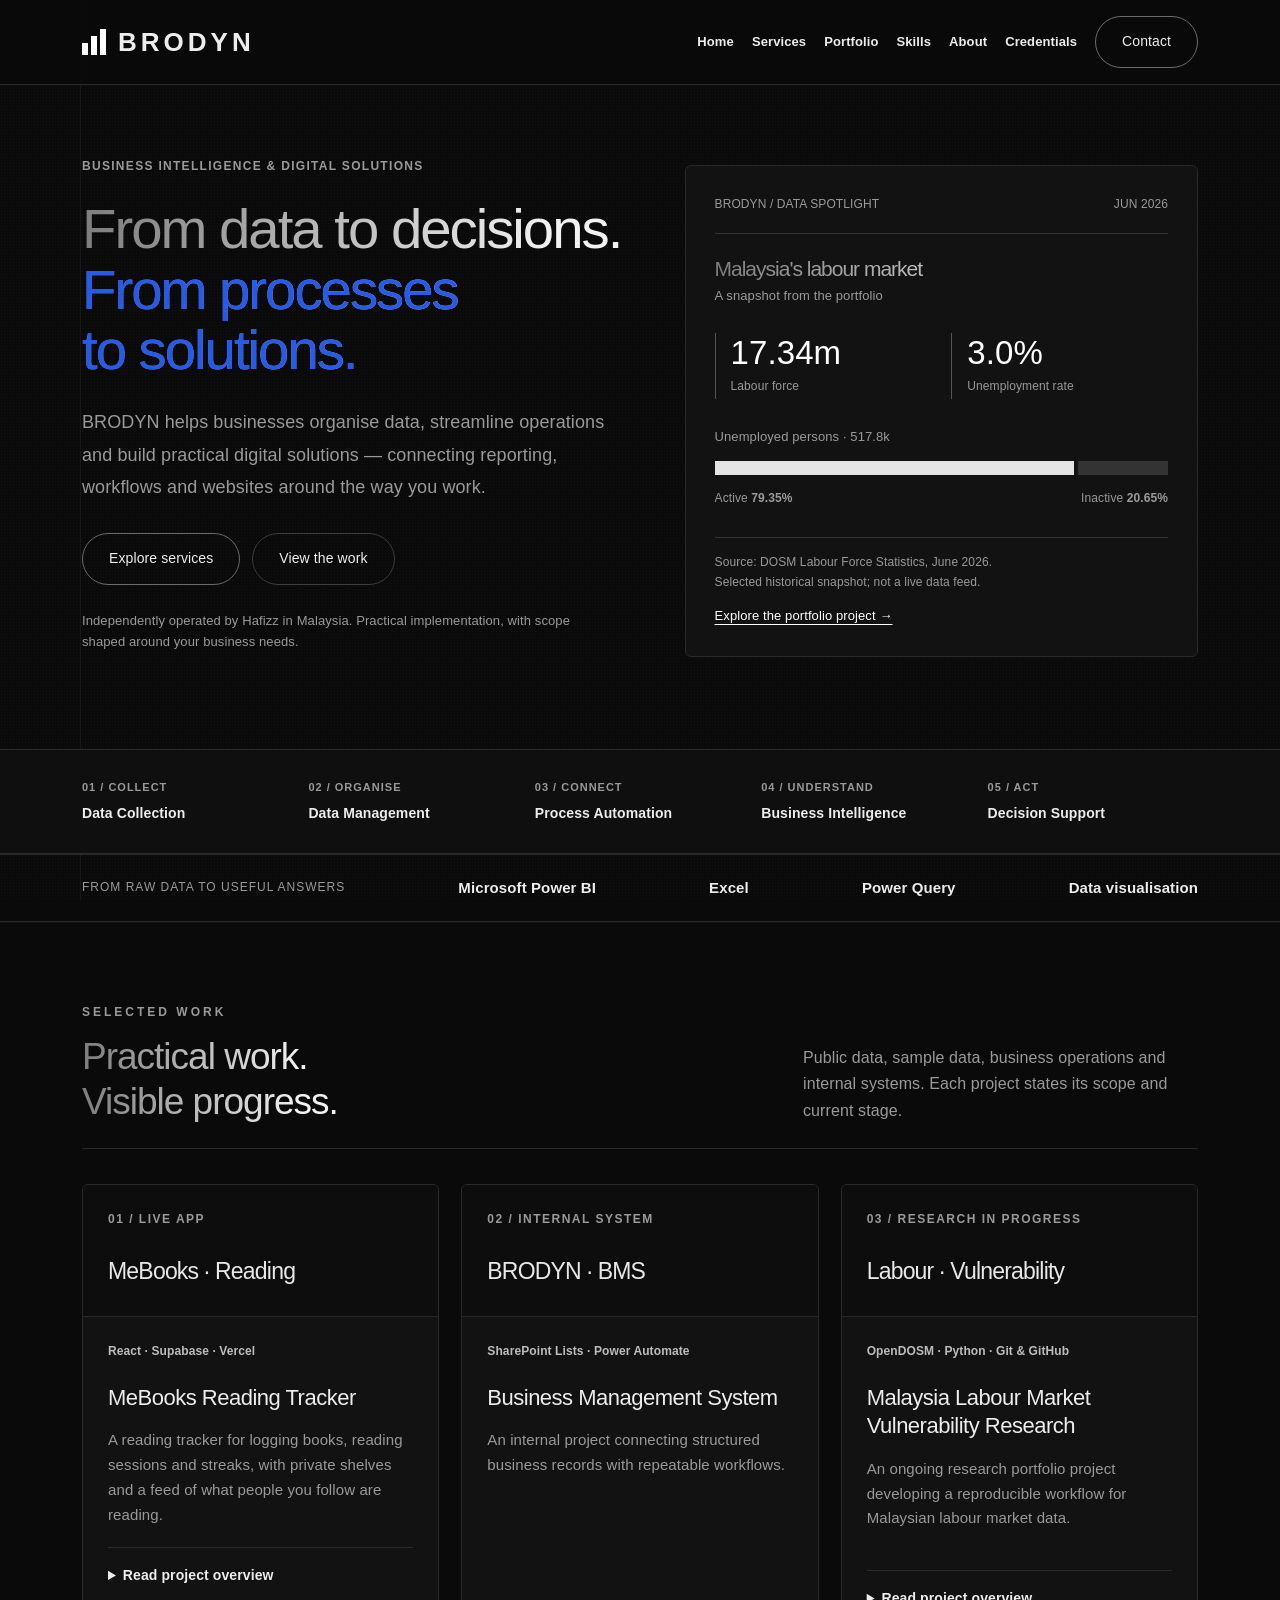
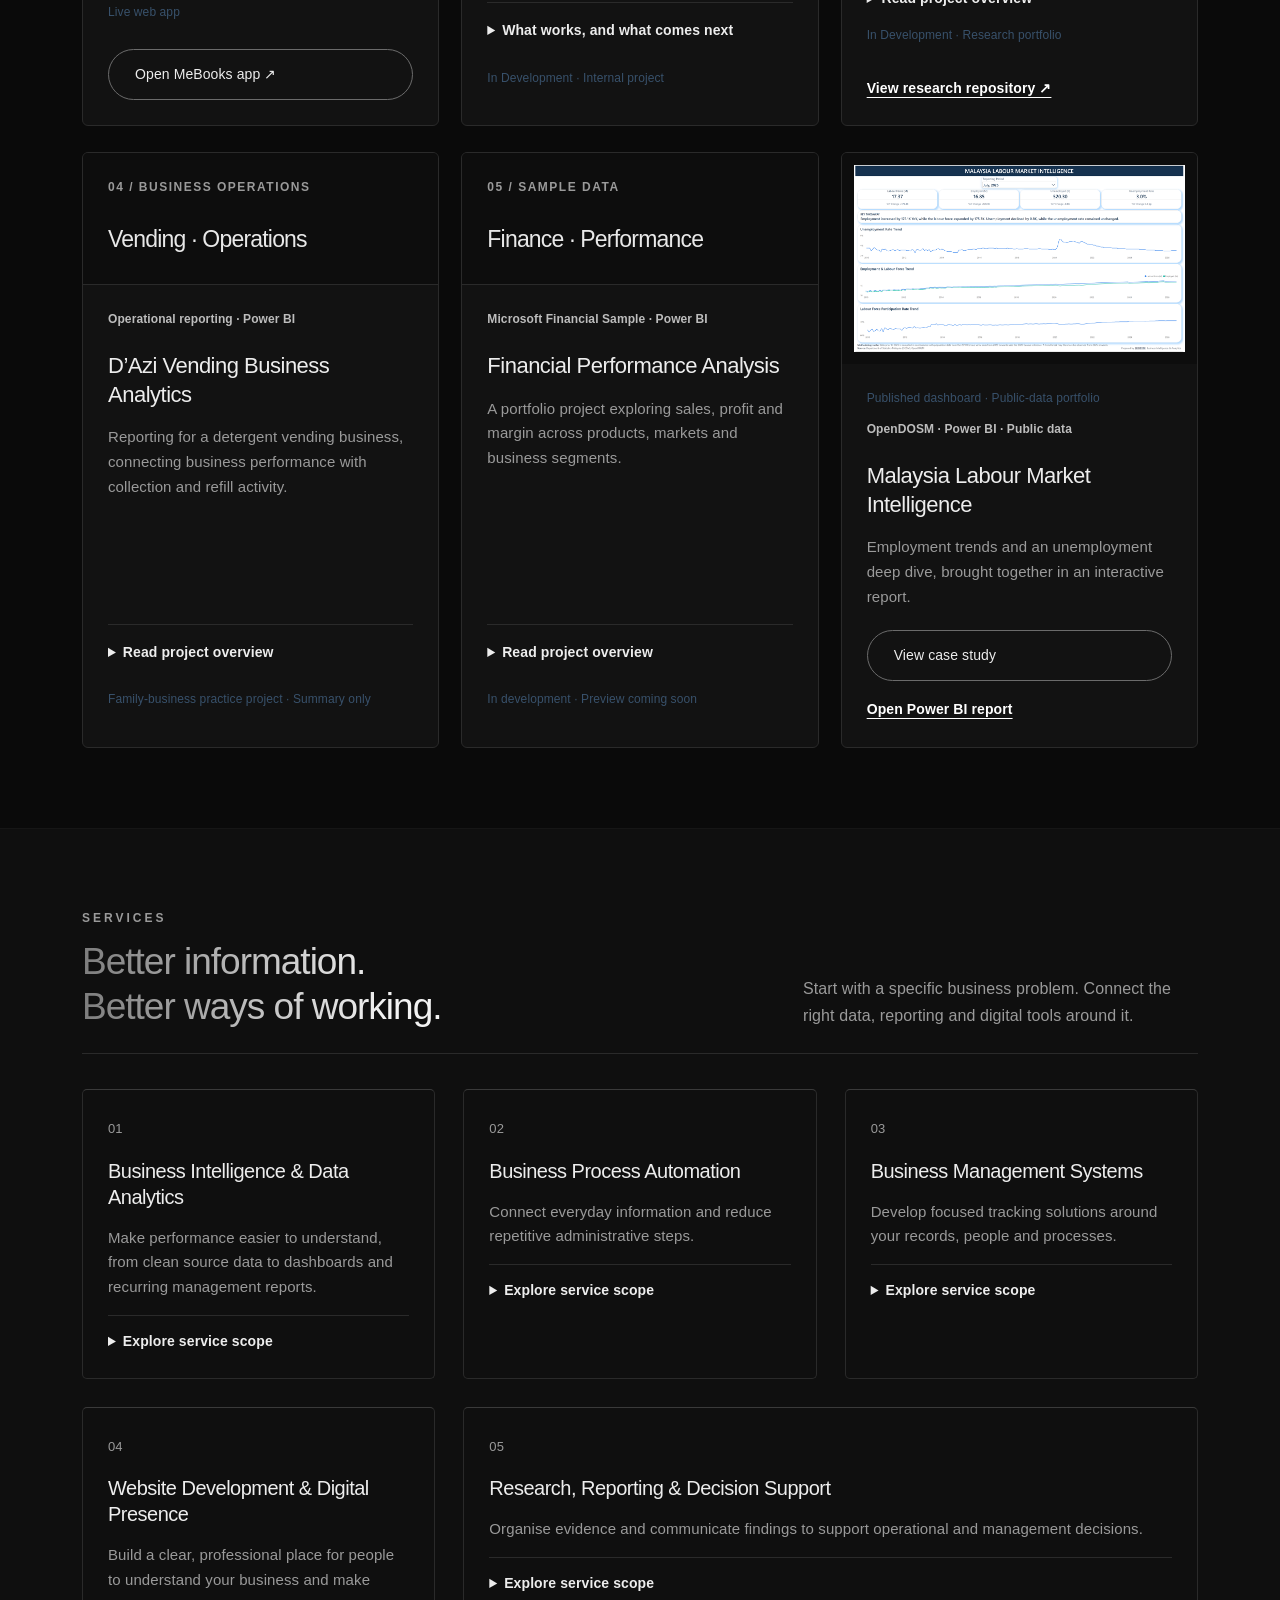
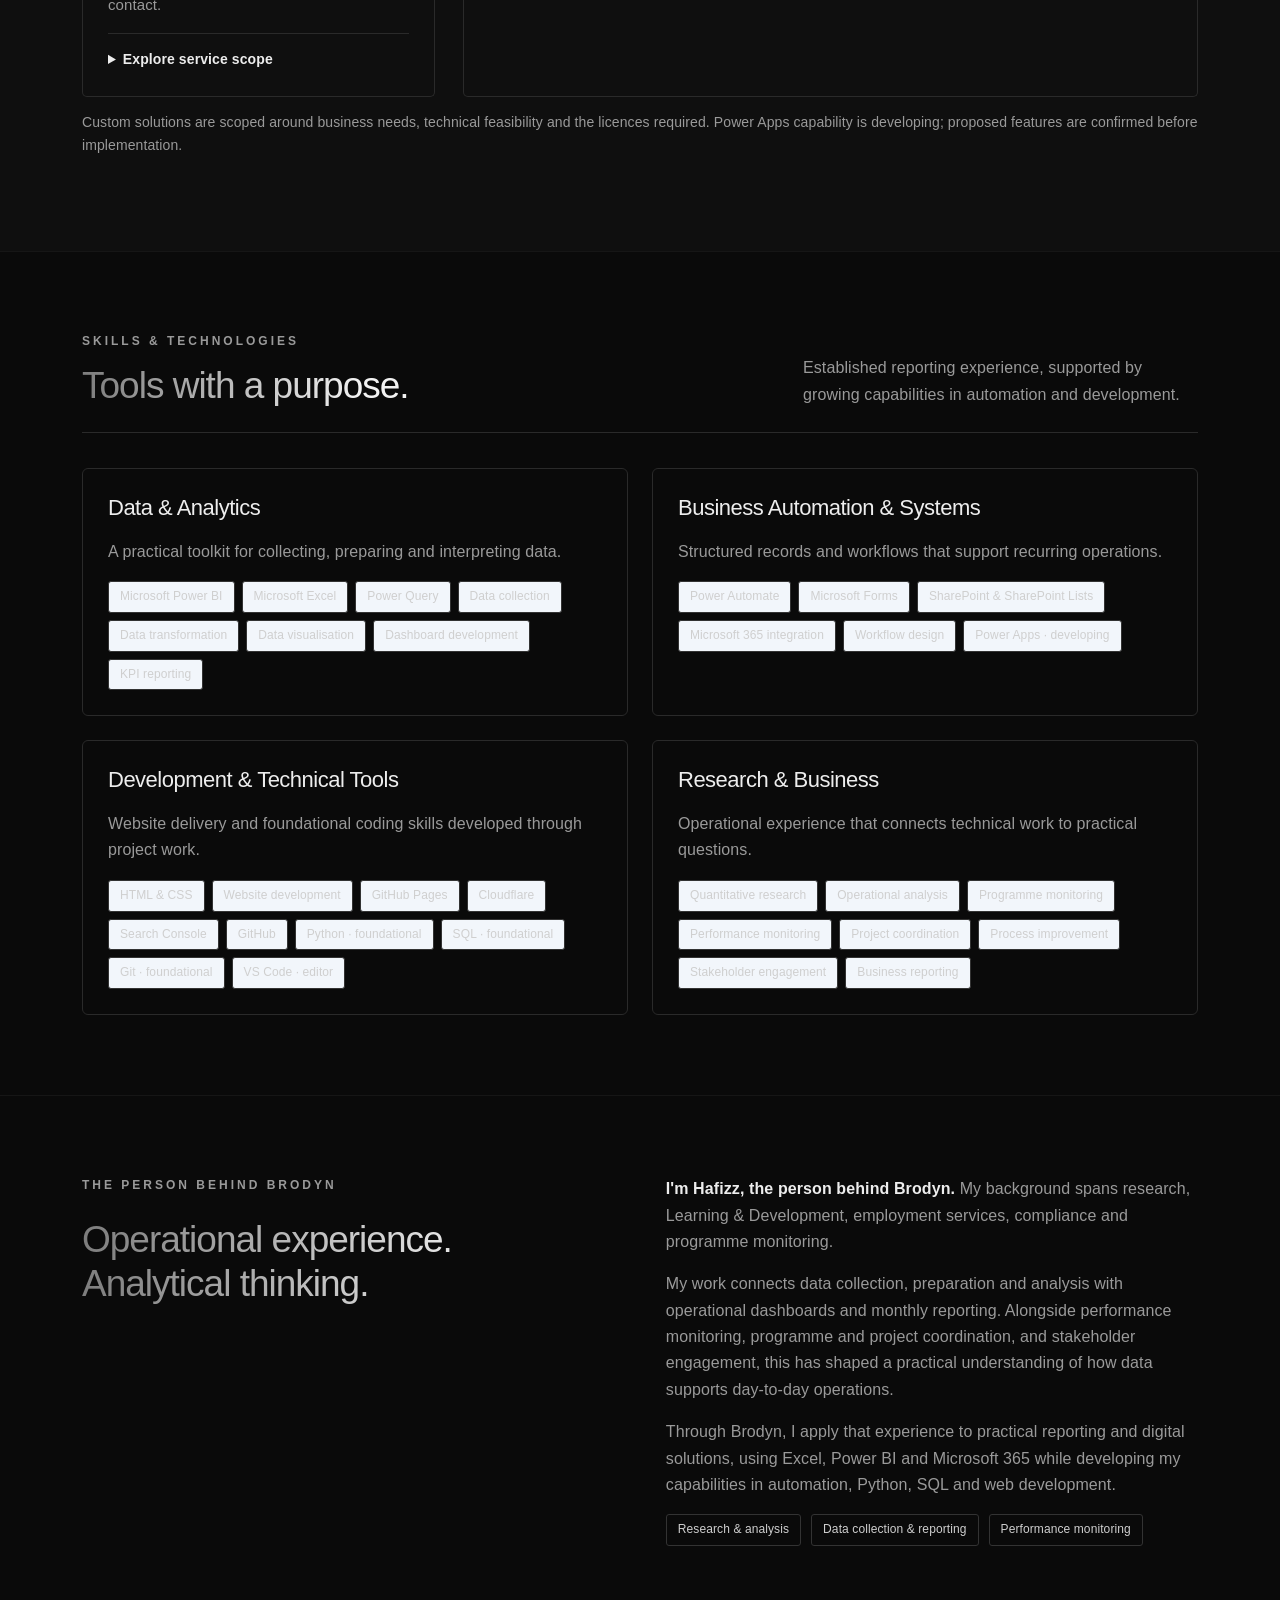
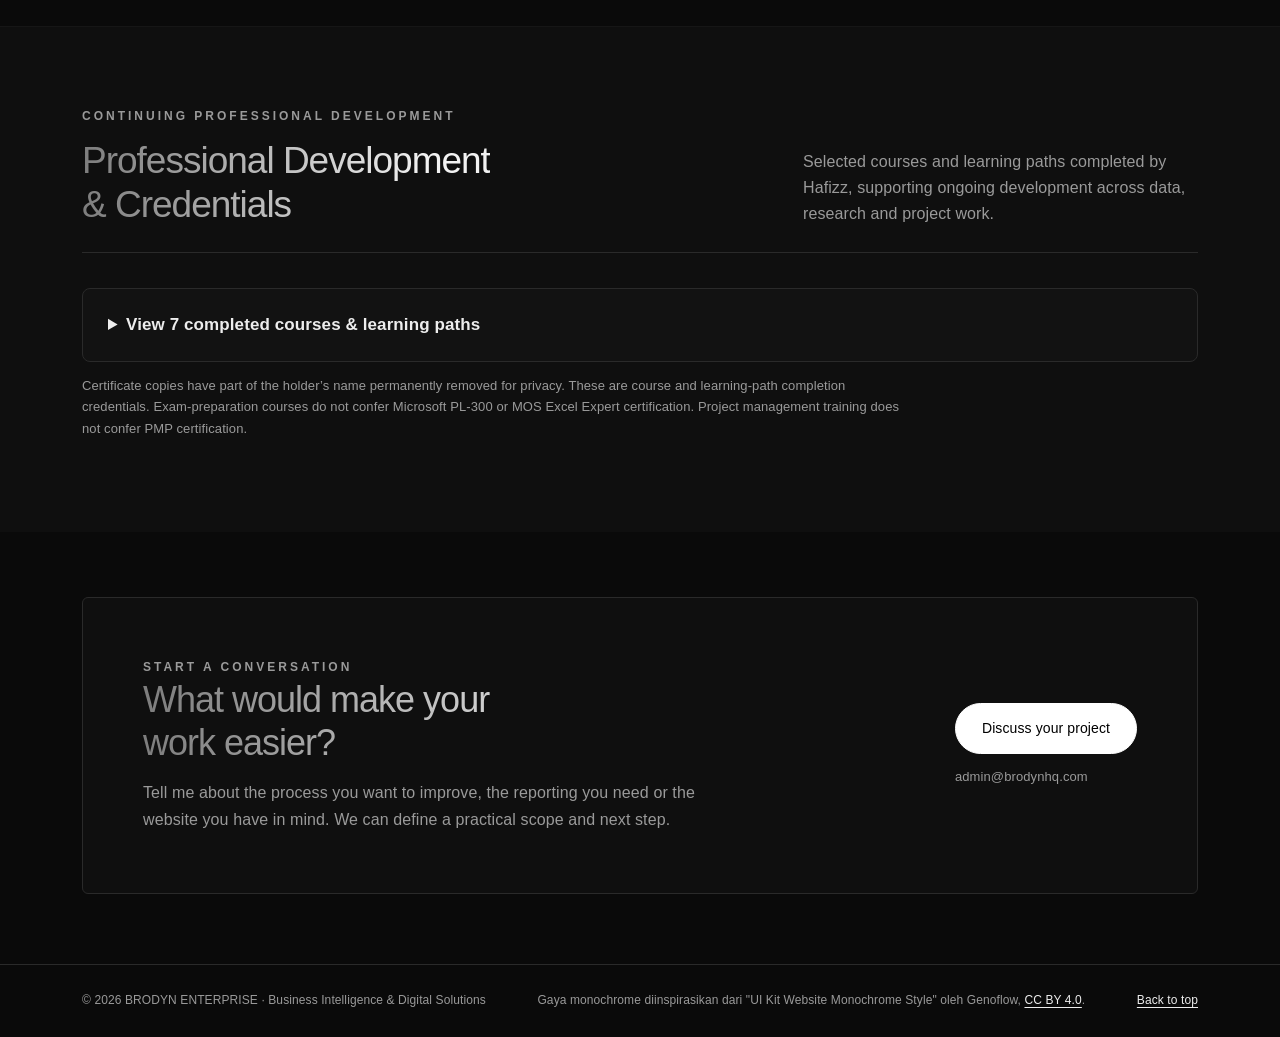
==== index.html @ 8c44156d "Tema monochrome: ikut gaya UI Kit Website Monochrome Style - Latar hitam dengan grain dan garis pand" ====
<!doctype html>
<html lang="en">
<head>
<meta charset="utf-8"><meta name="viewport" content="width=device-width,initial-scale=1">
<meta http-equiv="Content-Security-Policy" content="default-src 'self'; script-src 'none'; style-src 'self' 'unsafe-inline'; img-src 'self'; font-src 'self'; object-src 'none'; base-uri 'self'; frame-src 'none'">
<meta name="referrer" content="strict-origin-when-cross-origin">
<meta http-equiv="X-Content-Type-Options" content="nosniff">
<title>BRODYN | Business Intelligence & Digital Solutions Malaysia</title>
<meta name="description" content="BRODYN by Hafizz connects data collection, workflow automation, operational reporting and practical digital solutions for businesses in Malaysia.">
<meta name="theme-color" content="#112c49"><meta property="og:title" content="BRODYN | Business Intelligence &amp; Digital Solutions"><meta property="og:description" content="From data to decisions. From processes to solutions. Explore reporting, automation and digital services by Hafizz in Malaysia."><meta property="og:type" content="website"><meta property="og:url" content="https://brodynhq.com/">
<link rel="canonical" href="https://brodynhq.com/">
<link rel="stylesheet" href="assets/site.css"><link rel="stylesheet" href="assets/theme-monochrome.css">
</head>
<body id="top"><a class="skip" href="#main">Skip to content</a>
<header><div class="wrap nav"><a class="brand" href="#top" aria-label="Brodyn home"><span class="mark" aria-hidden="true"><i></i><i></i><i></i></span>BRODYN</a><nav aria-label="Main navigation"><a href="#top">Home</a><a href="#services">Services</a><a href="#work">Portfolio</a><a href="#skills">Skills</a><a href="#about">About</a><a href="#credentials">Credentials</a><a href="#contact" class="button">Contact</a></nav></div></header>
<main id="main">
<div class="wrap hero"><div><p class="eyebrow">Business Intelligence &amp; Digital Solutions</p><h1>From data to decisions.<br><span>From processes<br>to solutions.</span></h1><p class="intro">BRODYN helps businesses organise data, streamline operations and build practical digital solutions — connecting reporting, workflows and websites around the way you work.</p><div class="actions"><a class="button" href="#services">Explore services</a><a class="button secondary" href="#work">View the work</a></div><p class="hero-note">Independently operated by Hafizz in Malaysia. Practical implementation, with scope shaped around your business needs.</p></div>
<aside class="report" aria-label="Selected findings from the June 2026 Malaysia labour force project"><div class="report-top"><span>BRODYN / DATA SPOTLIGHT</span><span>JUN 2026</span></div><h2>Malaysia's labour market</h2><p>A snapshot from the portfolio</p><div class="metrics"><div class="metric"><strong>17.34m</strong><span>Labour force</span></div><div class="metric"><strong>3.0%</strong><span>Unemployment rate</span></div></div><div class="composition"><p>Unemployed persons · 517.8k</p><div class="bar" role="img" aria-label="Active unemployed 79.35 percent; inactive unemployed 20.65 percent"><b></b><b></b></div><div class="legend"><span>Active <strong>79.35%</strong></span><span>Inactive <strong>20.65%</strong></span></div></div><div class="report-foot">Source: DOSM Labour Force Statistics, June 2026.<br>Selected historical snapshot; not a live data feed.<br><a class="spotlight-link" href="malaysia-labour-market.html">Explore the portfolio project →</a></div></aside></div>
<div class="workflow"><div class="wrap"><ol aria-label="The connected business workflow"><li><span>01 / COLLECT</span>Data Collection</li><li><span>02 / ORGANISE</span>Data Management</li><li><span>03 / CONNECT</span>Process Automation</li><li><span>04 / UNDERSTAND</span>Business Intelligence</li><li><span>05 / ACT</span>Decision Support</li></ol></div></div>
<div class="tools"><div class="wrap"><span>FROM RAW DATA TO USEFUL ANSWERS</span><b>Microsoft Power BI</b><b>Excel</b><b>Power Query</b><b>Data visualisation</b></div></div>
<section id="work"><div class="wrap"><div class="section-heading"><div><p class="eyebrow">Selected work</p><h2>Practical work.<br>Visible progress.</h2></div><p>Public data, sample data, business operations and internal systems. Each project states its scope and current stage.</p></div><div class="projects">
<article class="project"><div class="project-top"><span>01 / LIVE APP</span><strong>MeBooks · Reading</strong></div><div class="project-body"><span class="tag">React · Supabase · Vercel</span><h3>MeBooks Reading Tracker</h3><p>A reading tracker for logging books, reading sessions and streaks, with private shelves and a feed of what people you follow are reading.</p><details><summary>Read project overview</summary><p><strong>Problem.</strong> Reading lists end up in notes apps or in your head, and most reading apps are public by default.</p><p><strong>What it does.</strong> Add books by ISBN or manually, log pages read each session, see streaks and pages per year, and export your data to CSV.</p><p><strong>Privacy.</strong> Private accounts and notes. Shelves can be shared with people you trust. The app's About &amp; privacy page explains what data is kept.</p><p><strong>Status.</strong> Live web app. No personal or test account data is shown on this page.</p></details><span class="status">Live web app</span><a class="button" href="https://mebooksv2.vercel.app" target="_blank" rel="noopener noreferrer" style="margin-top:14px">Open MeBooks app ↗</a></div></article>
<article class="project"><div class="project-top"><span>02 / INTERNAL SYSTEM</span><strong>BRODYN · BMS</strong></div><div class="project-body"><span class="tag">SharePoint Lists · Power Automate</span><h3>Business Management System</h3><p>An internal project connecting structured business records with repeatable workflows.</p><details><summary>What works, and what comes next</summary><p><strong>Built so far.</strong> A client database using SharePoint Lists, with automated client reference ID generation through Power Automate.</p><p><strong>Planned expansion.</strong> Project tracking and connected business workflows. These modules are not yet operational.</p><p><strong>Privacy.</strong> Internal records and client information are not published.</p></details><span class="status">In Development · Internal project</span></div></article>
<article class="project"><div class="project-top"><span>03 / RESEARCH IN PROGRESS</span><strong>Labour · Vulnerability</strong></div><div class="project-body"><span class="tag">OpenDOSM · Python · Git &amp; GitHub</span><h3>Malaysia Labour Market Vulnerability Research</h3><p>An ongoing research portfolio project developing a reproducible workflow for Malaysian labour market data.</p><details><summary>Read project overview</summary><p><strong>Current work.</strong> Downloading and processing monthly labour force data with Python, checking data consistency and preparing year-on-year indicators.</p><p><strong>Approach.</strong> Separate raw and processed data, maintain scripts with Git, and document work in GitHub.</p><p><strong>Next steps.</strong> Extend the analysis and research scope. Findings and a completed vulnerability framework are not yet published.</p></details><span class="status">In Development · Research portfolio</span><a class="project-link" href="https://github.com/brodyn-dev/malaysia-labour-market-vulnerability" target="_blank" rel="noopener noreferrer">View research repository ↗</a></div></article>
<article class="project"><div class="project-top"><span>04 / BUSINESS OPERATIONS</span><strong>Vending · Operations</strong></div><div class="project-body"><span class="tag">Operational reporting · Power BI</span><h3>D’Azi Vending Business Analytics</h3><p>Reporting for a detergent vending business, connecting business performance with collection and refill activity.</p><details><summary>Read project overview</summary><p><strong>Question.</strong> How can an owner monitor business performance and recurring vending operations in one place?</p><p><strong>Scope.</strong> Executive reporting, sales by segment or region, and operational views of visits, refills and revenue by location and time.</p><p><strong>Purpose.</strong> Support regular performance reviews and make operational records easier to interpret.</p><p><strong>Privacy.</strong> Private business financial data and dashboards are not published on this website. No revenue improvement or cost saving is claimed.</p></details><span class="status">Family-business practice project · Summary only</span></div></article>
<article class="project"><div class="project-top"><span>05 / SAMPLE DATA</span><strong>Finance · Performance</strong></div><div class="project-body"><span class="tag">Microsoft Financial Sample · Power BI</span><h3>Financial Performance Analysis</h3><p>A portfolio project exploring sales, profit and margin across products, markets and business segments.</p><details><summary>Read project overview</summary><p><strong>Question.</strong> Which segments contribute to sales and profit, and where do margins weaken?</p><p><strong>Planned analysis.</strong> Monthly sales and profit trends, segment performance, product comparisons and discount analysis.</p><p><strong>Data.</strong> Microsoft's Financial Sample dataset. This is a learning and demonstration project, not a real company's financial results.</p><p><strong>Status.</strong> In development. The final dashboard and findings will be added when complete.</p></details><span class="status">In development · Preview coming soon</span></div></article>
<article class="project"><a href="malaysia-labour-market.html" class="project-image"><img src="labour-overview.png" width="1280" height="720" alt="Malaysia labour market dashboard, July 2026" loading="lazy"></a><div class="project-body"><span class="status">Published dashboard · Public-data portfolio</span><span class="tag">OpenDOSM · Power BI · Public data</span><h3>Malaysia Labour Market Intelligence</h3><p>Employment trends and an unemployment deep dive, brought together in an interactive report.</p><a class="button" href="malaysia-labour-market.html">View case study</a><p style="margin-top:16px;margin-bottom:0"><a class="project-link" href="https://app.powerbi.com/view?r=eyJrIjoiMTdkZWMxNzEtMDdmMC00MTY0LWEzZDEtYjRiYjQwNDViMjVlIiwidCI6ImM4NjhmMmQ4LTllNmYtNDYxYy05MTQwLWY2NTFiYmU3MTFkNiJ9" target="_blank" rel="noopener noreferrer">Open Power BI report</a></p></div></article>
</div></div></section>
<section id="services" class="services"><div class="wrap"><div class="section-heading"><div><p class="eyebrow">Services</p><h2>Better information.<br>Better ways of working.</h2></div><p>Start with a specific business problem. Connect the right data, reporting and digital tools around it.</p></div><div class="service-grid"><article><span class="service-num">01</span><h3>Business Intelligence &amp; Data Analytics</h3><p>Make performance easier to understand, from clean source data to dashboards and recurring management reports.</p><details><summary>Explore service scope</summary><ul><li>Interactive Power BI dashboards and KPI development</li><li>Data preparation, cleaning, transformation and analysis</li><li>Excel and Power Query reporting</li><li>Financial and operational performance monitoring</li><li>Data integration and reporting automation</li><li>Monthly Performance Reporting</li></ul></details></article><article><span class="service-num">02</span><h3>Business Process Automation</h3><p>Connect everyday information and reduce repetitive administrative steps.</p><details><summary>Explore service scope</summary><ul><li>Microsoft Power Automate workflows</li><li>Automated notifications and email workflows</li><li>Microsoft Forms and SharePoint integration</li><li>Digital data collection and reporting setup</li><li>Workflow design and standardisation</li></ul></details></article><article><span class="service-num">03</span><h3>Business Management Systems</h3><p>Develop focused tracking solutions around your records, people and processes.</p><details><summary>Explore service scope</summary><ul><li>SharePoint Lists for structured business records</li><li>Custom client and project tracking</li><li>Power Apps-based data entry interfaces, subject to feasibility</li><li>Connected workflows and operational reporting</li><li>Business process digitalisation</li></ul></details></article><article><span class="service-num">04</span><h3>Website Development &amp; Digital Presence</h3><p>Build a clear, professional place for people to understand your business and make contact.</p><details><summary>Explore service scope</summary><ul><li>Business landing pages and portfolio websites</li><li>Responsive website design and setup</li><li>GitHub Pages deployment and custom domains</li><li>Website maintenance and content updates</li><li>Essential search visibility configuration</li></ul></details></article><article><span class="service-num">05</span><h3>Research, Reporting &amp; Decision Support</h3><p>Organise evidence and communicate findings to support operational and management decisions.</p><details><summary>Explore service scope</summary><ul><li>Quantitative research support</li><li>Data analysis and visualisation</li><li>Operational and programme monitoring</li><li>Evidence-based business and management reporting</li><li>Management information dashboards</li><li>Research-oriented data projects</li></ul></details></article></div><p class="skills-note">Custom solutions are scoped around business needs, technical feasibility and the licences required. Power Apps capability is developing; proposed features are confirmed before implementation.</p></div></section>
<section id="skills"><div class="wrap"><div class="section-heading"><div><p class="eyebrow">Skills &amp; technologies</p><h2>Tools with a purpose.</h2></div><p>Established reporting experience, supported by growing capabilities in automation and development.</p></div><div class="skill-grid"><article><h3>Data &amp; Analytics</h3><p>A practical toolkit for collecting, preparing and interpreting data.</p><div class="credentials"><span>Microsoft Power BI</span><span>Microsoft Excel</span><span>Power Query</span><span>Data collection</span><span>Data transformation</span><span>Data visualisation</span><span>Dashboard development</span><span>KPI reporting</span></div></article><article><h3>Business Automation &amp; Systems</h3><p>Structured records and workflows that support recurring operations.</p><div class="credentials"><span>Power Automate</span><span>Microsoft Forms</span><span>SharePoint &amp; SharePoint Lists</span><span>Microsoft 365 integration</span><span>Workflow design</span><span>Power Apps · developing</span></div></article><article><h3>Development &amp; Technical Tools</h3><p>Website delivery and foundational coding skills developed through project work.</p><div class="credentials"><span>HTML &amp; CSS</span><span>Website development</span><span>GitHub Pages</span><span>Cloudflare</span><span>Search Console</span><span>GitHub</span><span>Python · foundational</span><span>SQL · foundational</span><span>Git · foundational</span><span>VS Code · editor</span></div></article><article><h3>Research &amp; Business</h3><p>Operational experience that connects technical work to practical questions.</p><div class="credentials"><span>Quantitative research</span><span>Operational analysis</span><span>Programme monitoring</span><span>Performance monitoring</span><span>Project coordination</span><span>Process improvement</span><span>Stakeholder engagement</span><span>Business reporting</span></div></article></div></div></section><section id="about"><div class="wrap about"><div><p class="eyebrow">The person behind Brodyn</p><h2>Operational experience.<br>Analytical thinking.</h2></div><div><p><strong>I'm Hafizz, the person behind Brodyn.</strong> My background spans research, Learning &amp; Development, employment services, compliance and programme monitoring.</p><p>My work connects data collection, preparation and analysis with operational dashboards and monthly reporting. Alongside performance monitoring, programme and project coordination, and stakeholder engagement, this has shaped a practical understanding of how data supports day-to-day operations.</p><p>Through Brodyn, I apply that experience to practical reporting and digital solutions, using Excel, Power BI and Microsoft 365 while developing my capabilities in automation, Python, SQL and web development.</p><div class="credentials"><span>Research &amp; analysis</span><span>Data collection &amp; reporting</span><span>Performance monitoring</span></div></div></div></section>
<section id="credentials" class="learning"><div class="wrap"><div class="section-heading"><div><p class="eyebrow">Continuing professional development</p><h2>Professional Development<br>&amp; Credentials</h2></div><p>Selected courses and learning paths completed by Hafizz, supporting ongoing development across data, research and project work.</p></div><details class="credential-list"><summary>View 7 completed courses &amp; learning paths</summary><ul class="credential-grid"><li><span class="credential-kind">Learning path</span><h3>Become a Data Analyst</h3><p>LinkedIn Learning · March 2025</p><a href="assets/credentials/data-analyst.pdf" target="_blank" rel="noopener noreferrer">View certificate · privacy-edited PDF ↗</a></li><li><span class="credential-kind">Course · exam preparation</span><h3>Microsoft Power BI Data Analyst Associate (PL-300) Cert Prep by Microsoft Press (2024)</h3><p>LinkedIn Learning · December 2025</p><a href="assets/credentials/power-bi-pl300-cert-prep.pdf" target="_blank" rel="noopener noreferrer">View certificate · privacy-edited PDF ↗</a></li><li><span class="credential-kind">Course · exam preparation</span><h3>Microsoft Office Specialist: Excel Expert (Microsoft 365 Apps) Cert Prep</h3><p>LinkedIn Learning · March 2026</p><a href="assets/credentials/excel-expert-cert-prep.pdf" target="_blank" rel="noopener noreferrer">View certificate · privacy-edited PDF ↗</a></li><li><span class="credential-kind">Course</span><h3>SQL Essential Training</h3><p>LinkedIn Learning · November 2025</p><a href="assets/credentials/sql-essential-training.pdf" target="_blank" rel="noopener noreferrer">View certificate · privacy-edited PDF ↗</a></li><li><span class="credential-kind">Learning path</span><h3>Career Essentials in Project Management by Microsoft and LinkedIn</h3><p>LinkedIn Learning · April 2026</p><a href="assets/credentials/project-management-career-essentials.pdf" target="_blank" rel="noopener noreferrer">View certificate · privacy-edited PDF ↗</a></li><li><span class="credential-kind">Course</span><h3>Project Management Foundations</h3><p>LinkedIn Learning · March 2026</p><a href="assets/credentials/project-management-foundations.pdf" target="_blank" rel="noopener noreferrer">View certificate · privacy-edited PDF ↗</a></li><li><span class="credential-kind">Course</span><h3>Academic Research Foundations: Quantitative</h3><p>LinkedIn Learning · December 2025</p><a href="assets/credentials/quantitative-research-foundations.pdf" target="_blank" rel="noopener noreferrer">View certificate · privacy-edited PDF ↗</a></li></ul></details><p class="learning-note">Certificate copies have part of the holder’s name permanently removed for privacy. These are course and learning-path completion credentials. Exam-preparation courses do not confer Microsoft PL-300 or MOS Excel Expert certification. Project management training does not confer PMP certification.</p></div></section>
<div class="wrap"><section id="contact" class="contact"><div><p class="eyebrow">Start a conversation</p><h2>What would make your<br>work easier?</h2><p>Tell me about the process you want to improve, the reporting you need or the website you have in mind. We can define a practical scope and next step.</p></div><div><a class="button" href="mailto:admin@brodynhq.com?subject=Brodyn%20project%20enquiry">Discuss your project</a><small>admin@brodynhq.com</small></div></section></div>
</main><footer><div class="wrap"><span>© 2026 BRODYN ENTERPRISE · Business Intelligence &amp; Digital Solutions</span><span> Gaya monochrome diinspirasikan dari "UI Kit Website Monochrome Style" oleh Genoflow, <a href="https://creativecommons.org/licenses/by/4.0/" target="_blank" rel="noopener noreferrer">CC BY 4.0</a>.</span><a href="#top">Back to top</a></div></footer>
</body></html>
---- assets/site.css ----
:root{--navy:#112c49;--blue:#245bea;--ink:#142d47;--muted:#53677d;--line:#dce4ee;--pale:#f2f6fb}*{box-sizing:border-box}html{scroll-behavior:smooth;scroll-padding-top:95px}body{margin:0;font:16px/1.65 Arial,Helvetica,sans-serif;color:var(--ink);background:white}a{color:inherit}a:focus-visible,summary:focus-visible{outline:3px solid #e49900;outline-offset:5px}.wrap{max-width:1180px;margin:auto;padding:0 32px}.skip{position:absolute;left:12px;top:-100px;background:white;padding:12px;z-index:5}.skip:focus{top:12px}header{border-bottom:1px solid var(--line);background:#fff;position:sticky;top:0;z-index:3}.nav{height:84px;display:flex;align-items:center;justify-content:space-between;gap:24px}.brand{text-decoration:none;font-size:26px;letter-spacing:3px;font-weight:800;display:flex;gap:12px;align-items:center}.mark{display:flex;gap:3px;align-items:flex-end;height:26px}.mark i{display:block;width:6px;background:var(--blue)}.mark i:nth-child(1){height:12px}.mark i:nth-child(2){height:19px}.mark i:nth-child(3){height:26px}nav{display:flex;align-items:center;gap:30px}nav a{text-decoration:none;font-size:14px;font-weight:bold}nav a:hover{color:var(--blue)}.button{display:inline-block;padding:13px 23px;border-radius:4px;background:var(--blue);color:white;text-decoration:none;font-weight:700;font-size:14px;border:1px solid var(--blue)}.button:hover{background:#1846bd;color:white}.button.secondary{background:transparent;color:var(--ink);border-color:#a5b5c7}.eyebrow{font-size:12px;letter-spacing:2px;text-transform:uppercase;font-weight:700;color:var(--blue);margin:0 0 22px}.hero{display:grid;grid-template-columns:1.08fr 1fr;gap:64px;align-items:center;padding-top:90px;padding-bottom:84px}h1{font-size:clamp(46px,5vw,66px);line-height:1.08;letter-spacing:-3px;margin:0 0 25px;font-weight:700}h1 span{color:var(--blue)}.intro{max-width:480px;color:var(--muted);font-size:18px;line-height:1.8}.actions{display:flex;gap:12px;flex-wrap:wrap;margin-top:30px}.hero-note{color:var(--muted);font-size:13px;margin-top:25px}.report{background:var(--navy);color:white;border-radius:9px;padding:29px;box-shadow:0 24px 50px #112c4919;transform:rotate(-1deg)}.report-top{display:flex;justify-content:space-between;gap:10px;align-items:center;border-bottom:1px solid #ffffff25;padding-bottom:18px;font-size:12px;color:#c2d5ec}.report h2{font-size:21px;margin:22px 0 4px;letter-spacing:-.4px}.report p{color:#b6c9df;font-size:13px;margin:0}.metrics{display:grid;grid-template-columns:1fr 1fr;gap:20px;margin:26px 0}.metric{border-left:2px solid #6394ff;padding-left:15px}.metric strong{display:block;font-size:33px;font-weight:500;line-height:1.2}.metric span{font-size:12px;color:#c2d5ec}.composition{margin-top:27px}.bar{display:flex;height:14px;gap:4px;margin:14px 0}.bar b:first-child{width:79.35%;background:#6a9bff}.bar b:last-child{flex:1;background:#d2e0f5}.legend{display:flex;justify-content:space-between;font-size:12px;color:#d8e4f3;gap:12px}.report-foot{border-top:1px solid #ffffff25;margin-top:28px;padding-top:15px;font-size:12px;color:#b6c9df}.tools{border-top:1px solid var(--line);border-bottom:1px solid var(--line)}.tools .wrap{display:flex;justify-content:space-between;gap:22px;align-items:center;padding-top:21px;padding-bottom:21px;flex-wrap:wrap}.tools span{color:var(--muted);font-size:12px;letter-spacing:1px}.tools b{font-size:15px;font-weight:600}section{padding:80px 0}.section-heading{display:flex;justify-content:space-between;gap:40px;align-items:end;margin-bottom:35px}h2{font-size:37px;line-height:1.2;letter-spacing:-1px;margin:0}h3{font-size:22px;line-height:1.3;letter-spacing:-.5px;margin:16px 0}.section-heading p{max-width:395px;color:var(--muted);margin:0}.section-heading .eyebrow{margin-bottom:12px}.projects{display:grid;grid-template-columns:repeat(3,1fr);gap:22px}.project{border:1px solid var(--line);border-radius:7px;overflow:hidden;display:flex;flex-direction:column}.project-top{height:132px;padding:25px;display:flex;flex-direction:column;justify-content:space-between;background:#eaf0fb}.project:nth-child(2) .project-top{background:#e8f1f2}.project:nth-child(3) .project-top{background:#eef0f5}.project-top span{font-size:12px;letter-spacing:1.5px;font-weight:700;color:#3a5475}.project-top strong{font-size:25px;font-weight:500;letter-spacing:-.8px}.project-body{padding:25px;flex:1;display:flex;flex-direction:column}.tag{font-size:12px;font-weight:700;color:var(--blue)}.project-body p{color:var(--muted);font-size:15px;margin:0 0 20px}.project-body h3{min-height:58px}.project-body details{border-top:1px solid var(--line);padding:16px 0;margin-top:auto;font-size:14px}summary{cursor:pointer;font-weight:700}details p{margin-top:15px!important;font-size:14px!important}details ul{padding-left:18px;color:var(--muted)}.project-link{font-size:14px;color:var(--blue);font-weight:700;text-underline-offset:4px}.status{font-size:13px;color:var(--muted)}.services{background:var(--pale)}.service-grid{display:grid;grid-template-columns:repeat(4,1fr);gap:32px}.service-num{color:var(--blue);font-size:13px;font-weight:700}.service-grid article{border-top:1px solid #b9c9dc;padding-top:20px}.service-grid h3{font-size:20px}.service-grid p{color:var(--muted);font-size:15px}.about{display:grid;grid-template-columns:1fr 1.1fr;gap:100px}.about p{color:var(--muted);margin-top:0}.about strong{color:var(--ink)}.credentials{display:flex;gap:10px;flex-wrap:wrap}.credentials span{font-size:12px;border:1px solid var(--line);padding:5px 11px;border-radius:3px}.contact{background:var(--navy);color:white;padding:60px;border-radius:8px;display:flex;justify-content:space-between;gap:40px;align-items:center;margin-bottom:70px}.contact h2{font-size:36px}.contact p{color:#c2d5ec;max-width:580px;margin-bottom:0}.contact .eyebrow{color:#91b4ff}.contact a{white-space:nowrap;background:white;color:var(--navy);border-color:white}.contact small{display:block;color:#c2d5ec;margin-top:12px;font-size:13px}footer{border-top:1px solid var(--line);padding:26px 0;font-size:12px;color:var(--muted)}footer .wrap{display:flex;justify-content:space-between;gap:20px}footer a{text-underline-offset:3px}@media(max-width:960px){.hero{gap:30px}h1{font-size:49px}.projects{gap:14px}.project-body{padding:19px}.service-grid{grid-template-columns:1fr 1fr}.about{gap:45px}.contact{padding:36px}.contact h2{font-size:30px}}@media(max-width:700px){.wrap{padding-left:22px;padding-right:22px}.nav{height:auto;min-height:78px;flex-wrap:wrap;padding-top:15px;padding-bottom:15px;gap:10px}.brand{font-size:22px}nav{gap:16px}nav a{font-size:13px}nav .button{padding:7px 12px}.hero{grid-template-columns:1fr;padding-top:49px;padding-bottom:45px;gap:36px}h1{font-size:50px;letter-spacing:-2px}.intro{font-size:17px}.report{transform:none;padding:25px}.tools .wrap{justify-content:flex-start;gap:13px 24px}.tools span{width:100%}section{padding:55px 0}.section-heading{display:block}.section-heading p{margin-top:18px}h2{font-size:32px}.projects{grid-template-columns:1fr;gap:22px}.project-body h3{min-height:0}.project-top{height:112px}.about{grid-template-columns:1fr;gap:25px}.contact{margin-left:22px;margin-right:22px;padding:29px;display:block;margin-bottom:45px}.contact .actions{margin-top:25px}.contact h2{font-size:30px}footer .wrap{flex-direction:column;gap:6px}}@media(prefers-reduced-motion:reduce){html{scroll-behavior:auto}}
.service-grid{grid-template-columns:repeat(3,minmax(0,1fr))}.skill-grid{display:grid;grid-template-columns:repeat(2,minmax(0,1fr));gap:24px}.skill-grid article{padding:25px;border:1px solid var(--line);border-radius:6px}.skill-grid p{color:var(--muted)}.project-image{display:block;background:#eef3fb;padding:12px}.project-image img{display:block;width:100%;height:auto}.case-hero{padding:65px 0 36px}.case-hero h1{max-width:850px;font-size:clamp(36px,5vw,60px);letter-spacing:-2px}.case-section{padding:38px 0}.case-section p{color:var(--muted);max-width:860px}.case-section h2{font-size:30px}.shot{margin:24px 0}.shot img{display:block;width:100%;height:auto;border:1px solid var(--line);border-radius:6px}.shot figcaption{font-size:14px;color:var(--muted);margin-top:12px}.findings{display:grid;grid-template-columns:repeat(3,minmax(0,1fr));gap:20px;margin-top:25px}.findings article{padding:25px;background:var(--pale)}.findings strong{font-size:30px;display:block}.findings p{font-size:15px;margin-bottom:0}.note{border-left:3px solid var(--blue);padding:16px 22px;background:var(--pale);font-size:14px}nav{gap:20px}@media(max-width:700px){.service-grid,.skill-grid,.findings{grid-template-columns:1fr}.nav{justify-content:center}nav{flex-wrap:wrap;justify-content:center;gap:15px}.case-hero{padding-top:40px}}
/* Digital solutions expansion: preserve navy/blue identity and old anchors. */
nav{gap:18px}.nav{min-height:84px;height:auto;padding-top:16px;padding-bottom:16px}nav a{font-size:13px}
.hero{padding-top:72px;gap:48px}.hero h1{font-size:clamp(40px,4.4vw,58px);letter-spacing:-2px}.intro{max-width:560px}.hero .eyebrow{letter-spacing:1.3px}.hero-note{max-width:490px}
.workflow{border-top:1px solid var(--line);border-bottom:1px solid var(--line);background:var(--pale);padding:28px 0}.workflow ol{list-style:none;padding:0;margin:0;display:grid;grid-template-columns:repeat(5,minmax(0,1fr));gap:16px}.workflow li{font-size:14px;font-weight:700}.workflow li span{display:block;font-size:11px;color:var(--blue);letter-spacing:1px;margin-bottom:5px}
.service-grid{grid-template-columns:repeat(3,minmax(0,1fr));gap:28px}.service-grid article{background:#fff;padding:25px;border:1px solid var(--line);border-top:3px solid var(--blue);border-radius:5px}.service-grid ul{font-size:14px;color:var(--muted);padding-left:18px}.service-grid li{margin-bottom:8px}.service-grid details{border-top:1px solid var(--line);padding-top:14px;font-size:14px}.service-grid article:last-child{grid-column:span 2}.service-grid article:last-child ul{columns:2;column-gap:32px}.service-grid li{break-inside:avoid}
.projects{row-gap:26px}.project-body .status{display:block;font-size:12px;margin-bottom:12px;color:#38516b}.project-body h3{min-height:0}.project-top strong{font-size:23px}.project-body .tag{margin-bottom:6px}.project:nth-child(n+4) .project-top{background:#edf3fa}.project-body .project-link:last-child{margin-top:auto}.project-body .status:last-child{margin-top:10px}
.skill-grid h3{margin-top:0}.skill-grid .credentials{gap:7px}.skill-grid .credentials span{background:var(--pale)}.skills-note{font-size:14px;color:var(--muted)}
.learning{background:var(--pale)}.credential-list{background:white;border:1px solid var(--line);border-radius:8px;padding:0 25px}.credential-list>summary{padding:22px 0;font-size:17px}.credential-grid{list-style:none;padding:0;margin:0;display:grid;grid-template-columns:1fr 1fr;gap:0 30px}.credential-grid li{border-top:1px solid var(--line);padding:22px 0;display:flex;flex-direction:column;align-items:flex-start}.credential-grid h3{font-size:17px;margin:8px 0;line-height:1.5;letter-spacing:0}.credential-grid p{font-size:13px;color:var(--muted);margin:0 0 12px}.credential-kind{font-size:11px;font-weight:700;text-transform:uppercase;letter-spacing:1px;color:var(--blue)}.credential-grid a{margin-top:auto;font-size:13px;color:var(--blue);text-underline-offset:4px}.learning-note{font-size:13px;color:var(--muted);max-width:820px}
.contact{margin-top:65px}.contact .button:hover{background:#e4edff;color:var(--navy)}.report .spotlight-link{display:inline-block;margin-top:13px;color:white;font-size:13px;text-underline-offset:4px}footer span{max-width:700px}
@media(max-width:1050px){.nav{flex-wrap:wrap;justify-content:center;gap:14px}nav{flex-wrap:wrap;justify-content:center}.hero{gap:30px}.service-grid{grid-template-columns:1fr 1fr}.service-grid article:last-child{grid-column:auto}.service-grid article:last-child ul{columns:1}.projects{grid-template-columns:1fr 1fr}html{scroll-padding-top:145px}}
@media(max-width:700px){.hero h1{font-size:43px}.hero{padding-top:45px}.workflow ol{grid-template-columns:1fr 1fr;gap:18px}.workflow li:last-child{grid-column:span 2}.projects,.service-grid,.skill-grid,.credential-grid{grid-template-columns:1fr}.nav{gap:10px}nav{gap:10px 17px}nav .button{padding:7px 10px}.credential-list{padding:0 20px}.contact{margin-left:0;margin-right:0}.about{gap:25px}.contact h2{font-size:30px}}
@media(max-width:380px){.hero h1{font-size:37px}.wrap{padding-left:18px;padding-right:18px}.report{padding:20px}.metric strong{font-size:29px}.contact{padding:24px}}
---- assets/theme-monochrome.css ----
/* Monochrome theme: inspired by "UI Kit Website Monochrome Style" by Genoflow (CC BY 4.0).
   Layout, colour and type cues only. No images, logos or copy from the source file. */

:root{
  --bg:#0a0a0a;
  --panel:#121212;
  --ink:#ededed;
  --muted:#9a9a9a;
  --line:#2a2a2a;
  --accent:#ffffff;
}

html{background:var(--bg)}
body{
  background:var(--bg);
  color:var(--ink);
  font-family:"Helvetica Neue",Helvetica,Arial,sans-serif;
  letter-spacing:.1px;
}
body::before{
  /* faint vertical guide, as in the source layout */
  content:"";
  position:fixed;inset:0 auto 0 calc(50% - 560px);
  width:1px;background:rgba(255,255,255,.06);
  pointer-events:none;z-index:0;
}
/* film-grain feel without images */
body::after{
  content:"";
  position:fixed;inset:0;
  background-image:radial-gradient(rgba(255,255,255,.035) 1px,transparent 1px);
  background-size:3px 3px;
  pointer-events:none;z-index:0;
}
main,header,footer{position:relative;z-index:1}

a{color:var(--ink)}
a:hover{color:#fff}
a:focus-visible,summary:focus-visible{outline:1px solid #fff;outline-offset:5px}

header{background:rgba(10,10,10,.92);border-bottom:1px solid var(--line)}
.brand{letter-spacing:4px;font-weight:700}
.mark i{background:#fff}
nav a:hover{color:#fff}

/* Headings: grey-to-white gradient, as in the source */
h1,h2,.report h2{
  background:linear-gradient(90deg,#7d7d7d 0%,#f2f2f2 85%);
  -webkit-background-clip:text;background-clip:text;
  color:transparent;
  font-weight:500;letter-spacing:-1px;
}
h3{color:var(--ink);font-weight:500}
.eyebrow{color:var(--muted);letter-spacing:3px}
.intro,.section-heading p,.project-body p,.service-grid p,.about p,.case-section p,.hero-note{color:var(--muted)}
.about strong,.about p strong{color:var(--ink)}

/* Buttons: outline pill, as in the source */
.button{
  background:transparent;color:var(--ink);
  border:1px solid #6b6b6b;border-radius:999px;
  padding:13px 26px;font-weight:500;
}
.button:hover{background:#fff;color:#000;border-color:#fff}
.button.secondary{border-color:#3d3d3d}

/* Panels and cards */
.hero .report,.report{
  background:var(--panel);color:var(--ink);
  border:1px solid var(--line);border-radius:6px;
  box-shadow:none;transform:none;
}
.report p,.report-top,.report-foot,.legend,.metric span{color:var(--muted)}
.metric{border-left:1px solid #555}
.metric strong{color:#fff}
.bar b:first-child{background:#e5e5e5}
.bar b:last-child{background:#333}

.tools,.workflow{border-color:var(--line)}
.tools span,.workflow li span{color:var(--muted)}
.tools b,.workflow li{color:var(--ink)}
.workflow,.services,.learning{background:#0f0f0f}

section{border-top:1px solid #161616}
.section-heading{border-bottom:1px solid var(--line);padding-bottom:24px}

.project{background:var(--panel);border:1px solid var(--line);border-radius:6px}
.project-top{background:#0d0d0d !important;border-bottom:1px solid var(--line)}
.project:nth-child(n) .project-top{background:#0d0d0d !important}
.project-top span{color:var(--muted)}
.project-top strong{color:#e8e8e8;font-weight:400}
.tag{color:#bdbdbd}
.project-body details,summary{border-color:var(--line)}
.project-link{color:#fff}
.status{color:var(--muted)}
.project-image{background:#0d0d0d}

.service-grid article,.skill-grid article{border-color:var(--line);background:transparent}
.service-grid article{border-top:1px solid #3a3a3a}
.service-grid article{background:transparent !important}
.service-num{color:var(--muted);font-weight:400}
.credentials span{border-color:#333;color:#cfcfcf;background:transparent}

.contact{background:#0f0f0f;border:1px solid var(--line);border-radius:6px;color:var(--ink)}
.contact p,.contact small{color:var(--muted)}
.contact .eyebrow{color:var(--muted)}
.contact a{background:#fff;color:#000;border-color:#fff}
.contact a:hover{background:#ddd;color:#000}

.credential-list{background:var(--panel);border-color:var(--line)}
.credential-grid li{border-color:var(--line)}
.credential-grid p,.learning-note{color:var(--muted)}
.credential-kind{color:#bdbdbd}
.credential-grid a{color:#fff}

.note{border-left:1px solid #777;background:#0f0f0f;color:var(--muted)}
.findings article{background:#0f0f0f;border:1px solid var(--line)}
.findings strong{color:#fff}
.shot img{border-color:var(--line)}

footer{border-top:1px solid var(--line);color:var(--muted);background:var(--bg)}
footer a{color:var(--ink)}
.skip{background:#fff;color:#000}
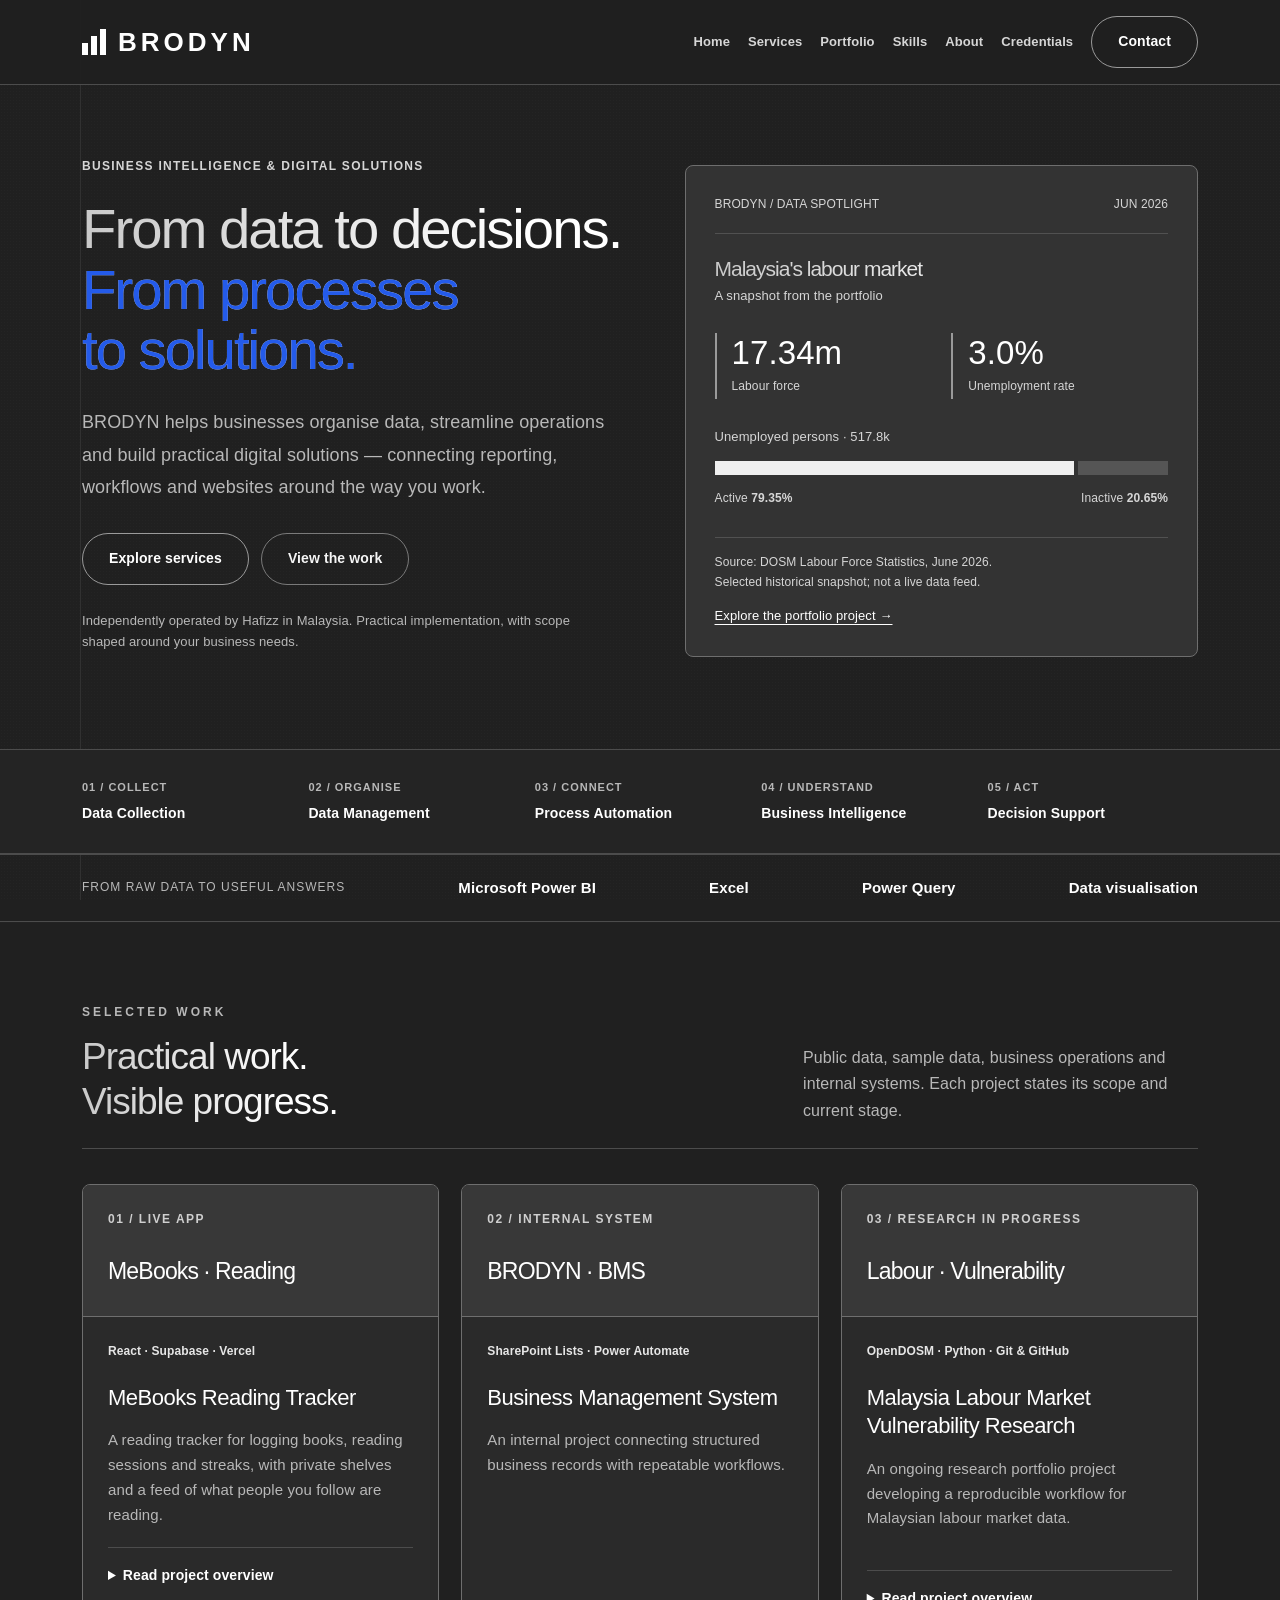
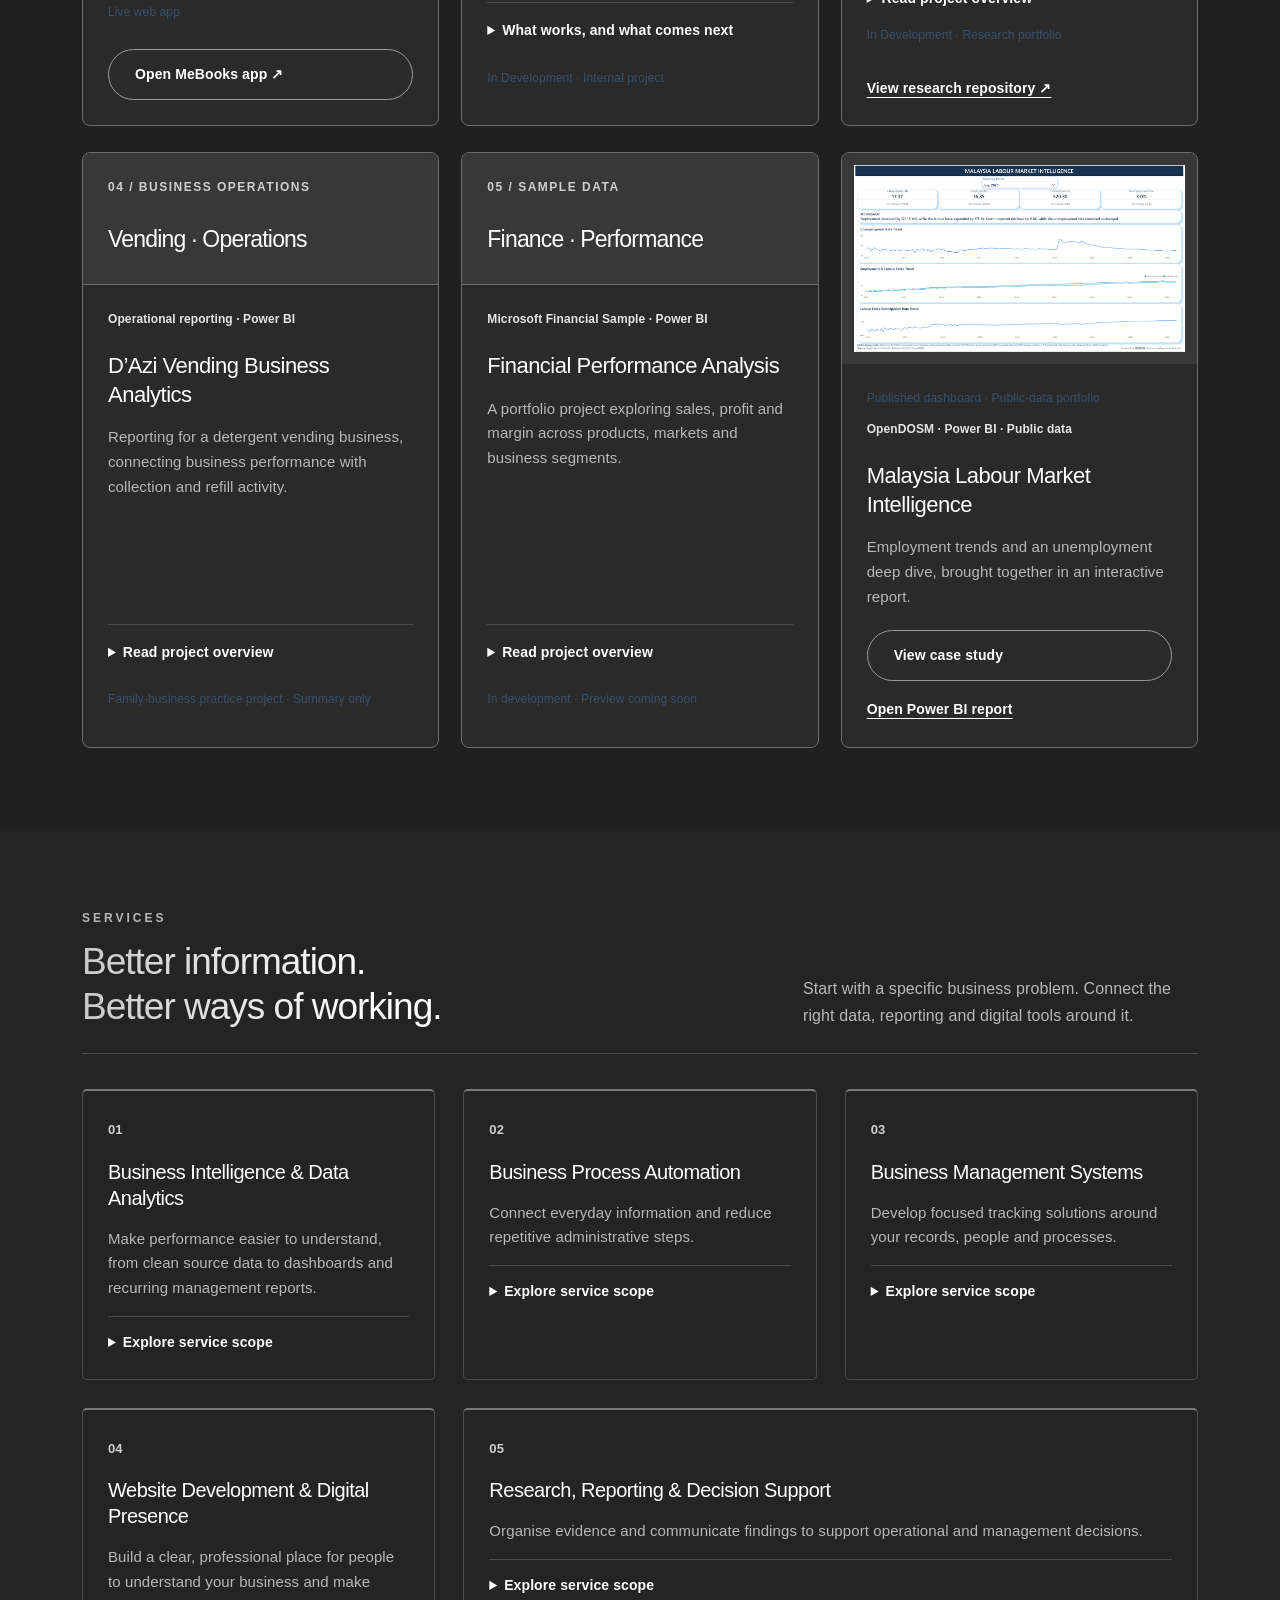
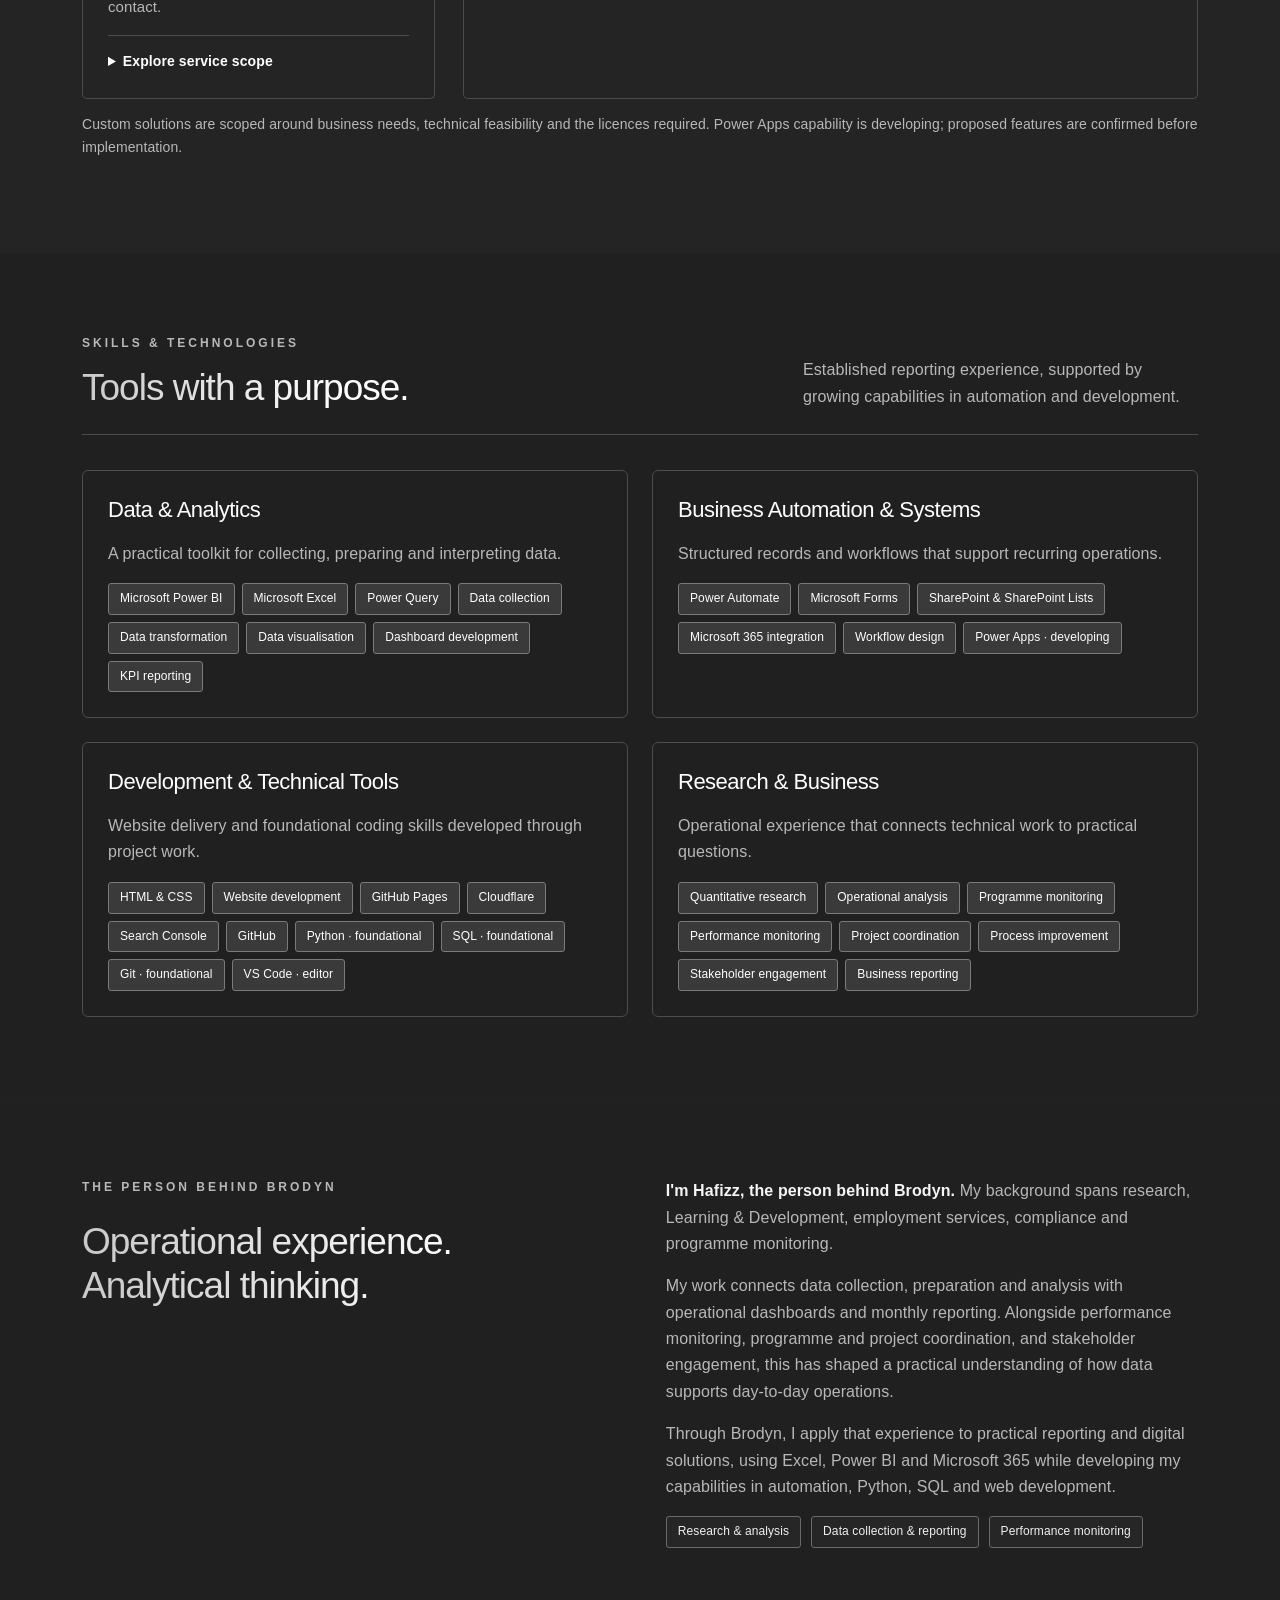
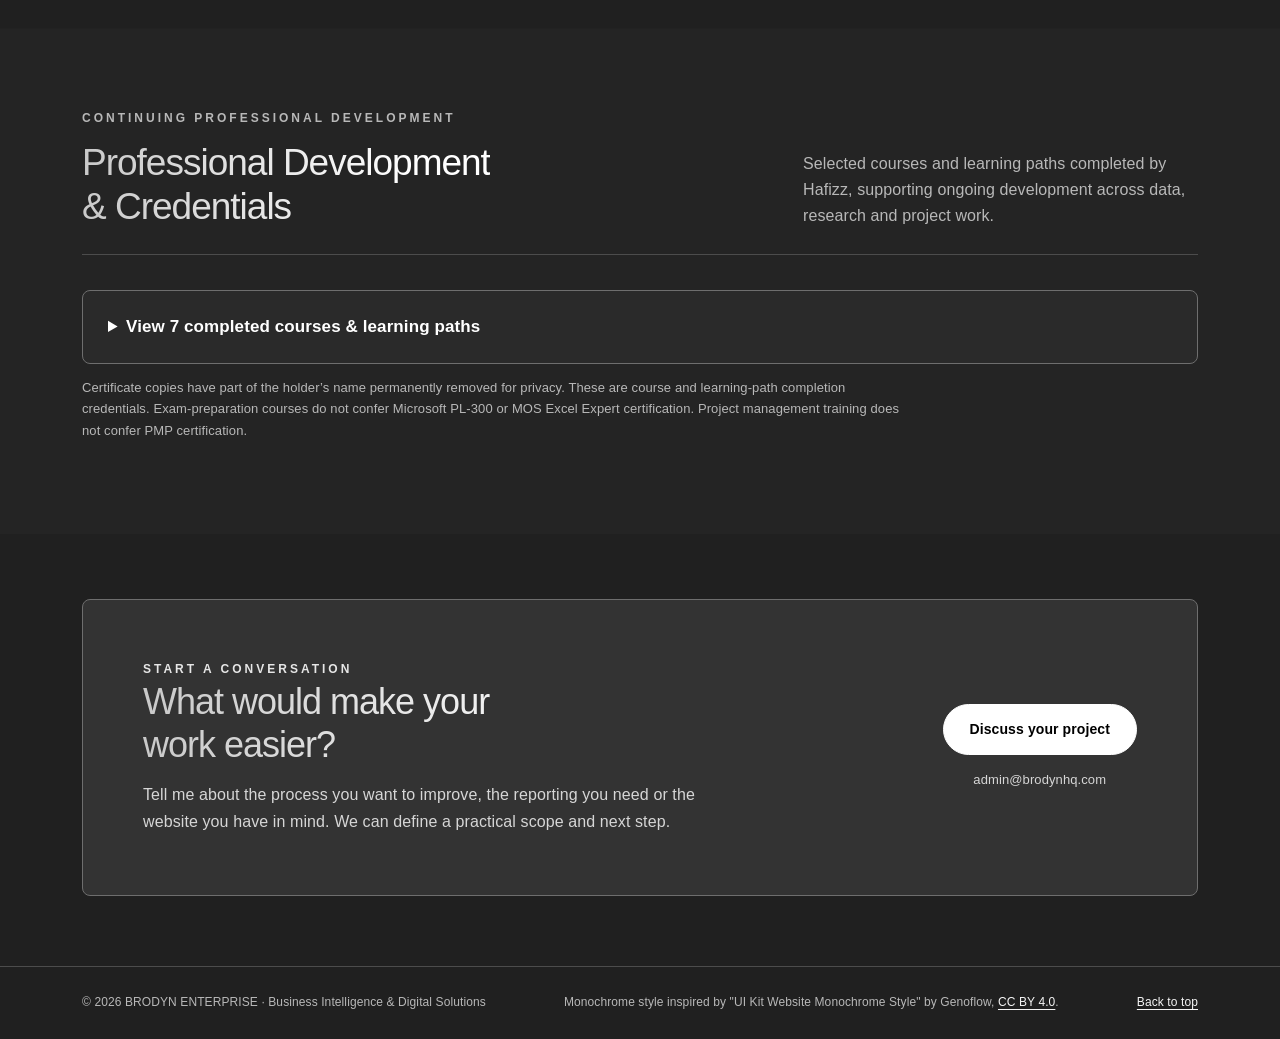
==== commit af1e24d2: "Naikkan kontras lagi, betulkan chip kemahiran, pusatkan kontak, footer dalam English Co-Authored-By:" ====
--- a/index.html
+++ b/index.html
@@ -30,5 +30,5 @@
 <section id="skills"><div class="wrap"><div class="section-heading"><div><p class="eyebrow">Skills &amp; technologies</p><h2>Tools with a purpose.</h2></div><p>Established reporting experience, supported by growing capabilities in automation and development.</p></div><div class="skill-grid"><article><h3>Data &amp; Analytics</h3><p>A practical toolkit for collecting, preparing and interpreting data.</p><div class="credentials"><span>Microsoft Power BI</span><span>Microsoft Excel</span><span>Power Query</span><span>Data collection</span><span>Data transformation</span><span>Data visualisation</span><span>Dashboard development</span><span>KPI reporting</span></div></article><article><h3>Business Automation &amp; Systems</h3><p>Structured records and workflows that support recurring operations.</p><div class="credentials"><span>Power Automate</span><span>Microsoft Forms</span><span>SharePoint &amp; SharePoint Lists</span><span>Microsoft 365 integration</span><span>Workflow design</span><span>Power Apps · developing</span></div></article><article><h3>Development &amp; Technical Tools</h3><p>Website delivery and foundational coding skills developed through project work.</p><div class="credentials"><span>HTML &amp; CSS</span><span>Website development</span><span>GitHub Pages</span><span>Cloudflare</span><span>Search Console</span><span>GitHub</span><span>Python · foundational</span><span>SQL · foundational</span><span>Git · foundational</span><span>VS Code · editor</span></div></article><article><h3>Research &amp; Business</h3><p>Operational experience that connects technical work to practical questions.</p><div class="credentials"><span>Quantitative research</span><span>Operational analysis</span><span>Programme monitoring</span><span>Performance monitoring</span><span>Project coordination</span><span>Process improvement</span><span>Stakeholder engagement</span><span>Business reporting</span></div></article></div></div></section><section id="about"><div class="wrap about"><div><p class="eyebrow">The person behind Brodyn</p><h2>Operational experience.<br>Analytical thinking.</h2></div><div><p><strong>I'm Hafizz, the person behind Brodyn.</strong> My background spans research, Learning &amp; Development, employment services, compliance and programme monitoring.</p><p>My work connects data collection, preparation and analysis with operational dashboards and monthly reporting. Alongside performance monitoring, programme and project coordination, and stakeholder engagement, this has shaped a practical understanding of how data supports day-to-day operations.</p><p>Through Brodyn, I apply that experience to practical reporting and digital solutions, using Excel, Power BI and Microsoft 365 while developing my capabilities in automation, Python, SQL and web development.</p><div class="credentials"><span>Research &amp; analysis</span><span>Data collection &amp; reporting</span><span>Performance monitoring</span></div></div></div></section>
 <section id="credentials" class="learning"><div class="wrap"><div class="section-heading"><div><p class="eyebrow">Continuing professional development</p><h2>Professional Development<br>&amp; Credentials</h2></div><p>Selected courses and learning paths completed by Hafizz, supporting ongoing development across data, research and project work.</p></div><details class="credential-list"><summary>View 7 completed courses &amp; learning paths</summary><ul class="credential-grid"><li><span class="credential-kind">Learning path</span><h3>Become a Data Analyst</h3><p>LinkedIn Learning · March 2025</p><a href="assets/credentials/data-analyst.pdf" target="_blank" rel="noopener noreferrer">View certificate · privacy-edited PDF ↗</a></li><li><span class="credential-kind">Course · exam preparation</span><h3>Microsoft Power BI Data Analyst Associate (PL-300) Cert Prep by Microsoft Press (2024)</h3><p>LinkedIn Learning · December 2025</p><a href="assets/credentials/power-bi-pl300-cert-prep.pdf" target="_blank" rel="noopener noreferrer">View certificate · privacy-edited PDF ↗</a></li><li><span class="credential-kind">Course · exam preparation</span><h3>Microsoft Office Specialist: Excel Expert (Microsoft 365 Apps) Cert Prep</h3><p>LinkedIn Learning · March 2026</p><a href="assets/credentials/excel-expert-cert-prep.pdf" target="_blank" rel="noopener noreferrer">View certificate · privacy-edited PDF ↗</a></li><li><span class="credential-kind">Course</span><h3>SQL Essential Training</h3><p>LinkedIn Learning · November 2025</p><a href="assets/credentials/sql-essential-training.pdf" target="_blank" rel="noopener noreferrer">View certificate · privacy-edited PDF ↗</a></li><li><span class="credential-kind">Learning path</span><h3>Career Essentials in Project Management by Microsoft and LinkedIn</h3><p>LinkedIn Learning · April 2026</p><a href="assets/credentials/project-management-career-essentials.pdf" target="_blank" rel="noopener noreferrer">View certificate · privacy-edited PDF ↗</a></li><li><span class="credential-kind">Course</span><h3>Project Management Foundations</h3><p>LinkedIn Learning · March 2026</p><a href="assets/credentials/project-management-foundations.pdf" target="_blank" rel="noopener noreferrer">View certificate · privacy-edited PDF ↗</a></li><li><span class="credential-kind">Course</span><h3>Academic Research Foundations: Quantitative</h3><p>LinkedIn Learning · December 2025</p><a href="assets/credentials/quantitative-research-foundations.pdf" target="_blank" rel="noopener noreferrer">View certificate · privacy-edited PDF ↗</a></li></ul></details><p class="learning-note">Certificate copies have part of the holder’s name permanently removed for privacy. These are course and learning-path completion credentials. Exam-preparation courses do not confer Microsoft PL-300 or MOS Excel Expert certification. Project management training does not confer PMP certification.</p></div></section>
 <div class="wrap"><section id="contact" class="contact"><div><p class="eyebrow">Start a conversation</p><h2>What would make your<br>work easier?</h2><p>Tell me about the process you want to improve, the reporting you need or the website you have in mind. We can define a practical scope and next step.</p></div><div><a class="button" href="mailto:admin@brodynhq.com?subject=Brodyn%20project%20enquiry">Discuss your project</a><small>admin@brodynhq.com</small></div></section></div>
-</main><footer><div class="wrap"><span>© 2026 BRODYN ENTERPRISE · Business Intelligence &amp; Digital Solutions</span><span> Gaya monochrome diinspirasikan dari "UI Kit Website Monochrome Style" oleh Genoflow, <a href="https://creativecommons.org/licenses/by/4.0/" target="_blank" rel="noopener noreferrer">CC BY 4.0</a>.</span><a href="#top">Back to top</a></div></footer>
+</main><footer><div class="wrap"><span>© 2026 BRODYN ENTERPRISE · Business Intelligence &amp; Digital Solutions</span><span> Monochrome style inspired by "UI Kit Website Monochrome Style" by Genoflow, <a href="https://creativecommons.org/licenses/by/4.0/" target="_blank" rel="noopener noreferrer">CC BY 4.0</a>.</span><a href="#top">Back to top</a></div></footer>
 </body></html>
--- a/assets/theme-monochrome.css
+++ b/assets/theme-monochrome.css
@@ -1,13 +1,16 @@
 /* Monochrome theme: inspired by "UI Kit Website Monochrome Style" by Genoflow (CC BY 4.0).
-   Layout, colour and type cues only. No images, logos or copy from the source file. */
+   Layout, colour and type cues only. No images, logos or copy from the source file.
+   Tuned for contrast: text and card edges must read clearly at a glance. */
 
 :root{
-  --bg:#0a0a0a;
-  --panel:#121212;
-  --ink:#ededed;
-  --muted:#9a9a9a;
-  --line:#2a2a2a;
-  --accent:#ffffff;
+  --bg:#202020;
+  --panel:#2a2a2a;
+  --panel-2:#333333;
+  --ink:#f5f5f5;
+  --ink-2:#d6d6d6;
+  --muted:#b8b8b8;
+  --line:#4c4c4c;
+  --line-strong:#6e6e6e;
 }
 
 html{background:var(--bg)}
@@ -18,17 +21,15 @@
   letter-spacing:.1px;
 }
 body::before{
-  /* faint vertical guide, as in the source layout */
   content:"";
   position:fixed;inset:0 auto 0 calc(50% - 560px);
-  width:1px;background:rgba(255,255,255,.06);
+  width:1px;background:rgba(255,255,255,.08);
   pointer-events:none;z-index:0;
 }
-/* film-grain feel without images */
 body::after{
   content:"";
   position:fixed;inset:0;
-  background-image:radial-gradient(rgba(255,255,255,.035) 1px,transparent 1px);
+  background-image:radial-gradient(rgba(255,255,255,.02) 1px,transparent 1px);
   background-size:3px 3px;
   pointer-events:none;z-index:0;
 }
@@ -36,88 +37,102 @@
 
 a{color:var(--ink)}
 a:hover{color:#fff}
-a:focus-visible,summary:focus-visible{outline:1px solid #fff;outline-offset:5px}
+a:focus-visible,summary:focus-visible{outline:2px solid #fff;outline-offset:5px}
 
-header{background:rgba(10,10,10,.92);border-bottom:1px solid var(--line)}
-.brand{letter-spacing:4px;font-weight:700}
+header{background:rgba(32,32,32,.96);border-bottom:1px solid var(--line)}
+.brand{letter-spacing:4px;font-weight:700;color:#fff}
 .mark i{background:#fff}
+nav a{color:var(--ink-2)}
 nav a:hover{color:#fff}
 
-/* Headings: grey-to-white gradient, as in the source */
+/* Headings: clear light gradient, strong enough to read */
 h1,h2,.report h2{
-  background:linear-gradient(90deg,#7d7d7d 0%,#f2f2f2 85%);
+  background:linear-gradient(90deg,#c9c9c9 0%,#ffffff 80%);
   -webkit-background-clip:text;background-clip:text;
   color:transparent;
   font-weight:500;letter-spacing:-1px;
 }
-h3{color:var(--ink);font-weight:500}
-.eyebrow{color:var(--muted);letter-spacing:3px}
+h3{color:#fff;font-weight:500}
+.eyebrow{color:var(--ink-2);letter-spacing:3px}
 .intro,.section-heading p,.project-body p,.service-grid p,.about p,.case-section p,.hero-note{color:var(--muted)}
 .about strong,.about p strong{color:var(--ink)}
 
-/* Buttons: outline pill, as in the source */
+/* Buttons: outline pill, clearer edge */
 .button{
-  background:transparent;color:var(--ink);
-  border:1px solid #6b6b6b;border-radius:999px;
-  padding:13px 26px;font-weight:500;
+  background:transparent;color:#fff;
+  border:1px solid #9a9a9a;border-radius:999px;
+  padding:13px 26px;font-weight:600;
 }
 .button:hover{background:#fff;color:#000;border-color:#fff}
-.button.secondary{border-color:#3d3d3d}
+.button.secondary{border-color:#7a7a7a;color:var(--ink)}
 
-/* Panels and cards */
+/* Panels */
 .hero .report,.report{
-  background:var(--panel);color:var(--ink);
-  border:1px solid var(--line);border-radius:6px;
+  background:var(--panel-2);color:var(--ink);
+  border:1px solid var(--line-strong);border-radius:8px;
   box-shadow:none;transform:none;
 }
-.report p,.report-top,.report-foot,.legend,.metric span{color:var(--muted)}
-.metric{border-left:1px solid #555}
+.report p,.report-top,.report-foot,.legend,.metric span{color:var(--ink-2)}
+.metric{border-left:2px solid #9a9a9a}
 .metric strong{color:#fff}
-.bar b:first-child{background:#e5e5e5}
-.bar b:last-child{background:#333}
+.bar b:first-child{background:#f0f0f0}
+.bar b:last-child{background:#555}
 
 .tools,.workflow{border-color:var(--line)}
 .tools span,.workflow li span{color:var(--muted)}
-.tools b,.workflow li{color:var(--ink)}
-.workflow,.services,.learning{background:#0f0f0f}
+.tools b,.workflow li{color:#fff}
+.workflow,.services,.learning{background:#242424}
 
-section{border-top:1px solid #161616}
+section{border-top:1px solid #222}
 .section-heading{border-bottom:1px solid var(--line);padding-bottom:24px}
 
-.project{background:var(--panel);border:1px solid var(--line);border-radius:6px}
-.project-top{background:#0d0d0d !important;border-bottom:1px solid var(--line)}
-.project:nth-child(n) .project-top{background:#0d0d0d !important}
-.project-top span{color:var(--muted)}
-.project-top strong{color:#e8e8e8;font-weight:400}
-.tag{color:#bdbdbd}
+/* Cards: visible edge and a lighter surface than the page */
+.project{background:var(--panel);border:1px solid var(--line-strong);border-radius:8px}
+.project-top{background:#383838 !important;border-bottom:1px solid var(--line-strong)}
+.project:nth-child(n) .project-top{background:#383838 !important}
+.project-top span{color:#cfcfcf}
+.project-top strong{color:#fff;font-weight:400}
+.tag{color:#e6e6e6}
 .project-body details,summary{border-color:var(--line)}
-.project-link{color:#fff}
-.status{color:var(--muted)}
-.project-image{background:#0d0d0d}
+summary{color:#fff}
+.project-link{color:#fff;text-decoration-color:#fff}
+.status{color:var(--ink-2)}
+.project-image{background:#383838}
 
 .service-grid article,.skill-grid article{border-color:var(--line);background:transparent}
-.service-grid article{border-top:1px solid #3a3a3a}
+.service-grid article{border-top:2px solid #7a7a7a}
 .service-grid article{background:transparent !important}
-.service-num{color:var(--muted);font-weight:400}
-.credentials span{border-color:#333;color:#cfcfcf;background:transparent}
+.service-num{color:#cfcfcf;font-weight:600}
+.credentials span{border-color:#6a6a6a;color:#f0f0f0;background:#262626}
 
-.contact{background:#0f0f0f;border:1px solid var(--line);border-radius:6px;color:var(--ink)}
-.contact p,.contact small{color:var(--muted)}
-.contact .eyebrow{color:var(--muted)}
+.contact{background:var(--panel-2);border:1px solid var(--line-strong);border-radius:8px;color:#fff}
+.contact p,.contact small{color:var(--ink-2)}
+.contact .eyebrow{color:#e6e6e6}
 .contact a{background:#fff;color:#000;border-color:#fff}
-.contact a:hover{background:#ddd;color:#000}
+.contact a:hover{background:#dcdcdc;color:#000}
 
-.credential-list{background:var(--panel);border-color:var(--line)}
+.credential-list{background:var(--panel);border-color:var(--line-strong)}
 .credential-grid li{border-color:var(--line)}
 .credential-grid p,.learning-note{color:var(--muted)}
-.credential-kind{color:#bdbdbd}
+.credential-kind{color:#e6e6e6}
 .credential-grid a{color:#fff}
 
-.note{border-left:1px solid #777;background:#0f0f0f;color:var(--muted)}
-.findings article{background:#0f0f0f;border:1px solid var(--line)}
+.note{border-left:2px solid #9a9a9a;background:#2e2e2e;color:var(--ink-2)}
+.findings article{background:#2e2e2e;border:1px solid var(--line)}
 .findings strong{color:#fff}
-.shot img{border-color:var(--line)}
+.shot img{border-color:var(--line-strong)}
 
 footer{border-top:1px solid var(--line);color:var(--muted);background:var(--bg)}
 footer a{color:var(--ink)}
 .skip{background:#fff;color:#000}
+
+/* Skill chips: dark pills with light text (site.css sets a pale background) */
+.skill-grid .credentials span{
+  background:#3a3a3a !important;color:#ffffff !important;border-color:#7a7a7a !important;
+}
+
+/* Contact block: centre the email and button column */
+.contact > div:last-child{
+  display:flex;flex-direction:column;align-items:center;text-align:center;
+}
+.contact > div:last-child small{margin-top:14px}
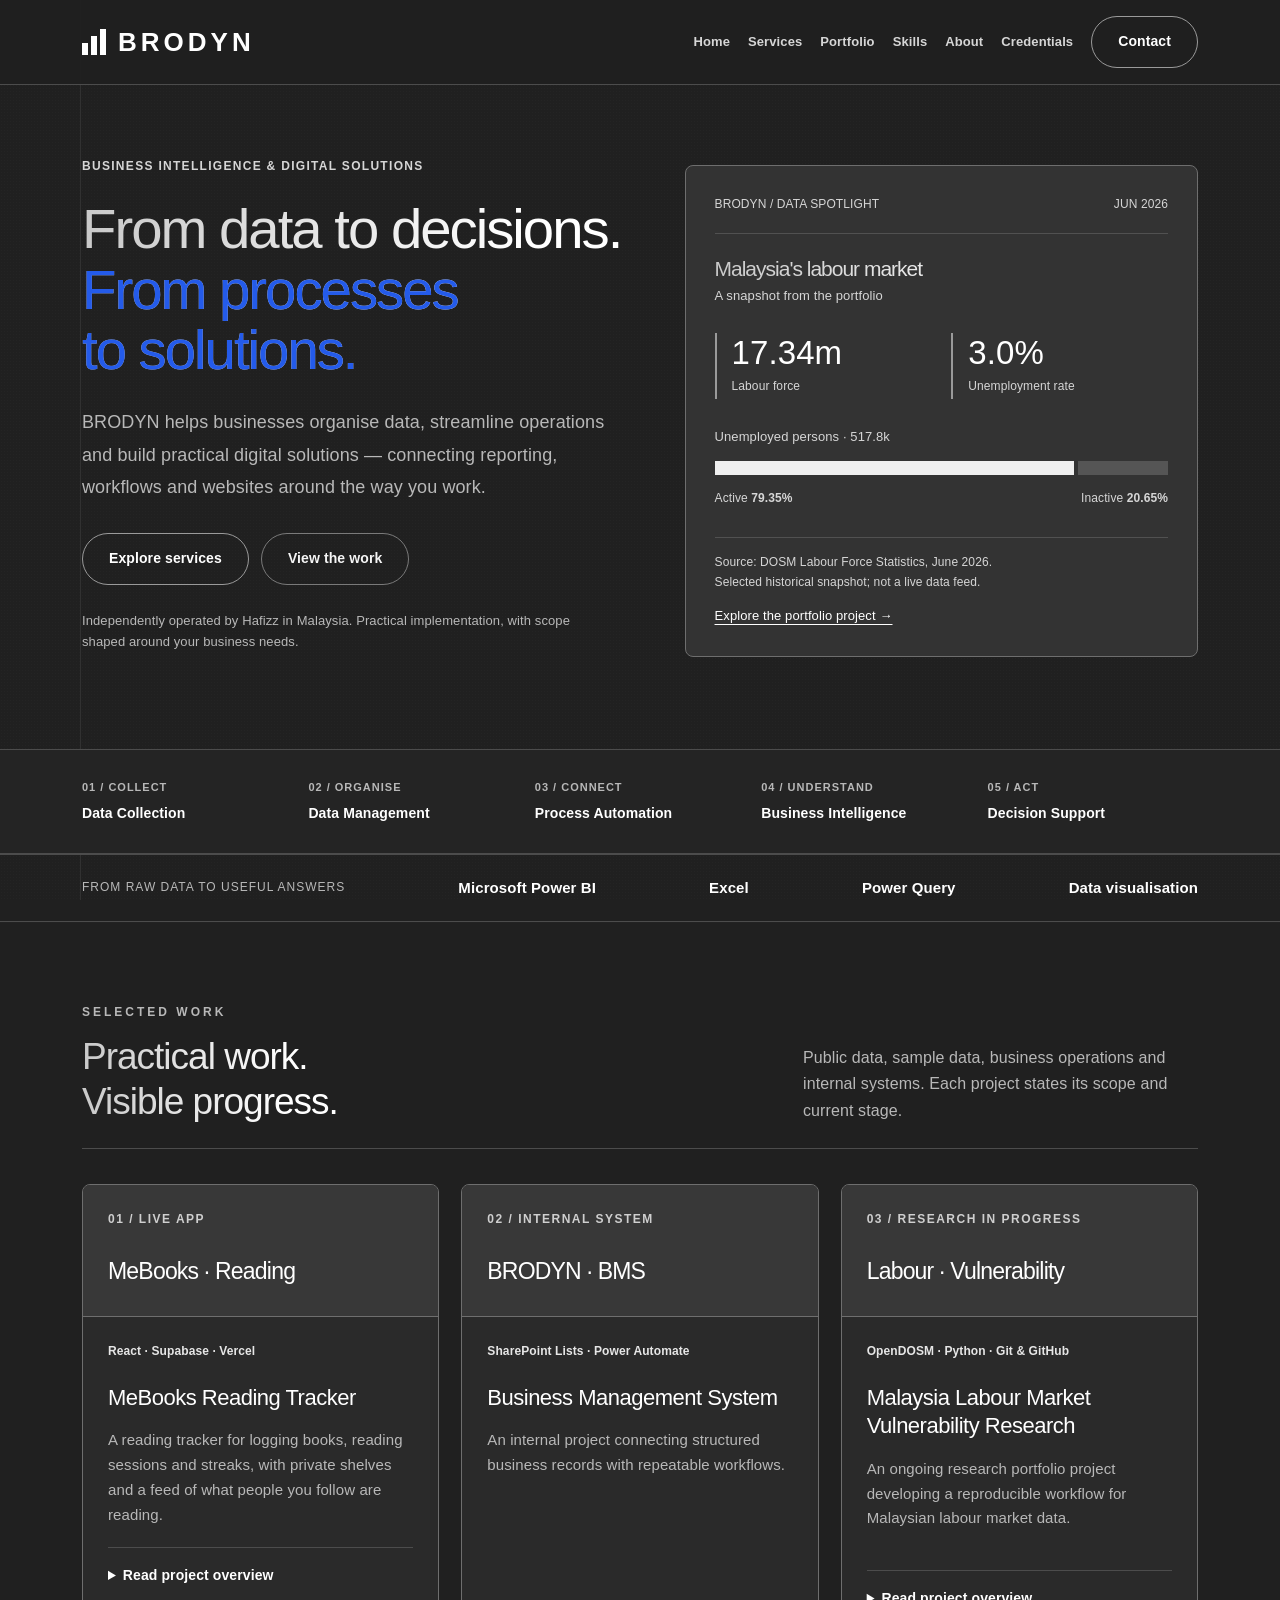
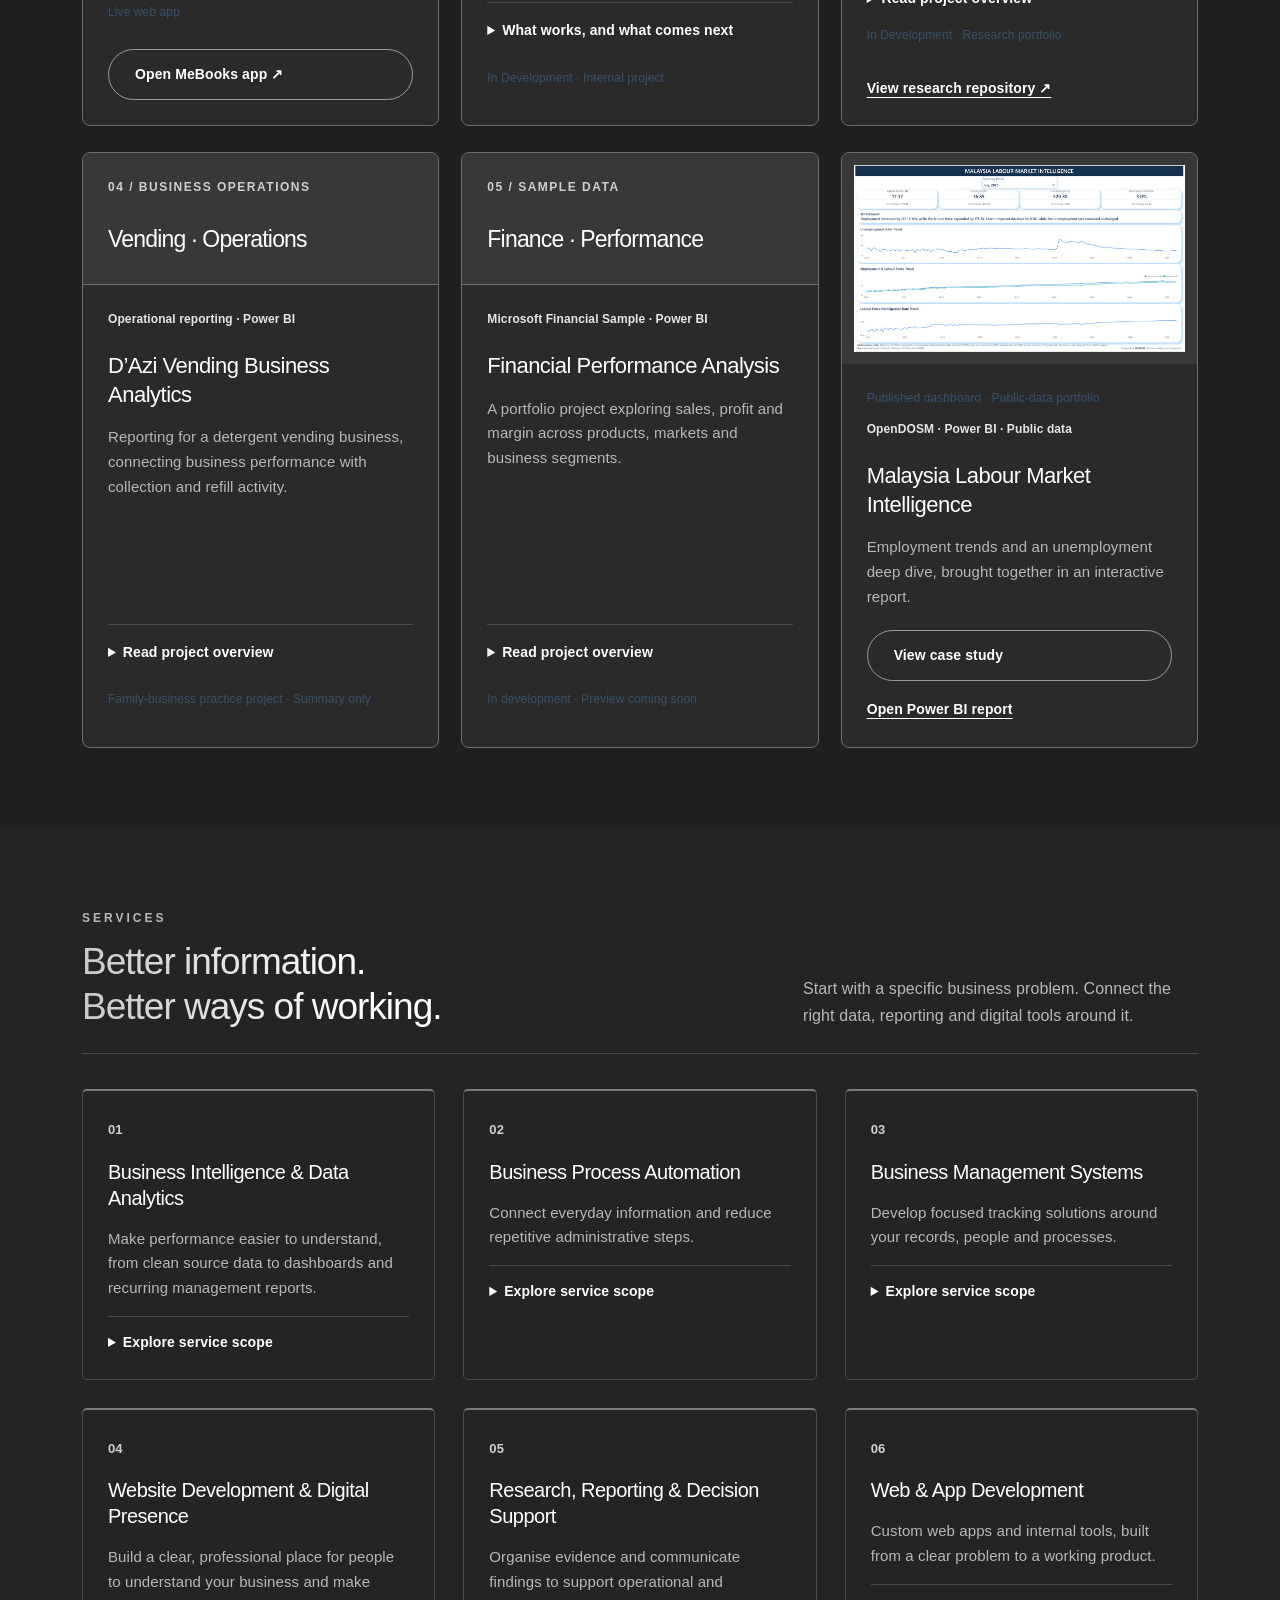
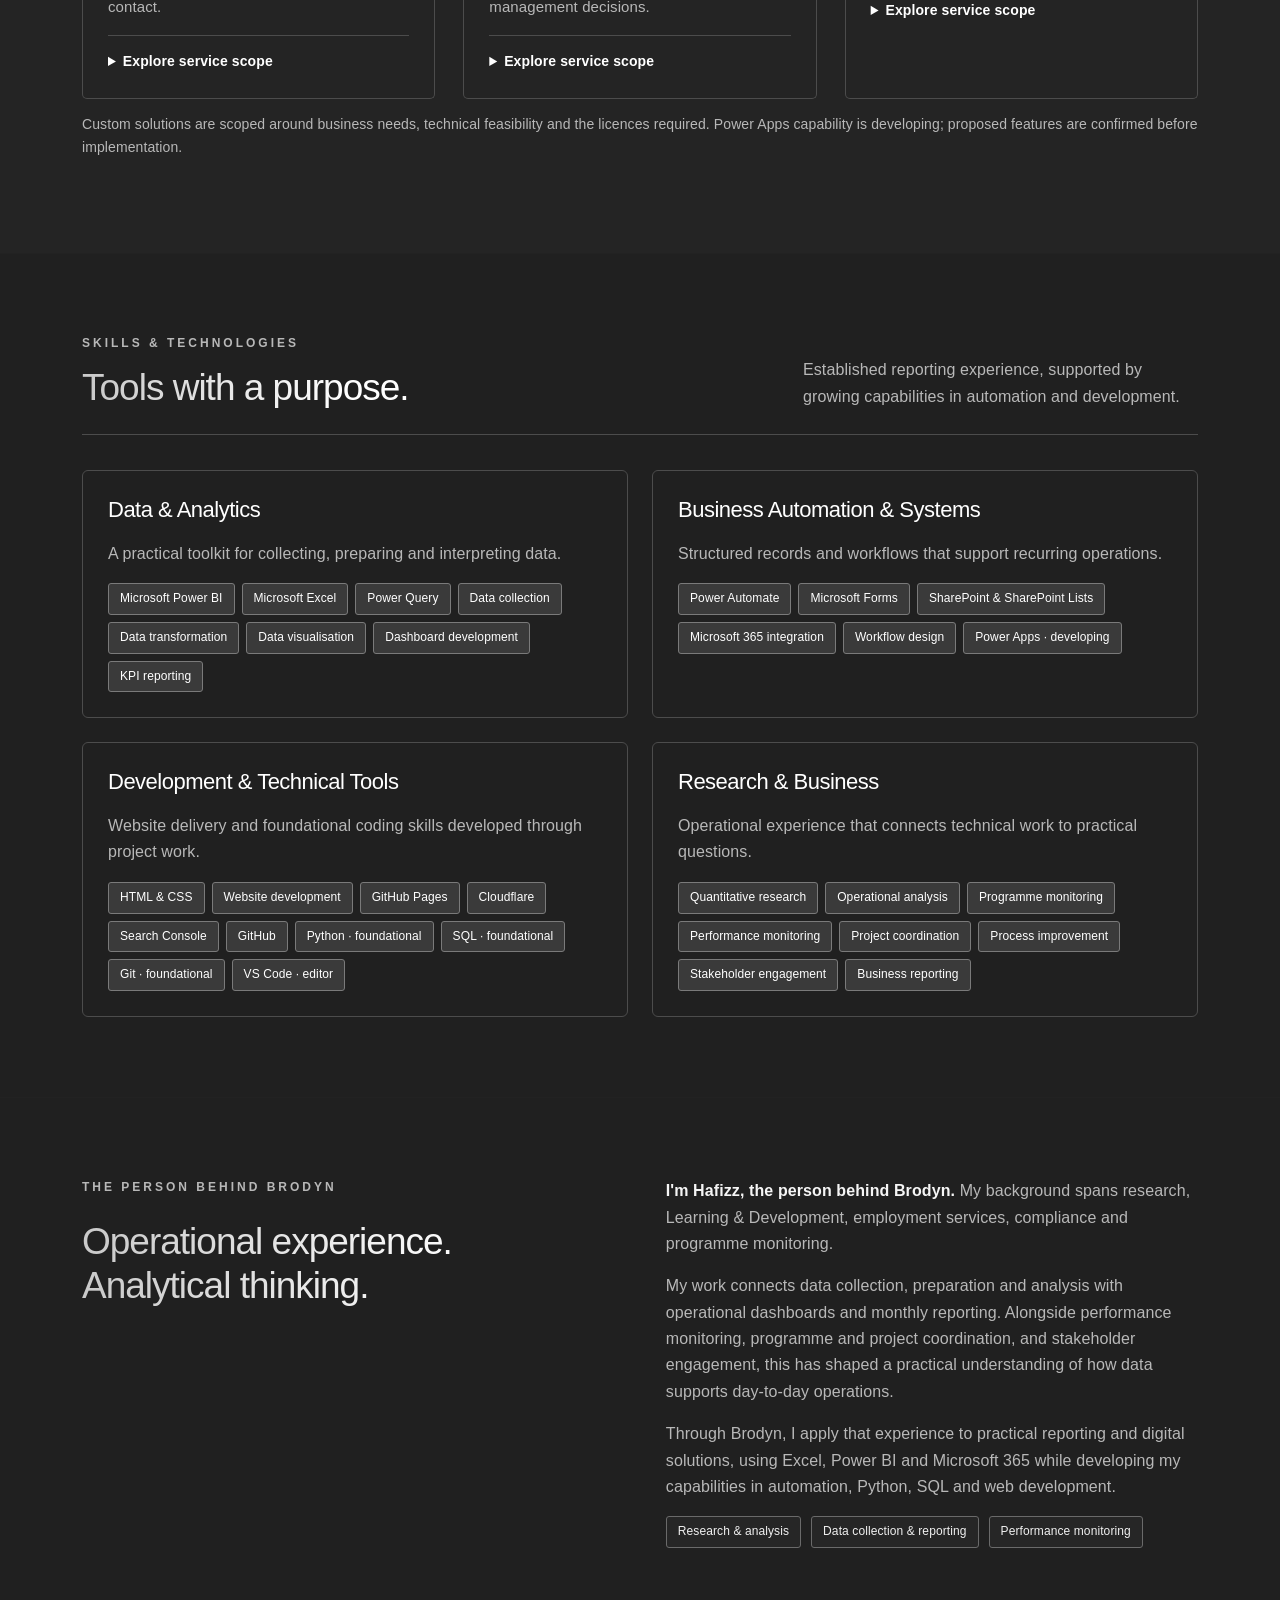
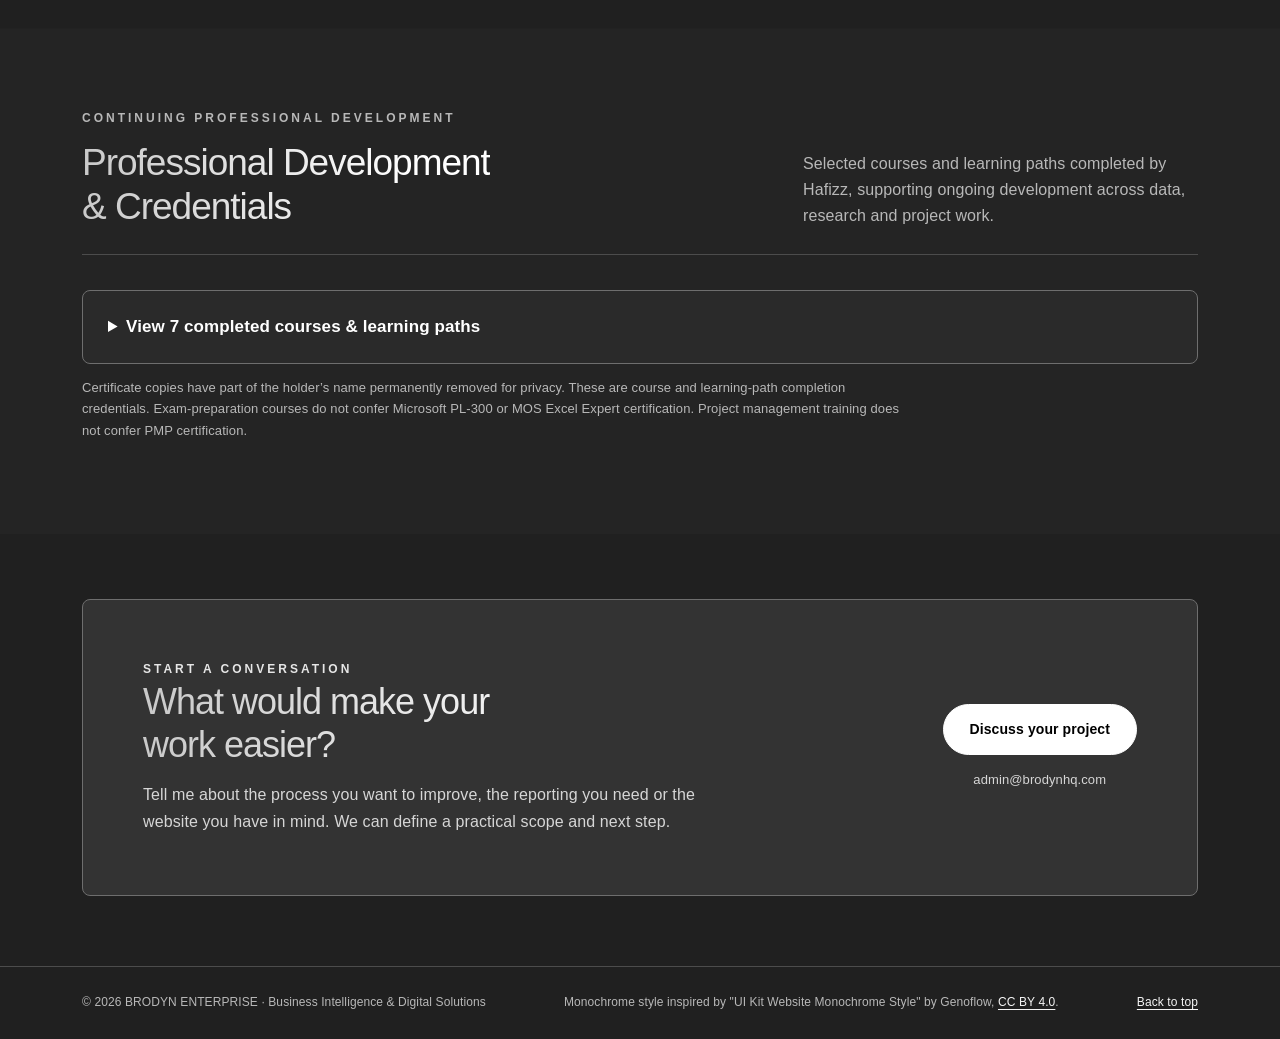
==== commit ef152501: "Tambah servis Web & App Development Co-Authored-By: Claude Haiku 5.5 <noreply@anthropic.com>" ====
--- a/index.html
+++ b/index.html
@@ -26,7 +26,7 @@
 <article class="project"><div class="project-top"><span>05 / SAMPLE DATA</span><strong>Finance · Performance</strong></div><div class="project-body"><span class="tag">Microsoft Financial Sample · Power BI</span><h3>Financial Performance Analysis</h3><p>A portfolio project exploring sales, profit and margin across products, markets and business segments.</p><details><summary>Read project overview</summary><p><strong>Question.</strong> Which segments contribute to sales and profit, and where do margins weaken?</p><p><strong>Planned analysis.</strong> Monthly sales and profit trends, segment performance, product comparisons and discount analysis.</p><p><strong>Data.</strong> Microsoft's Financial Sample dataset. This is a learning and demonstration project, not a real company's financial results.</p><p><strong>Status.</strong> In development. The final dashboard and findings will be added when complete.</p></details><span class="status">In development · Preview coming soon</span></div></article>
 <article class="project"><a href="malaysia-labour-market.html" class="project-image"><img src="labour-overview.png" width="1280" height="720" alt="Malaysia labour market dashboard, July 2026" loading="lazy"></a><div class="project-body"><span class="status">Published dashboard · Public-data portfolio</span><span class="tag">OpenDOSM · Power BI · Public data</span><h3>Malaysia Labour Market Intelligence</h3><p>Employment trends and an unemployment deep dive, brought together in an interactive report.</p><a class="button" href="malaysia-labour-market.html">View case study</a><p style="margin-top:16px;margin-bottom:0"><a class="project-link" href="https://app.powerbi.com/view?r=eyJrIjoiMTdkZWMxNzEtMDdmMC00MTY0LWEzZDEtYjRiYjQwNDViMjVlIiwidCI6ImM4NjhmMmQ4LTllNmYtNDYxYy05MTQwLWY2NTFiYmU3MTFkNiJ9" target="_blank" rel="noopener noreferrer">Open Power BI report</a></p></div></article>
 </div></div></section>
-<section id="services" class="services"><div class="wrap"><div class="section-heading"><div><p class="eyebrow">Services</p><h2>Better information.<br>Better ways of working.</h2></div><p>Start with a specific business problem. Connect the right data, reporting and digital tools around it.</p></div><div class="service-grid"><article><span class="service-num">01</span><h3>Business Intelligence &amp; Data Analytics</h3><p>Make performance easier to understand, from clean source data to dashboards and recurring management reports.</p><details><summary>Explore service scope</summary><ul><li>Interactive Power BI dashboards and KPI development</li><li>Data preparation, cleaning, transformation and analysis</li><li>Excel and Power Query reporting</li><li>Financial and operational performance monitoring</li><li>Data integration and reporting automation</li><li>Monthly Performance Reporting</li></ul></details></article><article><span class="service-num">02</span><h3>Business Process Automation</h3><p>Connect everyday information and reduce repetitive administrative steps.</p><details><summary>Explore service scope</summary><ul><li>Microsoft Power Automate workflows</li><li>Automated notifications and email workflows</li><li>Microsoft Forms and SharePoint integration</li><li>Digital data collection and reporting setup</li><li>Workflow design and standardisation</li></ul></details></article><article><span class="service-num">03</span><h3>Business Management Systems</h3><p>Develop focused tracking solutions around your records, people and processes.</p><details><summary>Explore service scope</summary><ul><li>SharePoint Lists for structured business records</li><li>Custom client and project tracking</li><li>Power Apps-based data entry interfaces, subject to feasibility</li><li>Connected workflows and operational reporting</li><li>Business process digitalisation</li></ul></details></article><article><span class="service-num">04</span><h3>Website Development &amp; Digital Presence</h3><p>Build a clear, professional place for people to understand your business and make contact.</p><details><summary>Explore service scope</summary><ul><li>Business landing pages and portfolio websites</li><li>Responsive website design and setup</li><li>GitHub Pages deployment and custom domains</li><li>Website maintenance and content updates</li><li>Essential search visibility configuration</li></ul></details></article><article><span class="service-num">05</span><h3>Research, Reporting &amp; Decision Support</h3><p>Organise evidence and communicate findings to support operational and management decisions.</p><details><summary>Explore service scope</summary><ul><li>Quantitative research support</li><li>Data analysis and visualisation</li><li>Operational and programme monitoring</li><li>Evidence-based business and management reporting</li><li>Management information dashboards</li><li>Research-oriented data projects</li></ul></details></article></div><p class="skills-note">Custom solutions are scoped around business needs, technical feasibility and the licences required. Power Apps capability is developing; proposed features are confirmed before implementation.</p></div></section>
+<section id="services" class="services"><div class="wrap"><div class="section-heading"><div><p class="eyebrow">Services</p><h2>Better information.<br>Better ways of working.</h2></div><p>Start with a specific business problem. Connect the right data, reporting and digital tools around it.</p></div><div class="service-grid"><article><span class="service-num">01</span><h3>Business Intelligence &amp; Data Analytics</h3><p>Make performance easier to understand, from clean source data to dashboards and recurring management reports.</p><details><summary>Explore service scope</summary><ul><li>Interactive Power BI dashboards and KPI development</li><li>Data preparation, cleaning, transformation and analysis</li><li>Excel and Power Query reporting</li><li>Financial and operational performance monitoring</li><li>Data integration and reporting automation</li><li>Monthly Performance Reporting</li></ul></details></article><article><span class="service-num">02</span><h3>Business Process Automation</h3><p>Connect everyday information and reduce repetitive administrative steps.</p><details><summary>Explore service scope</summary><ul><li>Microsoft Power Automate workflows</li><li>Automated notifications and email workflows</li><li>Microsoft Forms and SharePoint integration</li><li>Digital data collection and reporting setup</li><li>Workflow design and standardisation</li></ul></details></article><article><span class="service-num">03</span><h3>Business Management Systems</h3><p>Develop focused tracking solutions around your records, people and processes.</p><details><summary>Explore service scope</summary><ul><li>SharePoint Lists for structured business records</li><li>Custom client and project tracking</li><li>Power Apps-based data entry interfaces, subject to feasibility</li><li>Connected workflows and operational reporting</li><li>Business process digitalisation</li></ul></details></article><article><span class="service-num">04</span><h3>Website Development &amp; Digital Presence</h3><p>Build a clear, professional place for people to understand your business and make contact.</p><details><summary>Explore service scope</summary><ul><li>Business landing pages and portfolio websites</li><li>Responsive website design and setup</li><li>GitHub Pages deployment and custom domains</li><li>Website maintenance and content updates</li><li>Essential search visibility configuration</li></ul></details></article><article><span class="service-num">05</span><h3>Research, Reporting &amp; Decision Support</h3><p>Organise evidence and communicate findings to support operational and management decisions.</p><details><summary>Explore service scope</summary><ul><li>Quantitative research support</li><li>Data analysis and visualisation</li><li>Operational and programme monitoring</li><li>Evidence-based business and management reporting</li><li>Management information dashboards</li><li>Research-oriented data projects</li></ul></details></article><article style="grid-column:auto"><span class="service-num">06</span><h3>Web &amp; App Development</h3><p>Custom web apps and internal tools, built from a clear problem to a working product.</p><details><summary>Explore service scope</summary><ul style="columns:1"><li>Responsive web apps built with React and Vite</li><li>Accounts and data with Supabase, including row-level security</li><li>Deployment on Vercel or GitHub Pages, with a custom domain</li><li>Internal tools that connect to your existing data and workflows</li><li>Security review and feature planning before launch</li></ul></details></article></div><p class="skills-note">Custom solutions are scoped around business needs, technical feasibility and the licences required. Power Apps capability is developing; proposed features are confirmed before implementation.</p></div></section>
 <section id="skills"><div class="wrap"><div class="section-heading"><div><p class="eyebrow">Skills &amp; technologies</p><h2>Tools with a purpose.</h2></div><p>Established reporting experience, supported by growing capabilities in automation and development.</p></div><div class="skill-grid"><article><h3>Data &amp; Analytics</h3><p>A practical toolkit for collecting, preparing and interpreting data.</p><div class="credentials"><span>Microsoft Power BI</span><span>Microsoft Excel</span><span>Power Query</span><span>Data collection</span><span>Data transformation</span><span>Data visualisation</span><span>Dashboard development</span><span>KPI reporting</span></div></article><article><h3>Business Automation &amp; Systems</h3><p>Structured records and workflows that support recurring operations.</p><div class="credentials"><span>Power Automate</span><span>Microsoft Forms</span><span>SharePoint &amp; SharePoint Lists</span><span>Microsoft 365 integration</span><span>Workflow design</span><span>Power Apps · developing</span></div></article><article><h3>Development &amp; Technical Tools</h3><p>Website delivery and foundational coding skills developed through project work.</p><div class="credentials"><span>HTML &amp; CSS</span><span>Website development</span><span>GitHub Pages</span><span>Cloudflare</span><span>Search Console</span><span>GitHub</span><span>Python · foundational</span><span>SQL · foundational</span><span>Git · foundational</span><span>VS Code · editor</span></div></article><article><h3>Research &amp; Business</h3><p>Operational experience that connects technical work to practical questions.</p><div class="credentials"><span>Quantitative research</span><span>Operational analysis</span><span>Programme monitoring</span><span>Performance monitoring</span><span>Project coordination</span><span>Process improvement</span><span>Stakeholder engagement</span><span>Business reporting</span></div></article></div></div></section><section id="about"><div class="wrap about"><div><p class="eyebrow">The person behind Brodyn</p><h2>Operational experience.<br>Analytical thinking.</h2></div><div><p><strong>I'm Hafizz, the person behind Brodyn.</strong> My background spans research, Learning &amp; Development, employment services, compliance and programme monitoring.</p><p>My work connects data collection, preparation and analysis with operational dashboards and monthly reporting. Alongside performance monitoring, programme and project coordination, and stakeholder engagement, this has shaped a practical understanding of how data supports day-to-day operations.</p><p>Through Brodyn, I apply that experience to practical reporting and digital solutions, using Excel, Power BI and Microsoft 365 while developing my capabilities in automation, Python, SQL and web development.</p><div class="credentials"><span>Research &amp; analysis</span><span>Data collection &amp; reporting</span><span>Performance monitoring</span></div></div></div></section>
 <section id="credentials" class="learning"><div class="wrap"><div class="section-heading"><div><p class="eyebrow">Continuing professional development</p><h2>Professional Development<br>&amp; Credentials</h2></div><p>Selected courses and learning paths completed by Hafizz, supporting ongoing development across data, research and project work.</p></div><details class="credential-list"><summary>View 7 completed courses &amp; learning paths</summary><ul class="credential-grid"><li><span class="credential-kind">Learning path</span><h3>Become a Data Analyst</h3><p>LinkedIn Learning · March 2025</p><a href="assets/credentials/data-analyst.pdf" target="_blank" rel="noopener noreferrer">View certificate · privacy-edited PDF ↗</a></li><li><span class="credential-kind">Course · exam preparation</span><h3>Microsoft Power BI Data Analyst Associate (PL-300) Cert Prep by Microsoft Press (2024)</h3><p>LinkedIn Learning · December 2025</p><a href="assets/credentials/power-bi-pl300-cert-prep.pdf" target="_blank" rel="noopener noreferrer">View certificate · privacy-edited PDF ↗</a></li><li><span class="credential-kind">Course · exam preparation</span><h3>Microsoft Office Specialist: Excel Expert (Microsoft 365 Apps) Cert Prep</h3><p>LinkedIn Learning · March 2026</p><a href="assets/credentials/excel-expert-cert-prep.pdf" target="_blank" rel="noopener noreferrer">View certificate · privacy-edited PDF ↗</a></li><li><span class="credential-kind">Course</span><h3>SQL Essential Training</h3><p>LinkedIn Learning · November 2025</p><a href="assets/credentials/sql-essential-training.pdf" target="_blank" rel="noopener noreferrer">View certificate · privacy-edited PDF ↗</a></li><li><span class="credential-kind">Learning path</span><h3>Career Essentials in Project Management by Microsoft and LinkedIn</h3><p>LinkedIn Learning · April 2026</p><a href="assets/credentials/project-management-career-essentials.pdf" target="_blank" rel="noopener noreferrer">View certificate · privacy-edited PDF ↗</a></li><li><span class="credential-kind">Course</span><h3>Project Management Foundations</h3><p>LinkedIn Learning · March 2026</p><a href="assets/credentials/project-management-foundations.pdf" target="_blank" rel="noopener noreferrer">View certificate · privacy-edited PDF ↗</a></li><li><span class="credential-kind">Course</span><h3>Academic Research Foundations: Quantitative</h3><p>LinkedIn Learning · December 2025</p><a href="assets/credentials/quantitative-research-foundations.pdf" target="_blank" rel="noopener noreferrer">View certificate · privacy-edited PDF ↗</a></li></ul></details><p class="learning-note">Certificate copies have part of the holder’s name permanently removed for privacy. These are course and learning-path completion credentials. Exam-preparation courses do not confer Microsoft PL-300 or MOS Excel Expert certification. Project management training does not confer PMP certification.</p></div></section>
 <div class="wrap"><section id="contact" class="contact"><div><p class="eyebrow">Start a conversation</p><h2>What would make your<br>work easier?</h2><p>Tell me about the process you want to improve, the reporting you need or the website you have in mind. We can define a practical scope and next step.</p></div><div><a class="button" href="mailto:admin@brodynhq.com?subject=Brodyn%20project%20enquiry">Discuss your project</a><small>admin@brodynhq.com</small></div></section></div>
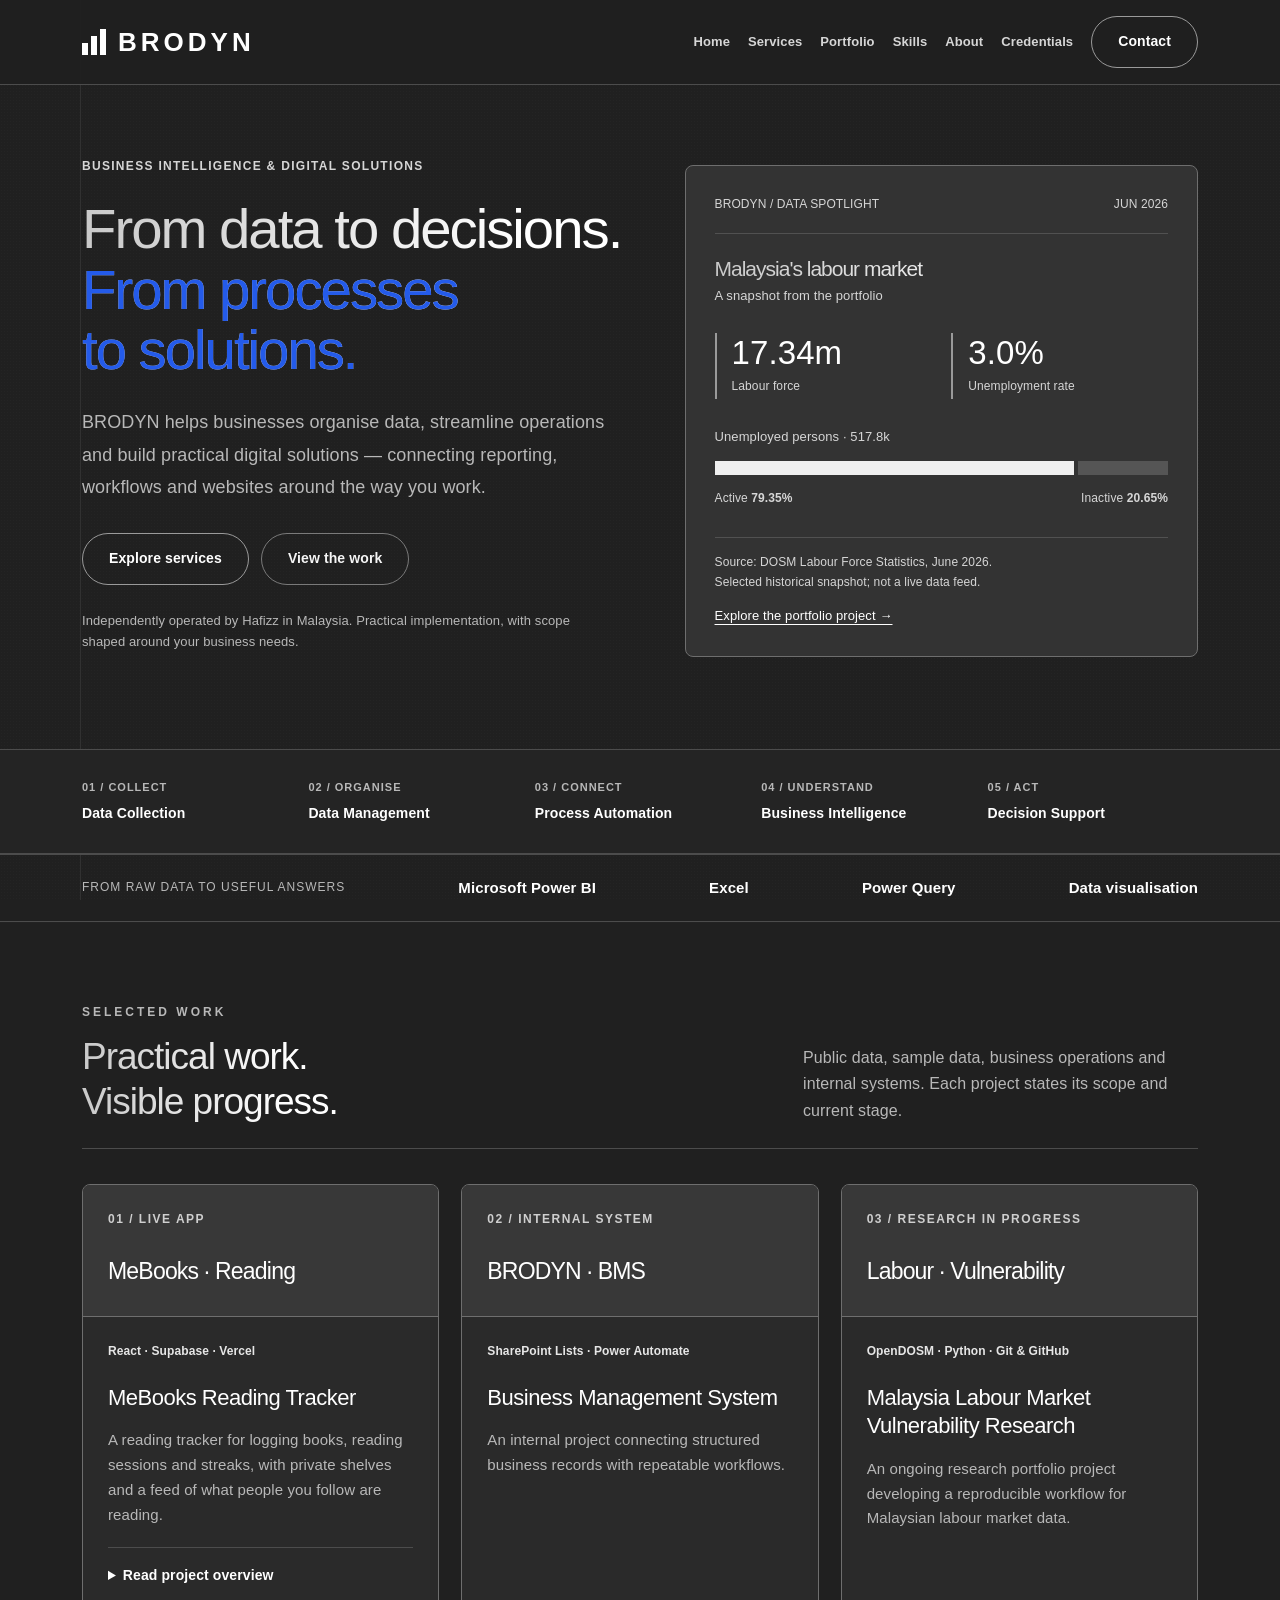
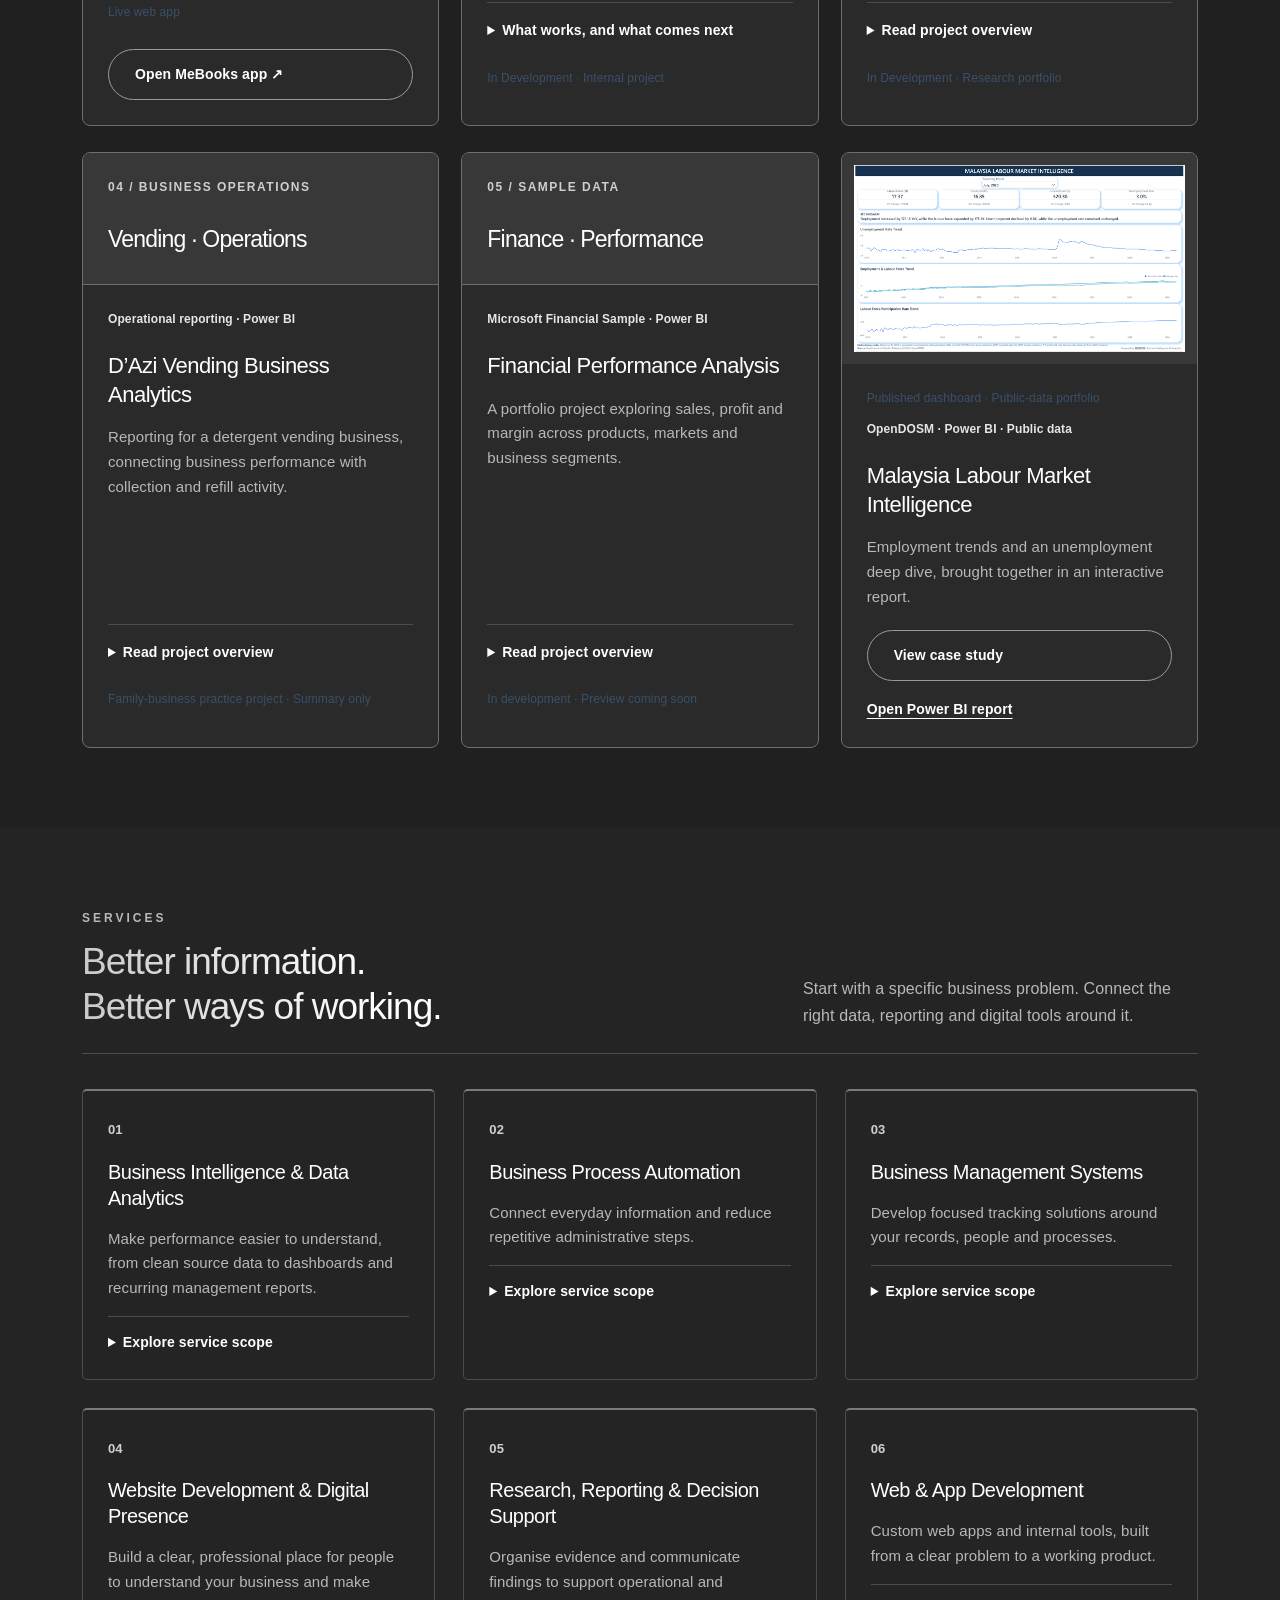
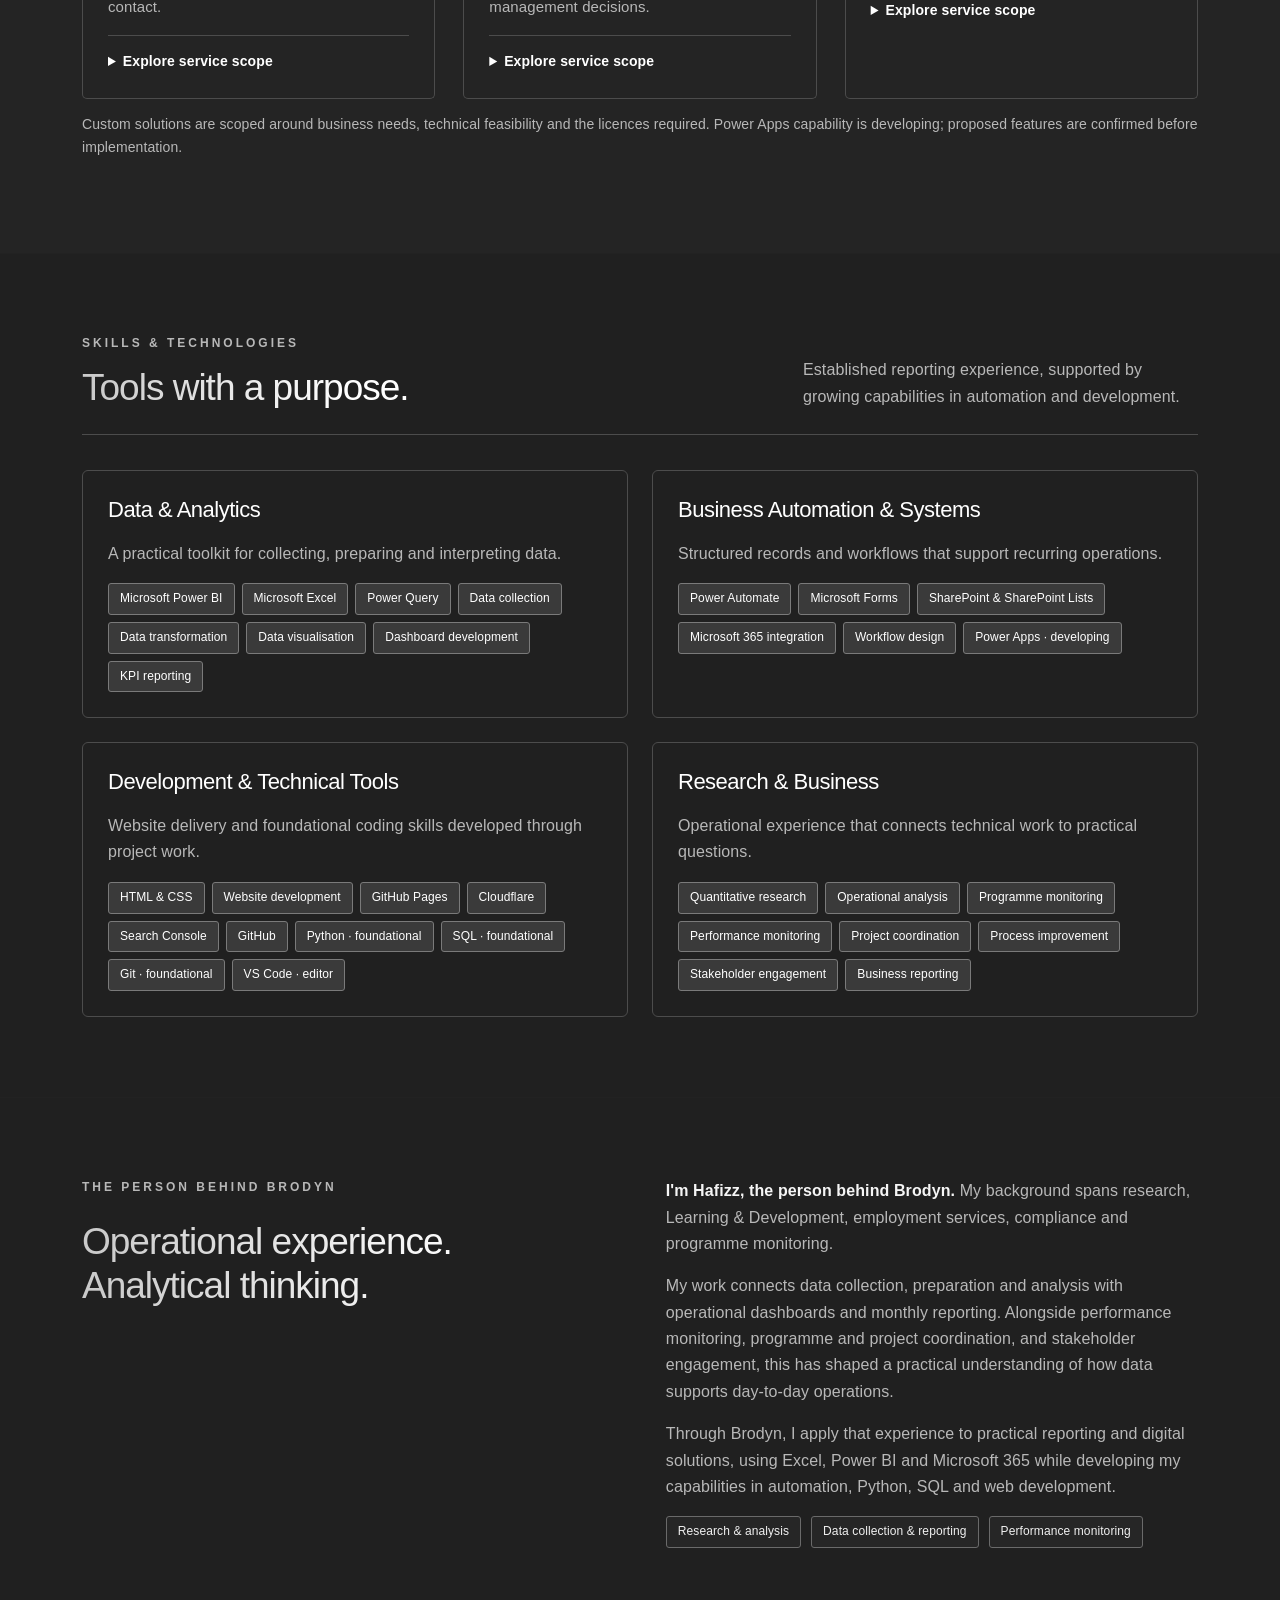
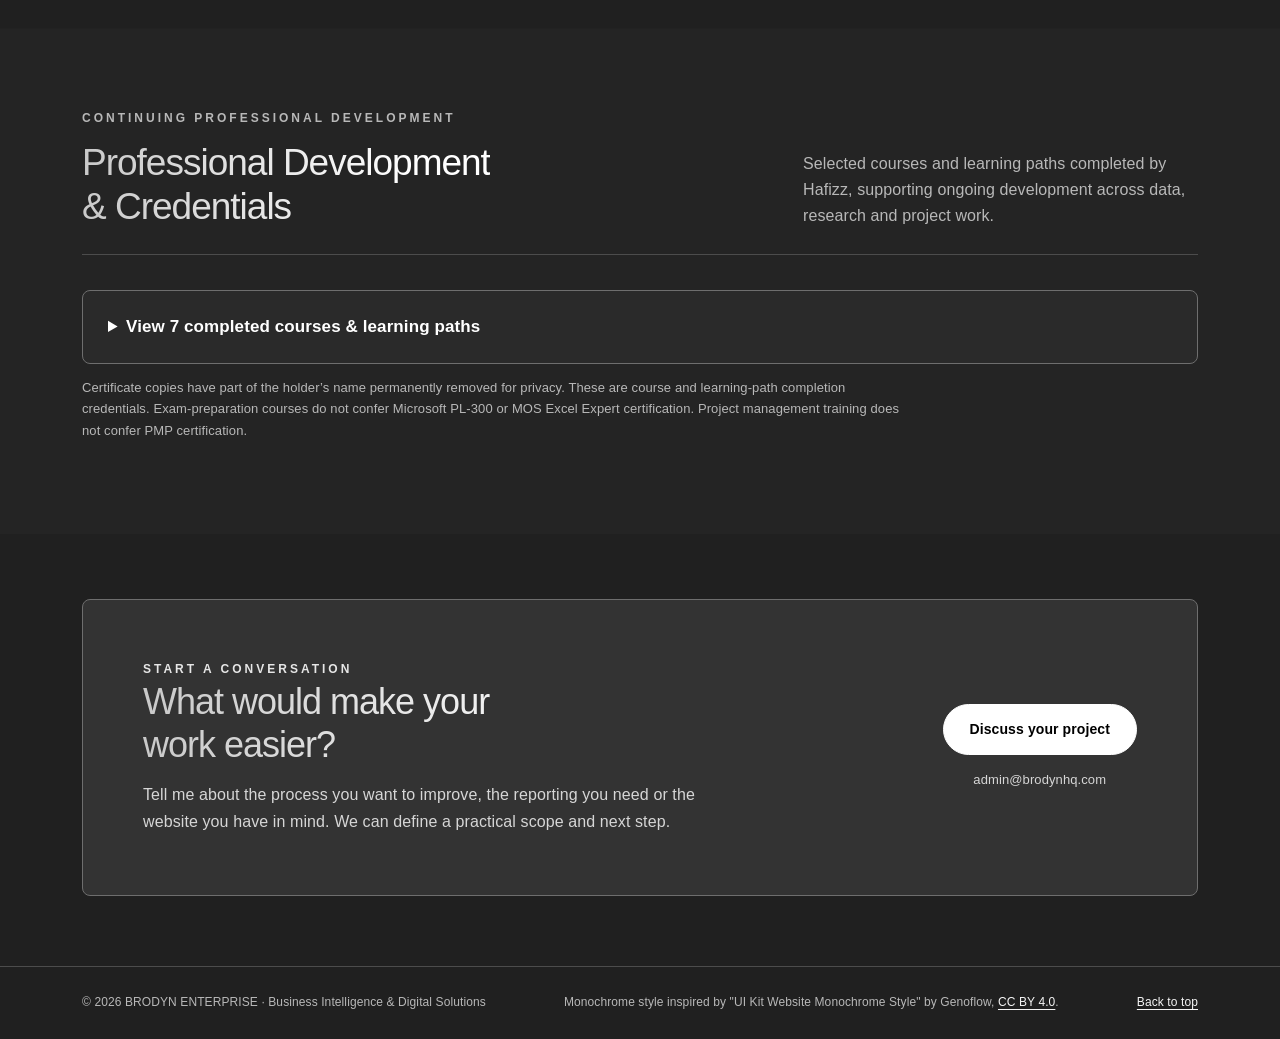
==== commit 64dd5592: "Buang pautan repo projek penyelidikan yang tergendala Co-Authored-By: Claude Haiku 5.5 <noreply@anth" ====
--- a/index.html
+++ b/index.html
@@ -21,7 +21,7 @@
 <section id="work"><div class="wrap"><div class="section-heading"><div><p class="eyebrow">Selected work</p><h2>Practical work.<br>Visible progress.</h2></div><p>Public data, sample data, business operations and internal systems. Each project states its scope and current stage.</p></div><div class="projects">
 <article class="project"><div class="project-top"><span>01 / LIVE APP</span><strong>MeBooks · Reading</strong></div><div class="project-body"><span class="tag">React · Supabase · Vercel</span><h3>MeBooks Reading Tracker</h3><p>A reading tracker for logging books, reading sessions and streaks, with private shelves and a feed of what people you follow are reading.</p><details><summary>Read project overview</summary><p><strong>Problem.</strong> Reading lists end up in notes apps or in your head, and most reading apps are public by default.</p><p><strong>What it does.</strong> Add books by ISBN or manually, log pages read each session, see streaks and pages per year, and export your data to CSV.</p><p><strong>Privacy.</strong> Private accounts and notes. Shelves can be shared with people you trust. The app's About &amp; privacy page explains what data is kept.</p><p><strong>Status.</strong> Live web app. No personal or test account data is shown on this page.</p></details><span class="status">Live web app</span><a class="button" href="https://mebooksv2.vercel.app" target="_blank" rel="noopener noreferrer" style="margin-top:14px">Open MeBooks app ↗</a></div></article>
 <article class="project"><div class="project-top"><span>02 / INTERNAL SYSTEM</span><strong>BRODYN · BMS</strong></div><div class="project-body"><span class="tag">SharePoint Lists · Power Automate</span><h3>Business Management System</h3><p>An internal project connecting structured business records with repeatable workflows.</p><details><summary>What works, and what comes next</summary><p><strong>Built so far.</strong> A client database using SharePoint Lists, with automated client reference ID generation through Power Automate.</p><p><strong>Planned expansion.</strong> Project tracking and connected business workflows. These modules are not yet operational.</p><p><strong>Privacy.</strong> Internal records and client information are not published.</p></details><span class="status">In Development · Internal project</span></div></article>
-<article class="project"><div class="project-top"><span>03 / RESEARCH IN PROGRESS</span><strong>Labour · Vulnerability</strong></div><div class="project-body"><span class="tag">OpenDOSM · Python · Git &amp; GitHub</span><h3>Malaysia Labour Market Vulnerability Research</h3><p>An ongoing research portfolio project developing a reproducible workflow for Malaysian labour market data.</p><details><summary>Read project overview</summary><p><strong>Current work.</strong> Downloading and processing monthly labour force data with Python, checking data consistency and preparing year-on-year indicators.</p><p><strong>Approach.</strong> Separate raw and processed data, maintain scripts with Git, and document work in GitHub.</p><p><strong>Next steps.</strong> Extend the analysis and research scope. Findings and a completed vulnerability framework are not yet published.</p></details><span class="status">In Development · Research portfolio</span><a class="project-link" href="https://github.com/brodyn-dev/malaysia-labour-market-vulnerability" target="_blank" rel="noopener noreferrer">View research repository ↗</a></div></article>
+<article class="project"><div class="project-top"><span>03 / RESEARCH IN PROGRESS</span><strong>Labour · Vulnerability</strong></div><div class="project-body"><span class="tag">OpenDOSM · Python · Git &amp; GitHub</span><h3>Malaysia Labour Market Vulnerability Research</h3><p>An ongoing research portfolio project developing a reproducible workflow for Malaysian labour market data.</p><details><summary>Read project overview</summary><p><strong>Current work.</strong> Downloading and processing monthly labour force data with Python, checking data consistency and preparing year-on-year indicators.</p><p><strong>Approach.</strong> Separate raw and processed data, maintain scripts with Git, and document work in GitHub.</p><p><strong>Next steps.</strong> Extend the analysis and research scope. Findings and a completed vulnerability framework are not yet published.</p></details><span class="status">In Development · Research portfolio</span></div></article>
 <article class="project"><div class="project-top"><span>04 / BUSINESS OPERATIONS</span><strong>Vending · Operations</strong></div><div class="project-body"><span class="tag">Operational reporting · Power BI</span><h3>D’Azi Vending Business Analytics</h3><p>Reporting for a detergent vending business, connecting business performance with collection and refill activity.</p><details><summary>Read project overview</summary><p><strong>Question.</strong> How can an owner monitor business performance and recurring vending operations in one place?</p><p><strong>Scope.</strong> Executive reporting, sales by segment or region, and operational views of visits, refills and revenue by location and time.</p><p><strong>Purpose.</strong> Support regular performance reviews and make operational records easier to interpret.</p><p><strong>Privacy.</strong> Private business financial data and dashboards are not published on this website. No revenue improvement or cost saving is claimed.</p></details><span class="status">Family-business practice project · Summary only</span></div></article>
 <article class="project"><div class="project-top"><span>05 / SAMPLE DATA</span><strong>Finance · Performance</strong></div><div class="project-body"><span class="tag">Microsoft Financial Sample · Power BI</span><h3>Financial Performance Analysis</h3><p>A portfolio project exploring sales, profit and margin across products, markets and business segments.</p><details><summary>Read project overview</summary><p><strong>Question.</strong> Which segments contribute to sales and profit, and where do margins weaken?</p><p><strong>Planned analysis.</strong> Monthly sales and profit trends, segment performance, product comparisons and discount analysis.</p><p><strong>Data.</strong> Microsoft's Financial Sample dataset. This is a learning and demonstration project, not a real company's financial results.</p><p><strong>Status.</strong> In development. The final dashboard and findings will be added when complete.</p></details><span class="status">In development · Preview coming soon</span></div></article>
 <article class="project"><a href="malaysia-labour-market.html" class="project-image"><img src="labour-overview.png" width="1280" height="720" alt="Malaysia labour market dashboard, July 2026" loading="lazy"></a><div class="project-body"><span class="status">Published dashboard · Public-data portfolio</span><span class="tag">OpenDOSM · Power BI · Public data</span><h3>Malaysia Labour Market Intelligence</h3><p>Employment trends and an unemployment deep dive, brought together in an interactive report.</p><a class="button" href="malaysia-labour-market.html">View case study</a><p style="margin-top:16px;margin-bottom:0"><a class="project-link" href="https://app.powerbi.com/view?r=eyJrIjoiMTdkZWMxNzEtMDdmMC00MTY0LWEzZDEtYjRiYjQwNDViMjVlIiwidCI6ImM4NjhmMmQ4LTllNmYtNDYxYy05MTQwLWY2NTFiYmU3MTFkNiJ9" target="_blank" rel="noopener noreferrer">Open Power BI report</a></p></div></article>
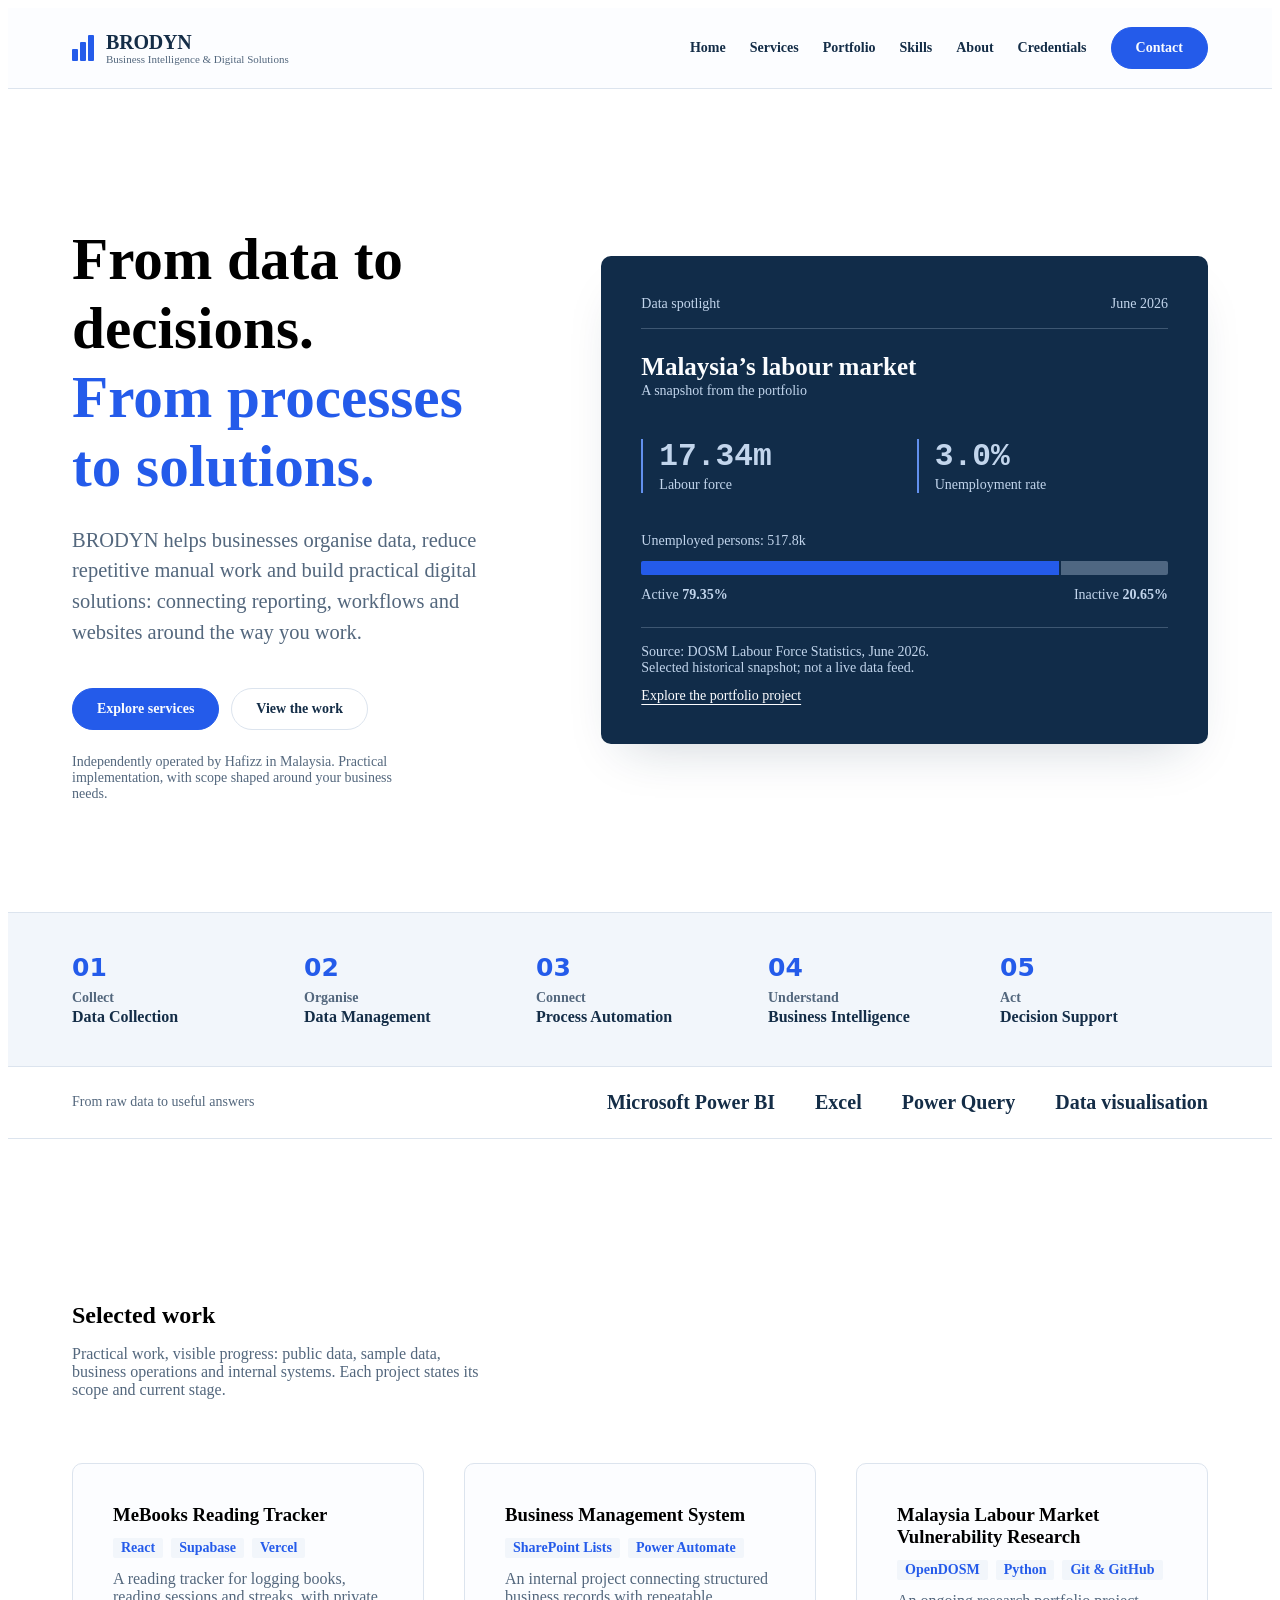
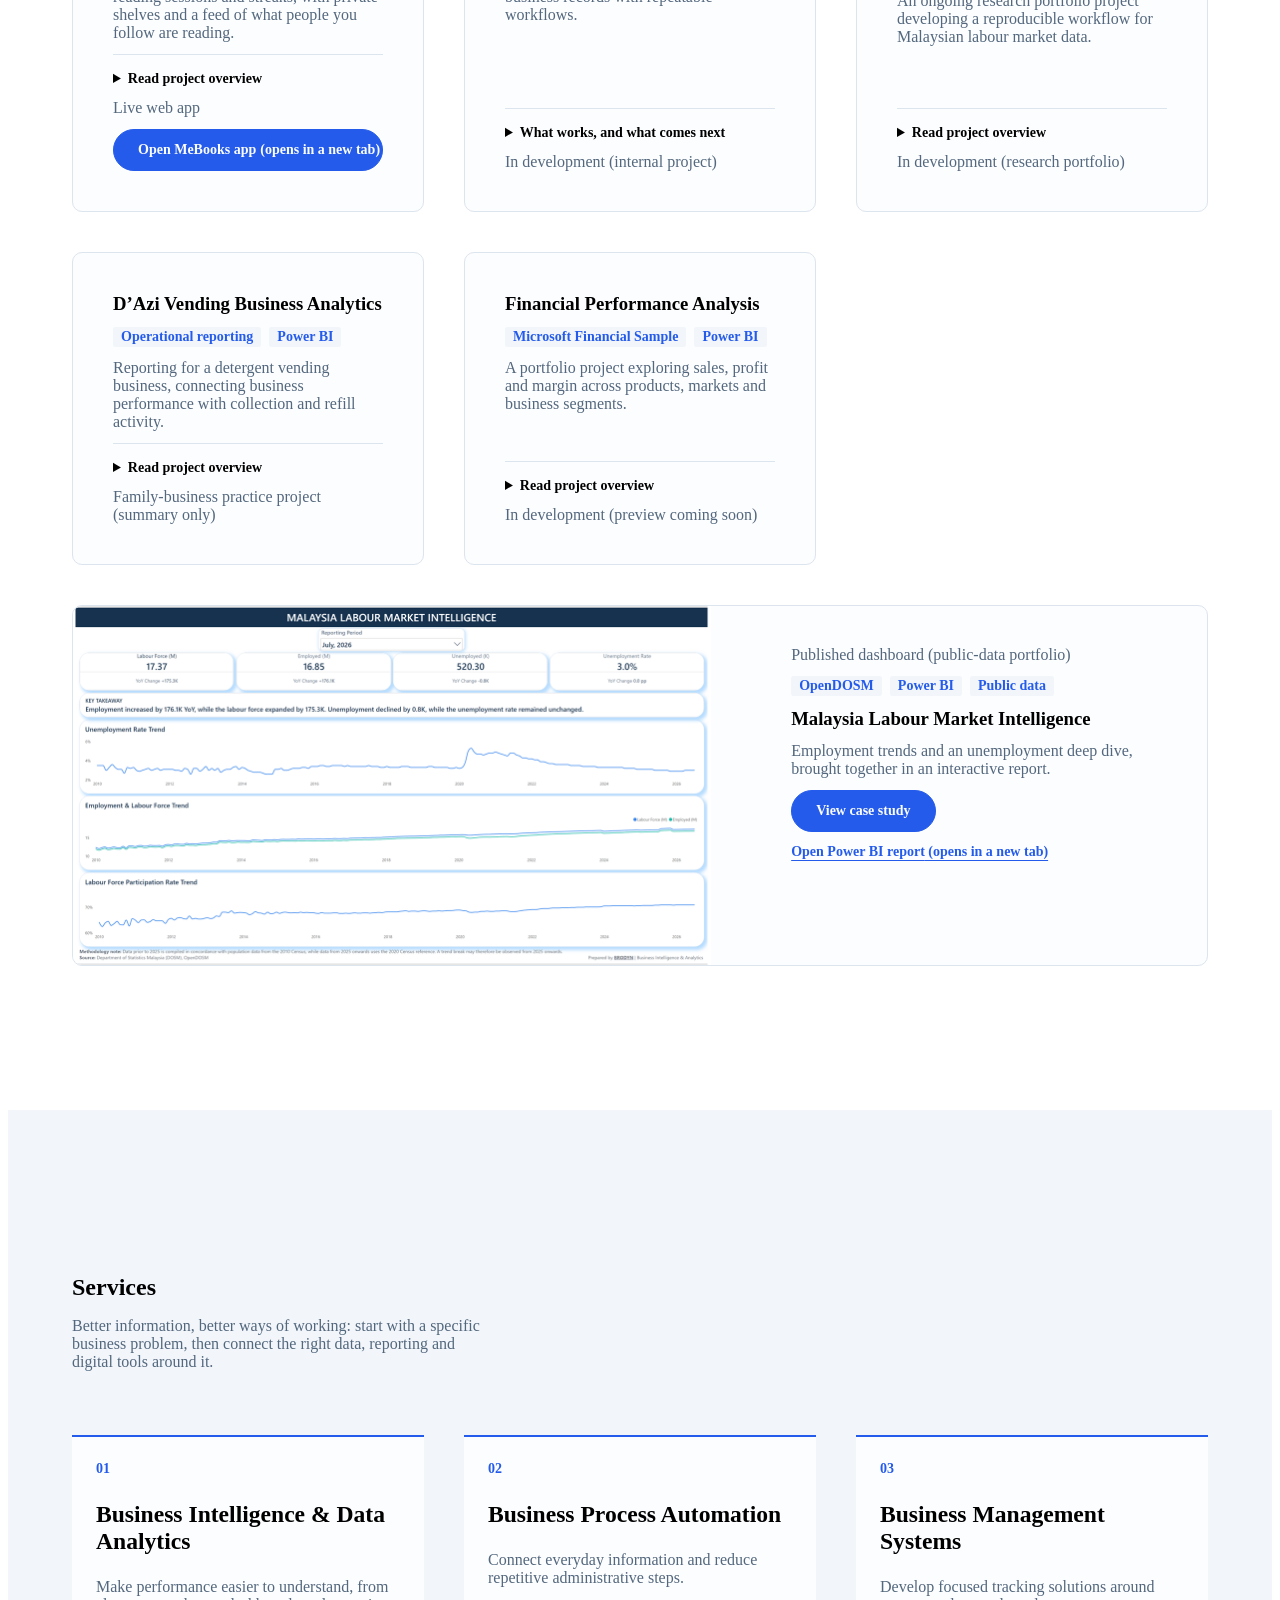
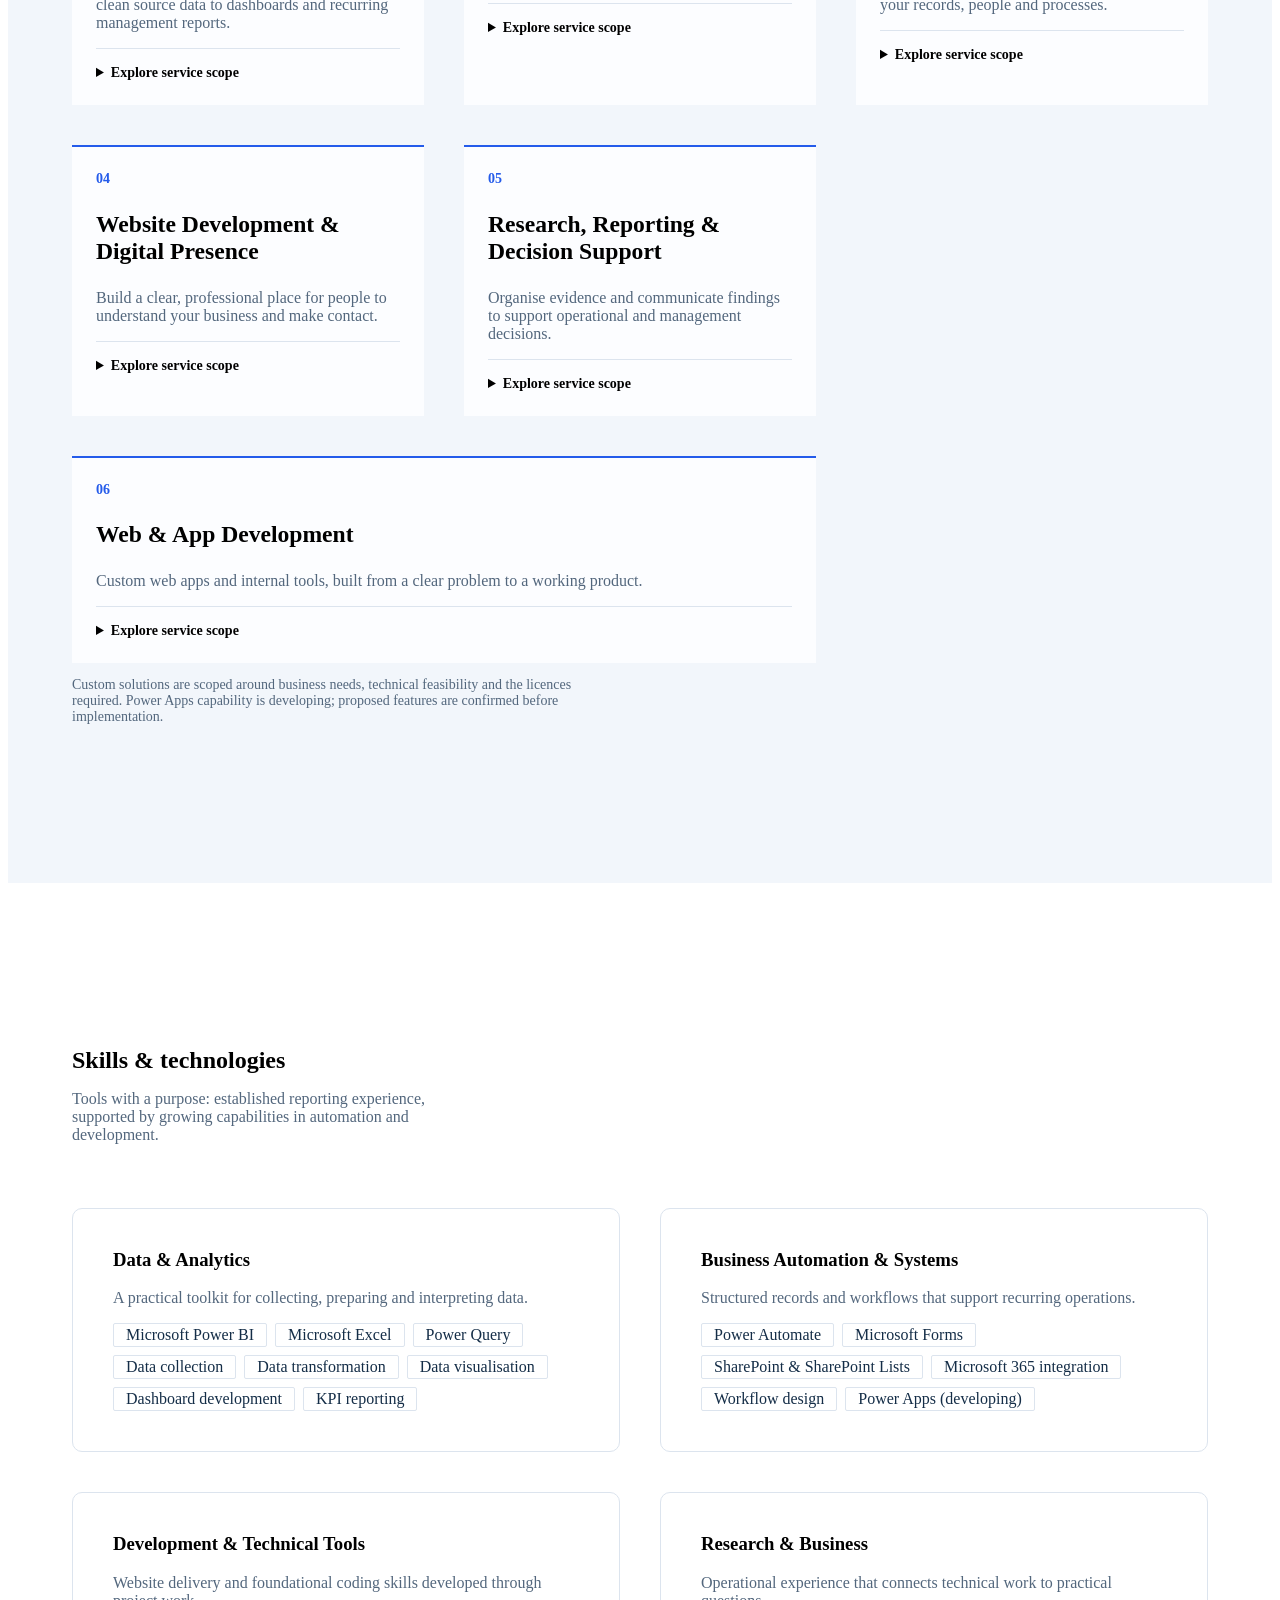
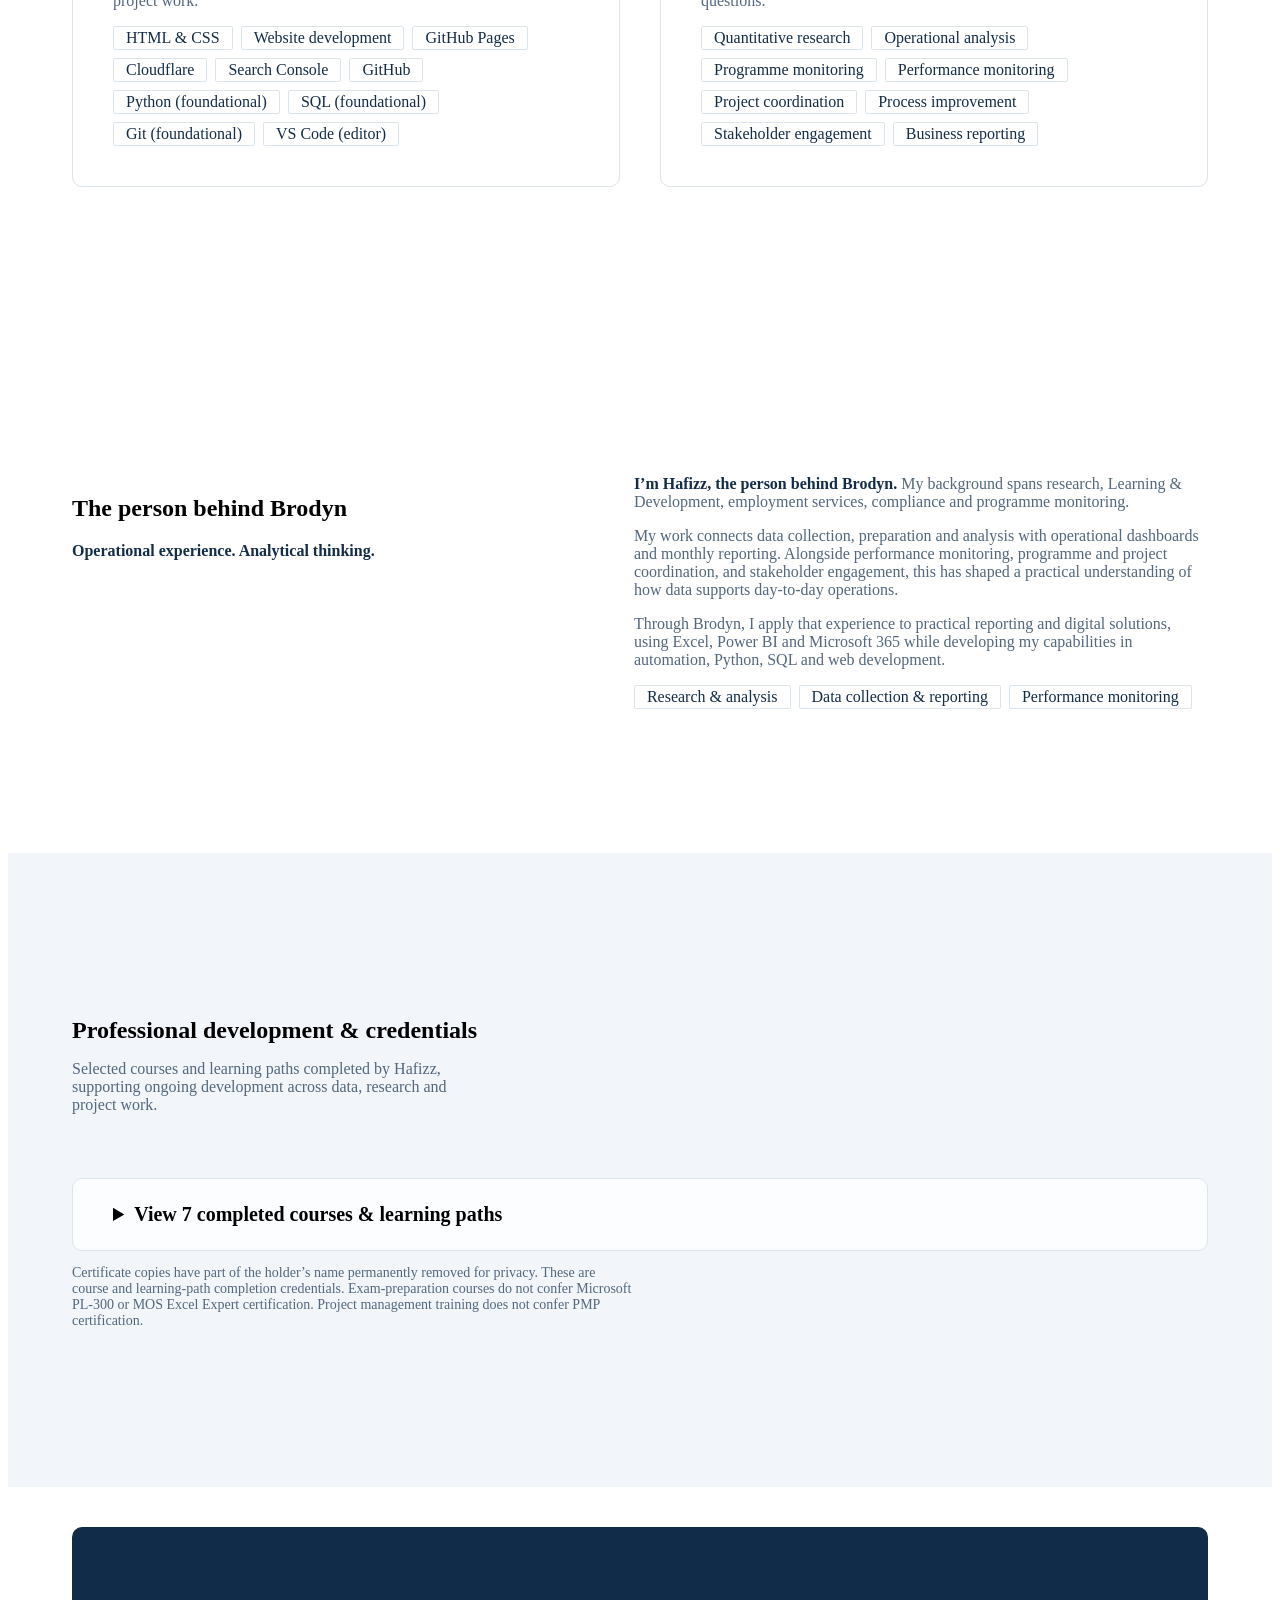
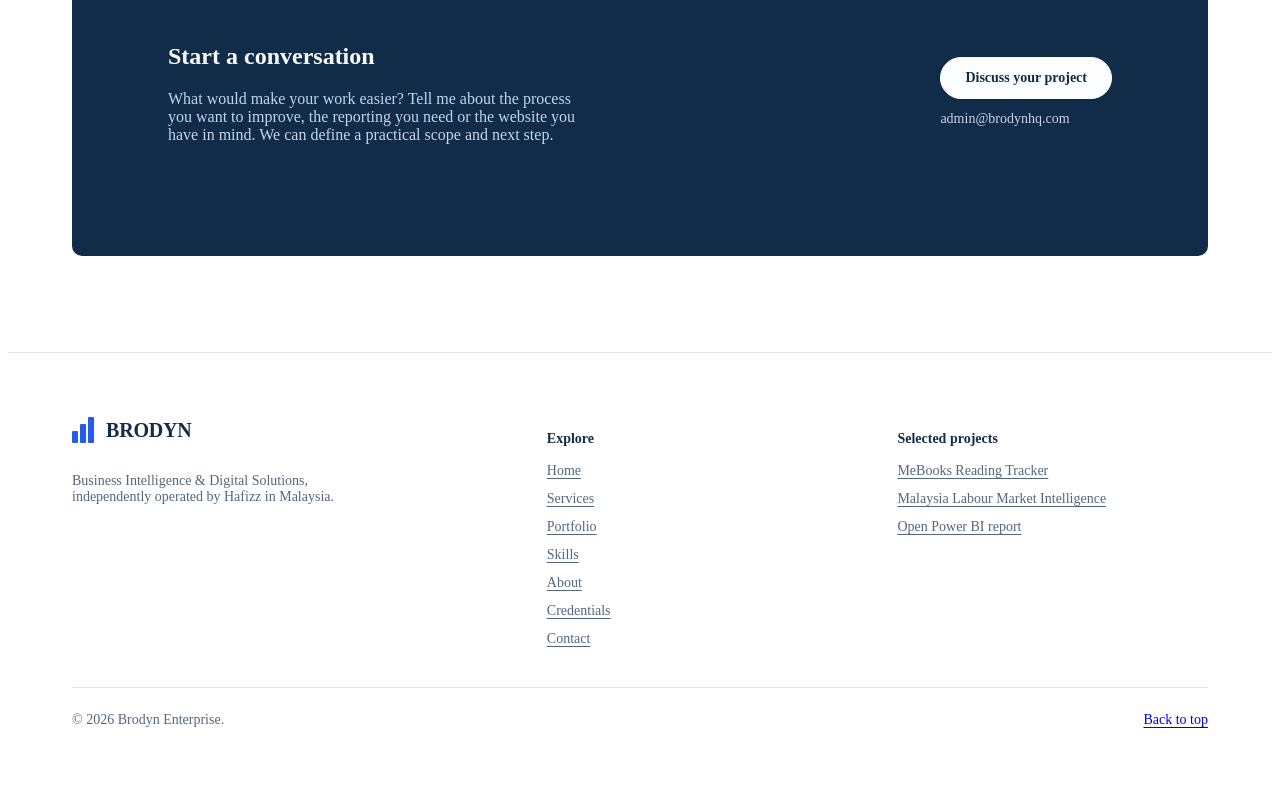
==== commit 0ac8517f: "Redesign index.html layout and visual composition Full-depth redesign of index.html's composition, k" ====
--- a/index.html
+++ b/index.html
@@ -9,26 +9,151 @@
 <meta name="description" content="BRODYN by Hafizz connects data collection, workflow automation, operational reporting and practical digital solutions for businesses in Malaysia.">
 <meta name="theme-color" content="#112c49"><meta property="og:title" content="BRODYN | Business Intelligence &amp; Digital Solutions"><meta property="og:description" content="From data to decisions. From processes to solutions. Explore reporting, automation and digital services by Hafizz in Malaysia."><meta property="og:type" content="website"><meta property="og:url" content="https://brodynhq.com/">
 <link rel="canonical" href="https://brodynhq.com/">
-<link rel="stylesheet" href="assets/site.css"><link rel="stylesheet" href="assets/theme-monochrome.css">
+<link rel="stylesheet" href="assets/site.css">
 </head>
 <body id="top"><a class="skip" href="#main">Skip to content</a>
-<header><div class="wrap nav"><a class="brand" href="#top" aria-label="Brodyn home"><span class="mark" aria-hidden="true"><i></i><i></i><i></i></span>BRODYN</a><nav aria-label="Main navigation"><a href="#top">Home</a><a href="#services">Services</a><a href="#work">Portfolio</a><a href="#skills">Skills</a><a href="#about">About</a><a href="#credentials">Credentials</a><a href="#contact" class="button">Contact</a></nav></div></header>
+<header><div class="wrap nav"><a class="brand" href="#top" aria-label="Brodyn home"><span class="mark" aria-hidden="true"><i></i><i></i><i></i></span><span class="brand-text"><b>BRODYN</b><small>Business Intelligence &amp; Digital Solutions</small></span></a><nav aria-label="Main navigation"><a href="#top">Home</a><a href="#services">Services</a><a href="#work">Portfolio</a><a href="#skills">Skills</a><a href="#about">About</a><a href="#credentials">Credentials</a><a href="#contact" class="button">Contact</a></nav></div></header>
 <main id="main">
-<div class="wrap hero"><div><p class="eyebrow">Business Intelligence &amp; Digital Solutions</p><h1>From data to decisions.<br><span>From processes<br>to solutions.</span></h1><p class="intro">BRODYN helps businesses organise data, streamline operations and build practical digital solutions — connecting reporting, workflows and websites around the way you work.</p><div class="actions"><a class="button" href="#services">Explore services</a><a class="button secondary" href="#work">View the work</a></div><p class="hero-note">Independently operated by Hafizz in Malaysia. Practical implementation, with scope shaped around your business needs.</p></div>
-<aside class="report" aria-label="Selected findings from the June 2026 Malaysia labour force project"><div class="report-top"><span>BRODYN / DATA SPOTLIGHT</span><span>JUN 2026</span></div><h2>Malaysia's labour market</h2><p>A snapshot from the portfolio</p><div class="metrics"><div class="metric"><strong>17.34m</strong><span>Labour force</span></div><div class="metric"><strong>3.0%</strong><span>Unemployment rate</span></div></div><div class="composition"><p>Unemployed persons · 517.8k</p><div class="bar" role="img" aria-label="Active unemployed 79.35 percent; inactive unemployed 20.65 percent"><b></b><b></b></div><div class="legend"><span>Active <strong>79.35%</strong></span><span>Inactive <strong>20.65%</strong></span></div></div><div class="report-foot">Source: DOSM Labour Force Statistics, June 2026.<br>Selected historical snapshot; not a live data feed.<br><a class="spotlight-link" href="malaysia-labour-market.html">Explore the portfolio project →</a></div></aside></div>
-<div class="workflow"><div class="wrap"><ol aria-label="The connected business workflow"><li><span>01 / COLLECT</span>Data Collection</li><li><span>02 / ORGANISE</span>Data Management</li><li><span>03 / CONNECT</span>Process Automation</li><li><span>04 / UNDERSTAND</span>Business Intelligence</li><li><span>05 / ACT</span>Decision Support</li></ol></div></div>
-<div class="tools"><div class="wrap"><span>FROM RAW DATA TO USEFUL ANSWERS</span><b>Microsoft Power BI</b><b>Excel</b><b>Power Query</b><b>Data visualisation</b></div></div>
-<section id="work"><div class="wrap"><div class="section-heading"><div><p class="eyebrow">Selected work</p><h2>Practical work.<br>Visible progress.</h2></div><p>Public data, sample data, business operations and internal systems. Each project states its scope and current stage.</p></div><div class="projects">
-<article class="project"><div class="project-top"><span>01 / LIVE APP</span><strong>MeBooks · Reading</strong></div><div class="project-body"><span class="tag">React · Supabase · Vercel</span><h3>MeBooks Reading Tracker</h3><p>A reading tracker for logging books, reading sessions and streaks, with private shelves and a feed of what people you follow are reading.</p><details><summary>Read project overview</summary><p><strong>Problem.</strong> Reading lists end up in notes apps or in your head, and most reading apps are public by default.</p><p><strong>What it does.</strong> Add books by ISBN or manually, log pages read each session, see streaks and pages per year, and export your data to CSV.</p><p><strong>Privacy.</strong> Private accounts and notes. Shelves can be shared with people you trust. The app's About &amp; privacy page explains what data is kept.</p><p><strong>Status.</strong> Live web app. No personal or test account data is shown on this page.</p></details><span class="status">Live web app</span><a class="button" href="https://mebooksv2.vercel.app" target="_blank" rel="noopener noreferrer" style="margin-top:14px">Open MeBooks app ↗</a></div></article>
-<article class="project"><div class="project-top"><span>02 / INTERNAL SYSTEM</span><strong>BRODYN · BMS</strong></div><div class="project-body"><span class="tag">SharePoint Lists · Power Automate</span><h3>Business Management System</h3><p>An internal project connecting structured business records with repeatable workflows.</p><details><summary>What works, and what comes next</summary><p><strong>Built so far.</strong> A client database using SharePoint Lists, with automated client reference ID generation through Power Automate.</p><p><strong>Planned expansion.</strong> Project tracking and connected business workflows. These modules are not yet operational.</p><p><strong>Privacy.</strong> Internal records and client information are not published.</p></details><span class="status">In Development · Internal project</span></div></article>
-<article class="project"><div class="project-top"><span>03 / RESEARCH IN PROGRESS</span><strong>Labour · Vulnerability</strong></div><div class="project-body"><span class="tag">OpenDOSM · Python · Git &amp; GitHub</span><h3>Malaysia Labour Market Vulnerability Research</h3><p>An ongoing research portfolio project developing a reproducible workflow for Malaysian labour market data.</p><details><summary>Read project overview</summary><p><strong>Current work.</strong> Downloading and processing monthly labour force data with Python, checking data consistency and preparing year-on-year indicators.</p><p><strong>Approach.</strong> Separate raw and processed data, maintain scripts with Git, and document work in GitHub.</p><p><strong>Next steps.</strong> Extend the analysis and research scope. Findings and a completed vulnerability framework are not yet published.</p></details><span class="status">In Development · Research portfolio</span></div></article>
-<article class="project"><div class="project-top"><span>04 / BUSINESS OPERATIONS</span><strong>Vending · Operations</strong></div><div class="project-body"><span class="tag">Operational reporting · Power BI</span><h3>D’Azi Vending Business Analytics</h3><p>Reporting for a detergent vending business, connecting business performance with collection and refill activity.</p><details><summary>Read project overview</summary><p><strong>Question.</strong> How can an owner monitor business performance and recurring vending operations in one place?</p><p><strong>Scope.</strong> Executive reporting, sales by segment or region, and operational views of visits, refills and revenue by location and time.</p><p><strong>Purpose.</strong> Support regular performance reviews and make operational records easier to interpret.</p><p><strong>Privacy.</strong> Private business financial data and dashboards are not published on this website. No revenue improvement or cost saving is claimed.</p></details><span class="status">Family-business practice project · Summary only</span></div></article>
-<article class="project"><div class="project-top"><span>05 / SAMPLE DATA</span><strong>Finance · Performance</strong></div><div class="project-body"><span class="tag">Microsoft Financial Sample · Power BI</span><h3>Financial Performance Analysis</h3><p>A portfolio project exploring sales, profit and margin across products, markets and business segments.</p><details><summary>Read project overview</summary><p><strong>Question.</strong> Which segments contribute to sales and profit, and where do margins weaken?</p><p><strong>Planned analysis.</strong> Monthly sales and profit trends, segment performance, product comparisons and discount analysis.</p><p><strong>Data.</strong> Microsoft's Financial Sample dataset. This is a learning and demonstration project, not a real company's financial results.</p><p><strong>Status.</strong> In development. The final dashboard and findings will be added when complete.</p></details><span class="status">In development · Preview coming soon</span></div></article>
-<article class="project"><a href="malaysia-labour-market.html" class="project-image"><img src="labour-overview.png" width="1280" height="720" alt="Malaysia labour market dashboard, July 2026" loading="lazy"></a><div class="project-body"><span class="status">Published dashboard · Public-data portfolio</span><span class="tag">OpenDOSM · Power BI · Public data</span><h3>Malaysia Labour Market Intelligence</h3><p>Employment trends and an unemployment deep dive, brought together in an interactive report.</p><a class="button" href="malaysia-labour-market.html">View case study</a><p style="margin-top:16px;margin-bottom:0"><a class="project-link" href="https://app.powerbi.com/view?r=eyJrIjoiMTdkZWMxNzEtMDdmMC00MTY0LWEzZDEtYjRiYjQwNDViMjVlIiwidCI6ImM4NjhmMmQ4LTllNmYtNDYxYy05MTQwLWY2NTFiYmU3MTFkNiJ9" target="_blank" rel="noopener noreferrer">Open Power BI report</a></p></div></article>
+<div class="wrap hero">
+<div class="hero-text">
+<h1>From data to decisions.<br><span>From processes<br>to solutions.</span></h1>
+<p class="lead">BRODYN helps businesses organise data, reduce repetitive manual work and build practical digital solutions: connecting reporting, workflows and websites around the way you work.</p>
+<div class="actions"><a class="button" href="#services">Explore services</a><a class="button secondary" href="#work">View the work</a></div>
+<p class="hero-note">Independently operated by Hafizz in Malaysia. Practical implementation, with scope shaped around your business needs.</p>
+</div>
+<aside class="report" aria-label="Selected findings from the June 2026 Malaysia labour force project">
+<div class="report-top"><span>Data spotlight</span><time datetime="2026-06">June 2026</time></div>
+<h2>Malaysia&rsquo;s labour market</h2>
+<p>A snapshot from the portfolio</p>
+<div class="metrics"><div class="metric"><strong>17.34m</strong><span>Labour force</span></div><div class="metric"><strong>3.0%</strong><span>Unemployment rate</span></div></div>
+<div class="composition"><p>Unemployed persons: 517.8k</p><div class="bar" role="img" aria-label="Active unemployed 79.35 percent; inactive unemployed 20.65 percent"><b></b><b></b></div><div class="legend"><span>Active <strong>79.35%</strong></span><span>Inactive <strong>20.65%</strong></span></div></div>
+<div class="report-foot"><p>Source: DOSM Labour Force Statistics, June 2026.<br>Selected historical snapshot; not a live data feed.</p><a class="spotlight-link" href="malaysia-labour-market.html">Explore the portfolio project</a></div>
+</aside>
+</div>
+
+<div class="workflow"><div class="wrap">
+<ol class="workflow-list" aria-label="The connected business workflow">
+<li><span class="workflow-verb">Collect</span>Data Collection</li>
+<li><span class="workflow-verb">Organise</span>Data Management</li>
+<li><span class="workflow-verb">Connect</span>Process Automation</li>
+<li><span class="workflow-verb">Understand</span>Business Intelligence</li>
+<li><span class="workflow-verb">Act</span>Decision Support</li>
+</ol>
+</div></div>
+
+<div class="tools"><div class="wrap">
+<p class="tools-caption">From raw data to useful answers</p>
+<ul class="tool-list"><li>Microsoft Power BI</li><li>Excel</li><li>Power Query</li><li>Data visualisation</li></ul>
+</div></div>
+
+<section id="work"><div class="wrap">
+<div class="section-heading"><div><h2>Selected work</h2><p class="lead">Practical work, visible progress: public data, sample data, business operations and internal systems. Each project states its scope and current stage.</p></div></div>
+<div class="projects">
+
+<article class="project"><div class="project-body">
+<h3>MeBooks Reading Tracker</h3>
+<ul class="tech"><li>React</li><li>Supabase</li><li>Vercel</li></ul>
+<p>A reading tracker for logging books, reading sessions and streaks, with private shelves and a feed of what people you follow are reading.</p>
+<details><summary>Read project overview</summary><p><strong>Problem.</strong> Reading lists end up in notes apps or in your head, and most reading apps are public by default.</p><p><strong>What it does.</strong> Add books by ISBN or manually, log pages read each session, see streaks and pages per year, and export your data to CSV.</p><p><strong>Privacy.</strong> Private accounts and notes. Shelves can be shared with people you trust. The app&rsquo;s About &amp; privacy page explains what data is kept.</p><p><strong>Status.</strong> Live web app. No personal or test account data is shown on this page.</p></details>
+<p class="status">Live web app</p>
+<a class="button" href="https://mebooksv2.vercel.app" target="_blank" rel="noopener noreferrer">Open MeBooks app<span class="visually-hidden"> (opens in a new tab)</span></a>
+</div></article>
+
+<article class="project"><div class="project-body">
+<h3>Business Management System</h3>
+<ul class="tech"><li>SharePoint Lists</li><li>Power Automate</li></ul>
+<p>An internal project connecting structured business records with repeatable workflows.</p>
+<details><summary>What works, and what comes next</summary><p><strong>Built so far.</strong> A client database using SharePoint Lists, with automated client reference ID generation through Power Automate.</p><p><strong>Planned expansion.</strong> Project tracking and connected business workflows. These modules are not yet operational.</p><p><strong>Privacy.</strong> Internal records and client information are not published.</p></details>
+<p class="status">In development (internal project)</p>
+</div></article>
+
+<article class="project"><div class="project-body">
+<h3>Malaysia Labour Market Vulnerability Research</h3>
+<ul class="tech"><li>OpenDOSM</li><li>Python</li><li>Git &amp; GitHub</li></ul>
+<p>An ongoing research portfolio project developing a reproducible workflow for Malaysian labour market data.</p>
+<details><summary>Read project overview</summary><p><strong>Current work.</strong> Downloading and processing monthly labour force data with Python, checking data consistency and preparing year-on-year indicators.</p><p><strong>Approach.</strong> Separate raw and processed data, maintain scripts with Git, and document work in GitHub.</p><p><strong>Next steps.</strong> Extend the analysis and research scope. Findings and a completed vulnerability framework are not yet published.</p></details>
+<p class="status">In development (research portfolio)</p>
+</div></article>
+
+<article class="project"><div class="project-body">
+<h3>D&rsquo;Azi Vending Business Analytics</h3>
+<ul class="tech"><li>Operational reporting</li><li>Power BI</li></ul>
+<p>Reporting for a detergent vending business, connecting business performance with collection and refill activity.</p>
+<details><summary>Read project overview</summary><p><strong>Question.</strong> How can an owner monitor business performance and recurring vending operations in one place?</p><p><strong>Scope.</strong> Executive reporting, sales by segment or region, and operational views of visits, refills and revenue by location and time.</p><p><strong>Purpose.</strong> Support regular performance reviews and make operational records easier to interpret.</p><p><strong>Privacy.</strong> Private business financial data and dashboards are not published on this website. No revenue improvement or cost saving is claimed.</p></details>
+<p class="status">Family-business practice project (summary only)</p>
+</div></article>
+
+<article class="project"><div class="project-body">
+<h3>Financial Performance Analysis</h3>
+<ul class="tech"><li>Microsoft Financial Sample</li><li>Power BI</li></ul>
+<p>A portfolio project exploring sales, profit and margin across products, markets and business segments.</p>
+<details><summary>Read project overview</summary><p><strong>Question.</strong> Which segments contribute to sales and profit, and where do margins weaken?</p><p><strong>Planned analysis.</strong> Monthly sales and profit trends, segment performance, product comparisons and discount analysis.</p><p><strong>Data.</strong> Microsoft&rsquo;s Financial Sample dataset. This is a learning and demonstration project, not a real company&rsquo;s financial results.</p><p><strong>Status.</strong> In development. The final dashboard and findings will be added when complete.</p></details>
+<p class="status">In development (preview coming soon)</p>
+</div></article>
+
+<article class="project project-featured"><a href="malaysia-labour-market.html" class="project-image"><img src="labour-overview.png" width="1280" height="720" alt="Malaysia labour market dashboard, July 2026" loading="lazy"></a><div class="project-body">
+<p class="status">Published dashboard (public-data portfolio)</p>
+<ul class="tech"><li>OpenDOSM</li><li>Power BI</li><li>Public data</li></ul>
+<h3>Malaysia Labour Market Intelligence</h3>
+<p>Employment trends and an unemployment deep dive, brought together in an interactive report.</p>
+<div class="actions"><a class="button" href="malaysia-labour-market.html">View case study</a><a class="project-link" href="https://app.powerbi.com/view?r=eyJrIjoiMTdkZWMxNzEtMDdmMC00MTY0LWEzZDEtYjRiYjQwNDViMjVlIiwidCI6ImM4NjhmMmQ4LTllNmYtNDYxYy05MTQwLWY2NTFiYmU3MTFkNiJ9" target="_blank" rel="noopener noreferrer">Open Power BI report<span class="visually-hidden"> (opens in a new tab)</span></a></div>
+</div></article>
+
 </div></div></section>
-<section id="services" class="services"><div class="wrap"><div class="section-heading"><div><p class="eyebrow">Services</p><h2>Better information.<br>Better ways of working.</h2></div><p>Start with a specific business problem. Connect the right data, reporting and digital tools around it.</p></div><div class="service-grid"><article><span class="service-num">01</span><h3>Business Intelligence &amp; Data Analytics</h3><p>Make performance easier to understand, from clean source data to dashboards and recurring management reports.</p><details><summary>Explore service scope</summary><ul><li>Interactive Power BI dashboards and KPI development</li><li>Data preparation, cleaning, transformation and analysis</li><li>Excel and Power Query reporting</li><li>Financial and operational performance monitoring</li><li>Data integration and reporting automation</li><li>Monthly Performance Reporting</li></ul></details></article><article><span class="service-num">02</span><h3>Business Process Automation</h3><p>Connect everyday information and reduce repetitive administrative steps.</p><details><summary>Explore service scope</summary><ul><li>Microsoft Power Automate workflows</li><li>Automated notifications and email workflows</li><li>Microsoft Forms and SharePoint integration</li><li>Digital data collection and reporting setup</li><li>Workflow design and standardisation</li></ul></details></article><article><span class="service-num">03</span><h3>Business Management Systems</h3><p>Develop focused tracking solutions around your records, people and processes.</p><details><summary>Explore service scope</summary><ul><li>SharePoint Lists for structured business records</li><li>Custom client and project tracking</li><li>Power Apps-based data entry interfaces, subject to feasibility</li><li>Connected workflows and operational reporting</li><li>Business process digitalisation</li></ul></details></article><article><span class="service-num">04</span><h3>Website Development &amp; Digital Presence</h3><p>Build a clear, professional place for people to understand your business and make contact.</p><details><summary>Explore service scope</summary><ul><li>Business landing pages and portfolio websites</li><li>Responsive website design and setup</li><li>GitHub Pages deployment and custom domains</li><li>Website maintenance and content updates</li><li>Essential search visibility configuration</li></ul></details></article><article><span class="service-num">05</span><h3>Research, Reporting &amp; Decision Support</h3><p>Organise evidence and communicate findings to support operational and management decisions.</p><details><summary>Explore service scope</summary><ul><li>Quantitative research support</li><li>Data analysis and visualisation</li><li>Operational and programme monitoring</li><li>Evidence-based business and management reporting</li><li>Management information dashboards</li><li>Research-oriented data projects</li></ul></details></article><article style="grid-column:auto"><span class="service-num">06</span><h3>Web &amp; App Development</h3><p>Custom web apps and internal tools, built from a clear problem to a working product.</p><details><summary>Explore service scope</summary><ul style="columns:1"><li>Responsive web apps built with React and Vite</li><li>Accounts and data with Supabase, including row-level security</li><li>Deployment on Vercel or GitHub Pages, with a custom domain</li><li>Internal tools that connect to your existing data and workflows</li><li>Security review and feature planning before launch</li></ul></details></article></div><p class="skills-note">Custom solutions are scoped around business needs, technical feasibility and the licences required. Power Apps capability is developing; proposed features are confirmed before implementation.</p></div></section>
-<section id="skills"><div class="wrap"><div class="section-heading"><div><p class="eyebrow">Skills &amp; technologies</p><h2>Tools with a purpose.</h2></div><p>Established reporting experience, supported by growing capabilities in automation and development.</p></div><div class="skill-grid"><article><h3>Data &amp; Analytics</h3><p>A practical toolkit for collecting, preparing and interpreting data.</p><div class="credentials"><span>Microsoft Power BI</span><span>Microsoft Excel</span><span>Power Query</span><span>Data collection</span><span>Data transformation</span><span>Data visualisation</span><span>Dashboard development</span><span>KPI reporting</span></div></article><article><h3>Business Automation &amp; Systems</h3><p>Structured records and workflows that support recurring operations.</p><div class="credentials"><span>Power Automate</span><span>Microsoft Forms</span><span>SharePoint &amp; SharePoint Lists</span><span>Microsoft 365 integration</span><span>Workflow design</span><span>Power Apps · developing</span></div></article><article><h3>Development &amp; Technical Tools</h3><p>Website delivery and foundational coding skills developed through project work.</p><div class="credentials"><span>HTML &amp; CSS</span><span>Website development</span><span>GitHub Pages</span><span>Cloudflare</span><span>Search Console</span><span>GitHub</span><span>Python · foundational</span><span>SQL · foundational</span><span>Git · foundational</span><span>VS Code · editor</span></div></article><article><h3>Research &amp; Business</h3><p>Operational experience that connects technical work to practical questions.</p><div class="credentials"><span>Quantitative research</span><span>Operational analysis</span><span>Programme monitoring</span><span>Performance monitoring</span><span>Project coordination</span><span>Process improvement</span><span>Stakeholder engagement</span><span>Business reporting</span></div></article></div></div></section><section id="about"><div class="wrap about"><div><p class="eyebrow">The person behind Brodyn</p><h2>Operational experience.<br>Analytical thinking.</h2></div><div><p><strong>I'm Hafizz, the person behind Brodyn.</strong> My background spans research, Learning &amp; Development, employment services, compliance and programme monitoring.</p><p>My work connects data collection, preparation and analysis with operational dashboards and monthly reporting. Alongside performance monitoring, programme and project coordination, and stakeholder engagement, this has shaped a practical understanding of how data supports day-to-day operations.</p><p>Through Brodyn, I apply that experience to practical reporting and digital solutions, using Excel, Power BI and Microsoft 365 while developing my capabilities in automation, Python, SQL and web development.</p><div class="credentials"><span>Research &amp; analysis</span><span>Data collection &amp; reporting</span><span>Performance monitoring</span></div></div></div></section>
-<section id="credentials" class="learning"><div class="wrap"><div class="section-heading"><div><p class="eyebrow">Continuing professional development</p><h2>Professional Development<br>&amp; Credentials</h2></div><p>Selected courses and learning paths completed by Hafizz, supporting ongoing development across data, research and project work.</p></div><details class="credential-list"><summary>View 7 completed courses &amp; learning paths</summary><ul class="credential-grid"><li><span class="credential-kind">Learning path</span><h3>Become a Data Analyst</h3><p>LinkedIn Learning · March 2025</p><a href="assets/credentials/data-analyst.pdf" target="_blank" rel="noopener noreferrer">View certificate · privacy-edited PDF ↗</a></li><li><span class="credential-kind">Course · exam preparation</span><h3>Microsoft Power BI Data Analyst Associate (PL-300) Cert Prep by Microsoft Press (2024)</h3><p>LinkedIn Learning · December 2025</p><a href="assets/credentials/power-bi-pl300-cert-prep.pdf" target="_blank" rel="noopener noreferrer">View certificate · privacy-edited PDF ↗</a></li><li><span class="credential-kind">Course · exam preparation</span><h3>Microsoft Office Specialist: Excel Expert (Microsoft 365 Apps) Cert Prep</h3><p>LinkedIn Learning · March 2026</p><a href="assets/credentials/excel-expert-cert-prep.pdf" target="_blank" rel="noopener noreferrer">View certificate · privacy-edited PDF ↗</a></li><li><span class="credential-kind">Course</span><h3>SQL Essential Training</h3><p>LinkedIn Learning · November 2025</p><a href="assets/credentials/sql-essential-training.pdf" target="_blank" rel="noopener noreferrer">View certificate · privacy-edited PDF ↗</a></li><li><span class="credential-kind">Learning path</span><h3>Career Essentials in Project Management by Microsoft and LinkedIn</h3><p>LinkedIn Learning · April 2026</p><a href="assets/credentials/project-management-career-essentials.pdf" target="_blank" rel="noopener noreferrer">View certificate · privacy-edited PDF ↗</a></li><li><span class="credential-kind">Course</span><h3>Project Management Foundations</h3><p>LinkedIn Learning · March 2026</p><a href="assets/credentials/project-management-foundations.pdf" target="_blank" rel="noopener noreferrer">View certificate · privacy-edited PDF ↗</a></li><li><span class="credential-kind">Course</span><h3>Academic Research Foundations: Quantitative</h3><p>LinkedIn Learning · December 2025</p><a href="assets/credentials/quantitative-research-foundations.pdf" target="_blank" rel="noopener noreferrer">View certificate · privacy-edited PDF ↗</a></li></ul></details><p class="learning-note">Certificate copies have part of the holder’s name permanently removed for privacy. These are course and learning-path completion credentials. Exam-preparation courses do not confer Microsoft PL-300 or MOS Excel Expert certification. Project management training does not confer PMP certification.</p></div></section>
-<div class="wrap"><section id="contact" class="contact"><div><p class="eyebrow">Start a conversation</p><h2>What would make your<br>work easier?</h2><p>Tell me about the process you want to improve, the reporting you need or the website you have in mind. We can define a practical scope and next step.</p></div><div><a class="button" href="mailto:admin@brodynhq.com?subject=Brodyn%20project%20enquiry">Discuss your project</a><small>admin@brodynhq.com</small></div></section></div>
-</main><footer><div class="wrap"><span>© 2026 BRODYN ENTERPRISE · Business Intelligence &amp; Digital Solutions</span><span> Monochrome style inspired by "UI Kit Website Monochrome Style" by Genoflow, <a href="https://creativecommons.org/licenses/by/4.0/" target="_blank" rel="noopener noreferrer">CC BY 4.0</a>.</span><a href="#top">Back to top</a></div></footer>
+
+<section id="services" class="services"><div class="wrap">
+<div class="section-heading"><div><h2>Services</h2><p class="lead">Better information, better ways of working: start with a specific business problem, then connect the right data, reporting and digital tools around it.</p></div></div>
+<ol class="service-grid">
+<li><h3>Business Intelligence &amp; Data Analytics</h3><p>Make performance easier to understand, from clean source data to dashboards and recurring management reports.</p><details><summary>Explore service scope</summary><ul><li>Interactive Power BI dashboards and KPI development</li><li>Data preparation, cleaning, transformation and analysis</li><li>Excel and Power Query reporting</li><li>Financial and operational performance monitoring</li><li>Data integration and reporting automation</li><li>Monthly performance reporting</li></ul></details></li>
+<li><h3>Business Process Automation</h3><p>Connect everyday information and reduce repetitive administrative steps.</p><details><summary>Explore service scope</summary><ul><li>Microsoft Power Automate workflows</li><li>Automated notifications and email workflows</li><li>Microsoft Forms and SharePoint integration</li><li>Digital data collection and reporting setup</li><li>Workflow design and standardisation</li></ul></details></li>
+<li><h3>Business Management Systems</h3><p>Develop focused tracking solutions around your records, people and processes.</p><details><summary>Explore service scope</summary><ul><li>SharePoint Lists for structured business records</li><li>Custom client and project tracking</li><li>Power Apps-based data entry interfaces, subject to feasibility</li><li>Connected workflows and operational reporting</li><li>Business process digitalisation</li></ul></details></li>
+<li><h3>Website Development &amp; Digital Presence</h3><p>Build a clear, professional place for people to understand your business and make contact.</p><details><summary>Explore service scope</summary><ul><li>Business landing pages and portfolio websites</li><li>Responsive website design and setup</li><li>GitHub Pages deployment and custom domains</li><li>Website maintenance and content updates</li><li>Essential search visibility configuration</li></ul></details></li>
+<li><h3>Research, Reporting &amp; Decision Support</h3><p>Organise evidence and communicate findings to support operational and management decisions.</p><details><summary>Explore service scope</summary><ul><li>Quantitative research support</li><li>Data analysis and visualisation</li><li>Operational and programme monitoring</li><li>Evidence-based business and management reporting</li><li>Management information dashboards</li><li>Research-oriented data projects</li></ul></details></li>
+<li><h3>Web &amp; App Development</h3><p>Custom web apps and internal tools, built from a clear problem to a working product.</p><details><summary>Explore service scope</summary><ul><li>Responsive web apps built with React and Vite</li><li>Accounts and data with Supabase, including row-level security</li><li>Deployment on Vercel or GitHub Pages, with a custom domain</li><li>Internal tools that connect to your existing data and workflows</li><li>Security review and feature planning before launch</li></ul></details></li>
+</ol>
+<p class="skills-note">Custom solutions are scoped around business needs, technical feasibility and the licences required. Power Apps capability is developing; proposed features are confirmed before implementation.</p>
+</div></section>
+
+<section id="skills"><div class="wrap">
+<div class="section-heading"><div><h2>Skills &amp; technologies</h2><p class="lead">Tools with a purpose: established reporting experience, supported by growing capabilities in automation and development.</p></div></div>
+<div class="skill-grid">
+<article><h3>Data &amp; Analytics</h3><p>A practical toolkit for collecting, preparing and interpreting data.</p><ul class="credentials"><li>Microsoft Power BI</li><li>Microsoft Excel</li><li>Power Query</li><li>Data collection</li><li>Data transformation</li><li>Data visualisation</li><li>Dashboard development</li><li>KPI reporting</li></ul></article>
+<article><h3>Business Automation &amp; Systems</h3><p>Structured records and workflows that support recurring operations.</p><ul class="credentials"><li>Power Automate</li><li>Microsoft Forms</li><li>SharePoint &amp; SharePoint Lists</li><li>Microsoft 365 integration</li><li>Workflow design</li><li>Power Apps (developing)</li></ul></article>
+<article><h3>Development &amp; Technical Tools</h3><p>Website delivery and foundational coding skills developed through project work.</p><ul class="credentials"><li>HTML &amp; CSS</li><li>Website development</li><li>GitHub Pages</li><li>Cloudflare</li><li>Search Console</li><li>GitHub</li><li>Python (foundational)</li><li>SQL (foundational)</li><li>Git (foundational)</li><li>VS Code (editor)</li></ul></article>
+<article><h3>Research &amp; Business</h3><p>Operational experience that connects technical work to practical questions.</p><ul class="credentials"><li>Quantitative research</li><li>Operational analysis</li><li>Programme monitoring</li><li>Performance monitoring</li><li>Project coordination</li><li>Process improvement</li><li>Stakeholder engagement</li><li>Business reporting</li></ul></article>
+</div>
+</div></section>
+
+<section id="about"><div class="wrap about">
+<div><h2>The person behind Brodyn</h2><p class="lead">Operational experience. Analytical thinking.</p></div>
+<div><p><strong>I&rsquo;m Hafizz, the person behind Brodyn.</strong> My background spans research, Learning &amp; Development, employment services, compliance and programme monitoring.</p><p>My work connects data collection, preparation and analysis with operational dashboards and monthly reporting. Alongside performance monitoring, programme and project coordination, and stakeholder engagement, this has shaped a practical understanding of how data supports day-to-day operations.</p><p>Through Brodyn, I apply that experience to practical reporting and digital solutions, using Excel, Power BI and Microsoft 365 while developing my capabilities in automation, Python, SQL and web development.</p><ul class="credentials"><li>Research &amp; analysis</li><li>Data collection &amp; reporting</li><li>Performance monitoring</li></ul></div>
+</div></section>
+
+<section id="credentials" class="learning"><div class="wrap">
+<div class="section-heading"><div><h2>Professional development &amp; credentials</h2><p class="lead">Selected courses and learning paths completed by Hafizz, supporting ongoing development across data, research and project work.</p></div></div>
+<details class="credential-list"><summary>View 7 completed courses &amp; learning paths</summary><ul class="credential-grid">
+<li><span class="credential-kind">Learning path</span><div><h3>Become a Data Analyst</h3><p>LinkedIn Learning, March 2025</p></div><a href="assets/credentials/data-analyst.pdf" target="_blank" rel="noopener noreferrer">View certificate<span class="visually-hidden"> (privacy-edited PDF, opens in a new tab)</span></a></li>
+<li><span class="credential-kind">Course, exam preparation</span><div><h3>Microsoft Power BI Data Analyst Associate (PL-300) Cert Prep by Microsoft Press (2024)</h3><p>LinkedIn Learning, December 2025</p></div><a href="assets/credentials/power-bi-pl300-cert-prep.pdf" target="_blank" rel="noopener noreferrer">View certificate<span class="visually-hidden"> (privacy-edited PDF, opens in a new tab)</span></a></li>
+<li><span class="credential-kind">Course, exam preparation</span><div><h3>Microsoft Office Specialist: Excel Expert (Microsoft 365 Apps) Cert Prep</h3><p>LinkedIn Learning, March 2026</p></div><a href="assets/credentials/excel-expert-cert-prep.pdf" target="_blank" rel="noopener noreferrer">View certificate<span class="visually-hidden"> (privacy-edited PDF, opens in a new tab)</span></a></li>
+<li><span class="credential-kind">Course</span><div><h3>SQL Essential Training</h3><p>LinkedIn Learning, November 2025</p></div><a href="assets/credentials/sql-essential-training.pdf" target="_blank" rel="noopener noreferrer">View certificate<span class="visually-hidden"> (privacy-edited PDF, opens in a new tab)</span></a></li>
+<li><span class="credential-kind">Learning path</span><div><h3>Career Essentials in Project Management by Microsoft and LinkedIn</h3><p>LinkedIn Learning, April 2026</p></div><a href="assets/credentials/project-management-career-essentials.pdf" target="_blank" rel="noopener noreferrer">View certificate<span class="visually-hidden"> (privacy-edited PDF, opens in a new tab)</span></a></li>
+<li><span class="credential-kind">Course</span><div><h3>Project Management Foundations</h3><p>LinkedIn Learning, March 2026</p></div><a href="assets/credentials/project-management-foundations.pdf" target="_blank" rel="noopener noreferrer">View certificate<span class="visually-hidden"> (privacy-edited PDF, opens in a new tab)</span></a></li>
+<li><span class="credential-kind">Course</span><div><h3>Academic Research Foundations: Quantitative</h3><p>LinkedIn Learning, December 2025</p></div><a href="assets/credentials/quantitative-research-foundations.pdf" target="_blank" rel="noopener noreferrer">View certificate<span class="visually-hidden"> (privacy-edited PDF, opens in a new tab)</span></a></li>
+</ul></details>
+<p class="learning-note">Certificate copies have part of the holder&rsquo;s name permanently removed for privacy. These are course and learning-path completion credentials. Exam-preparation courses do not confer Microsoft PL-300 or MOS Excel Expert certification. Project management training does not confer PMP certification.</p>
+</div></section>
+
+<div class="wrap"><section id="contact" class="contact">
+<div><h2>Start a conversation</h2><p class="lead">What would make your work easier? Tell me about the process you want to improve, the reporting you need or the website you have in mind. We can define a practical scope and next step.</p></div>
+<div><a class="button" href="mailto:admin@brodynhq.com?subject=Brodyn%20project%20enquiry">Discuss your project</a><small>admin@brodynhq.com</small></div>
+</section></div>
+</main>
+<footer><div class="wrap">
+<div class="footer-grid">
+<div class="footer-brand"><a class="brand" href="#top" aria-label="Brodyn home"><span class="mark" aria-hidden="true"><i></i><i></i><i></i></span><span class="brand-text"><b>BRODYN</b></span></a><p>Business Intelligence &amp; Digital Solutions, independently operated by Hafizz in Malaysia.</p></div>
+<div><h3>Explore</h3><ul class="footer-links"><li><a href="#top">Home</a></li><li><a href="#services">Services</a></li><li><a href="#work">Portfolio</a></li><li><a href="#skills">Skills</a></li><li><a href="#about">About</a></li><li><a href="#credentials">Credentials</a></li><li><a href="#contact">Contact</a></li></ul></div>
+<div><h3>Selected projects</h3><ul class="footer-links"><li><a href="https://mebooksv2.vercel.app" target="_blank" rel="noopener noreferrer">MeBooks Reading Tracker</a></li><li><a href="malaysia-labour-market.html">Malaysia Labour Market Intelligence</a></li><li><a href="https://app.powerbi.com/view?r=eyJrIjoiMTdkZWMxNzEtMDdmMC00MTY0LWEzZDEtYjRiYjQwNDViMjVlIiwidCI6ImM4NjhmMmQ4LTllNmYtNDYxYy05MTQwLWY2NTFiYmU3MTFkNiJ9" target="_blank" rel="noopener noreferrer">Open Power BI report</a></li></ul></div>
+</div>
+<div class="footer-bottom"><span>&copy; 2026 Brodyn Enterprise.</span><a href="#top">Back to top</a></div>
+</div></footer>
 </body></html>
--- a/assets/site.css
+++ b/assets/site.css
@@ -1,15 +1,207 @@
-
-:root{--navy:#112c49;--blue:#245bea;--ink:#142d47;--muted:#53677d;--line:#dce4ee;--pale:#f2f6fb}*{box-sizing:border-box}html{scroll-behavior:smooth;scroll-padding-top:95px}body{margin:0;font:16px/1.65 Arial,Helvetica,sans-serif;color:var(--ink);background:white}a{color:inherit}a:focus-visible,summary:focus-visible{outline:3px solid #e49900;outline-offset:5px}.wrap{max-width:1180px;margin:auto;padding:0 32px}.skip{position:absolute;left:12px;top:-100px;background:white;padding:12px;z-index:5}.skip:focus{top:12px}header{border-bottom:1px solid var(--line);background:#fff;position:sticky;top:0;z-index:3}.nav{height:84px;display:flex;align-items:center;justify-content:space-between;gap:24px}.brand{text-decoration:none;font-size:26px;letter-spacing:3px;font-weight:800;display:flex;gap:12px;align-items:center}.mark{display:flex;gap:3px;align-items:flex-end;height:26px}.mark i{display:block;width:6px;background:var(--blue)}.mark i:nth-child(1){height:12px}.mark i:nth-child(2){height:19px}.mark i:nth-child(3){height:26px}nav{display:flex;align-items:center;gap:30px}nav a{text-decoration:none;font-size:14px;font-weight:bold}nav a:hover{color:var(--blue)}.button{display:inline-block;padding:13px 23px;border-radius:4px;background:var(--blue);color:white;text-decoration:none;font-weight:700;font-size:14px;border:1px solid var(--blue)}.button:hover{background:#1846bd;color:white}.button.secondary{background:transparent;color:var(--ink);border-color:#a5b5c7}.eyebrow{font-size:12px;letter-spacing:2px;text-transform:uppercase;font-weight:700;color:var(--blue);margin:0 0 22px}.hero{display:grid;grid-template-columns:1.08fr 1fr;gap:64px;align-items:center;padding-top:90px;padding-bottom:84px}h1{font-size:clamp(46px,5vw,66px);line-height:1.08;letter-spacing:-3px;margin:0 0 25px;font-weight:700}h1 span{color:var(--blue)}.intro{max-width:480px;color:var(--muted);font-size:18px;line-height:1.8}.actions{display:flex;gap:12px;flex-wrap:wrap;margin-top:30px}.hero-note{color:var(--muted);font-size:13px;margin-top:25px}.report{background:var(--navy);color:white;border-radius:9px;padding:29px;box-shadow:0 24px 50px #112c4919;transform:rotate(-1deg)}.report-top{display:flex;justify-content:space-between;gap:10px;align-items:center;border-bottom:1px solid #ffffff25;padding-bottom:18px;font-size:12px;color:#c2d5ec}.report h2{font-size:21px;margin:22px 0 4px;letter-spacing:-.4px}.report p{color:#b6c9df;font-size:13px;margin:0}.metrics{display:grid;grid-template-columns:1fr 1fr;gap:20px;margin:26px 0}.metric{border-left:2px solid #6394ff;padding-left:15px}.metric strong{display:block;font-size:33px;font-weight:500;line-height:1.2}.metric span{font-size:12px;color:#c2d5ec}.composition{margin-top:27px}.bar{display:flex;height:14px;gap:4px;margin:14px 0}.bar b:first-child{width:79.35%;background:#6a9bff}.bar b:last-child{flex:1;background:#d2e0f5}.legend{display:flex;justify-content:space-between;font-size:12px;color:#d8e4f3;gap:12px}.report-foot{border-top:1px solid #ffffff25;margin-top:28px;padding-top:15px;font-size:12px;color:#b6c9df}.tools{border-top:1px solid var(--line);border-bottom:1px solid var(--line)}.tools .wrap{display:flex;justify-content:space-between;gap:22px;align-items:center;padding-top:21px;padding-bottom:21px;flex-wrap:wrap}.tools span{color:var(--muted);font-size:12px;letter-spacing:1px}.tools b{font-size:15px;font-weight:600}section{padding:80px 0}.section-heading{display:flex;justify-content:space-between;gap:40px;align-items:end;margin-bottom:35px}h2{font-size:37px;line-height:1.2;letter-spacing:-1px;margin:0}h3{font-size:22px;line-height:1.3;letter-spacing:-.5px;margin:16px 0}.section-heading p{max-width:395px;color:var(--muted);margin:0}.section-heading .eyebrow{margin-bottom:12px}.projects{display:grid;grid-template-columns:repeat(3,1fr);gap:22px}.project{border:1px solid var(--line);border-radius:7px;overflow:hidden;display:flex;flex-direction:column}.project-top{height:132px;padding:25px;display:flex;flex-direction:column;justify-content:space-between;background:#eaf0fb}.project:nth-child(2) .project-top{background:#e8f1f2}.project:nth-child(3) .project-top{background:#eef0f5}.project-top span{font-size:12px;letter-spacing:1.5px;font-weight:700;color:#3a5475}.project-top strong{font-size:25px;font-weight:500;letter-spacing:-.8px}.project-body{padding:25px;flex:1;display:flex;flex-direction:column}.tag{font-size:12px;font-weight:700;color:var(--blue)}.project-body p{color:var(--muted);font-size:15px;margin:0 0 20px}.project-body h3{min-height:58px}.project-body details{border-top:1px solid var(--line);padding:16px 0;margin-top:auto;font-size:14px}summary{cursor:pointer;font-weight:700}details p{margin-top:15px!important;font-size:14px!important}details ul{padding-left:18px;color:var(--muted)}.project-link{font-size:14px;color:var(--blue);font-weight:700;text-underline-offset:4px}.status{font-size:13px;color:var(--muted)}.services{background:var(--pale)}.service-grid{display:grid;grid-template-columns:repeat(4,1fr);gap:32px}.service-num{color:var(--blue);font-size:13px;font-weight:700}.service-grid article{border-top:1px solid #b9c9dc;padding-top:20px}.service-grid h3{font-size:20px}.service-grid p{color:var(--muted);font-size:15px}.about{display:grid;grid-template-columns:1fr 1.1fr;gap:100px}.about p{color:var(--muted);margin-top:0}.about strong{color:var(--ink)}.credentials{display:flex;gap:10px;flex-wrap:wrap}.credentials span{font-size:12px;border:1px solid var(--line);padding:5px 11px;border-radius:3px}.contact{background:var(--navy);color:white;padding:60px;border-radius:8px;display:flex;justify-content:space-between;gap:40px;align-items:center;margin-bottom:70px}.contact h2{font-size:36px}.contact p{color:#c2d5ec;max-width:580px;margin-bottom:0}.contact .eyebrow{color:#91b4ff}.contact a{white-space:nowrap;background:white;color:var(--navy);border-color:white}.contact small{display:block;color:#c2d5ec;margin-top:12px;font-size:13px}footer{border-top:1px solid var(--line);padding:26px 0;font-size:12px;color:var(--muted)}footer .wrap{display:flex;justify-content:space-between;gap:20px}footer a{text-underline-offset:3px}@media(max-width:960px){.hero{gap:30px}h1{font-size:49px}.projects{gap:14px}.project-body{padding:19px}.service-grid{grid-template-columns:1fr 1fr}.about{gap:45px}.contact{padding:36px}.contact h2{font-size:30px}}@media(max-width:700px){.wrap{padding-left:22px;padding-right:22px}.nav{height:auto;min-height:78px;flex-wrap:wrap;padding-top:15px;padding-bottom:15px;gap:10px}.brand{font-size:22px}nav{gap:16px}nav a{font-size:13px}nav .button{padding:7px 12px}.hero{grid-template-columns:1fr;padding-top:49px;padding-bottom:45px;gap:36px}h1{font-size:50px;letter-spacing:-2px}.intro{font-size:17px}.report{transform:none;padding:25px}.tools .wrap{justify-content:flex-start;gap:13px 24px}.tools span{width:100%}section{padding:55px 0}.section-heading{display:block}.section-heading p{margin-top:18px}h2{font-size:32px}.projects{grid-template-columns:1fr;gap:22px}.project-body h3{min-height:0}.project-top{height:112px}.about{grid-template-columns:1fr;gap:25px}.contact{margin-left:22px;margin-right:22px;padding:29px;display:block;margin-bottom:45px}.contact .actions{margin-top:25px}.contact h2{font-size:30px}footer .wrap{flex-direction:column;gap:6px}}@media(prefers-reduced-motion:reduce){html{scroll-behavior:auto}}
-.service-grid{grid-template-columns:repeat(3,minmax(0,1fr))}.skill-grid{display:grid;grid-template-columns:repeat(2,minmax(0,1fr));gap:24px}.skill-grid article{padding:25px;border:1px solid var(--line);border-radius:6px}.skill-grid p{color:var(--muted)}.project-image{display:block;background:#eef3fb;padding:12px}.project-image img{display:block;width:100%;height:auto}.case-hero{padding:65px 0 36px}.case-hero h1{max-width:850px;font-size:clamp(36px,5vw,60px);letter-spacing:-2px}.case-section{padding:38px 0}.case-section p{color:var(--muted);max-width:860px}.case-section h2{font-size:30px}.shot{margin:24px 0}.shot img{display:block;width:100%;height:auto;border:1px solid var(--line);border-radius:6px}.shot figcaption{font-size:14px;color:var(--muted);margin-top:12px}.findings{display:grid;grid-template-columns:repeat(3,minmax(0,1fr));gap:20px;margin-top:25px}.findings article{padding:25px;background:var(--pale)}.findings strong{font-size:30px;display:block}.findings p{font-size:15px;margin-bottom:0}.note{border-left:3px solid var(--blue);padding:16px 22px;background:var(--pale);font-size:14px}nav{gap:20px}@media(max-width:700px){.service-grid,.skill-grid,.findings{grid-template-columns:1fr}.nav{justify-content:center}nav{flex-wrap:wrap;justify-content:center;gap:15px}.case-hero{padding-top:40px}}
-/* Digital solutions expansion: preserve navy/blue identity and old anchors. */
-nav{gap:18px}.nav{min-height:84px;height:auto;padding-top:16px;padding-bottom:16px}nav a{font-size:13px}
-.hero{padding-top:72px;gap:48px}.hero h1{font-size:clamp(40px,4.4vw,58px);letter-spacing:-2px}.intro{max-width:560px}.hero .eyebrow{letter-spacing:1.3px}.hero-note{max-width:490px}
-.workflow{border-top:1px solid var(--line);border-bottom:1px solid var(--line);background:var(--pale);padding:28px 0}.workflow ol{list-style:none;padding:0;margin:0;display:grid;grid-template-columns:repeat(5,minmax(0,1fr));gap:16px}.workflow li{font-size:14px;font-weight:700}.workflow li span{display:block;font-size:11px;color:var(--blue);letter-spacing:1px;margin-bottom:5px}
-.service-grid{grid-template-columns:repeat(3,minmax(0,1fr));gap:28px}.service-grid article{background:#fff;padding:25px;border:1px solid var(--line);border-top:3px solid var(--blue);border-radius:5px}.service-grid ul{font-size:14px;color:var(--muted);padding-left:18px}.service-grid li{margin-bottom:8px}.service-grid details{border-top:1px solid var(--line);padding-top:14px;font-size:14px}.service-grid article:last-child{grid-column:span 2}.service-grid article:last-child ul{columns:2;column-gap:32px}.service-grid li{break-inside:avoid}
-.projects{row-gap:26px}.project-body .status{display:block;font-size:12px;margin-bottom:12px;color:#38516b}.project-body h3{min-height:0}.project-top strong{font-size:23px}.project-body .tag{margin-bottom:6px}.project:nth-child(n+4) .project-top{background:#edf3fa}.project-body .project-link:last-child{margin-top:auto}.project-body .status:last-child{margin-top:10px}
-.skill-grid h3{margin-top:0}.skill-grid .credentials{gap:7px}.skill-grid .credentials span{background:var(--pale)}.skills-note{font-size:14px;color:var(--muted)}
-.learning{background:var(--pale)}.credential-list{background:white;border:1px solid var(--line);border-radius:8px;padding:0 25px}.credential-list>summary{padding:22px 0;font-size:17px}.credential-grid{list-style:none;padding:0;margin:0;display:grid;grid-template-columns:1fr 1fr;gap:0 30px}.credential-grid li{border-top:1px solid var(--line);padding:22px 0;display:flex;flex-direction:column;align-items:flex-start}.credential-grid h3{font-size:17px;margin:8px 0;line-height:1.5;letter-spacing:0}.credential-grid p{font-size:13px;color:var(--muted);margin:0 0 12px}.credential-kind{font-size:11px;font-weight:700;text-transform:uppercase;letter-spacing:1px;color:var(--blue)}.credential-grid a{margin-top:auto;font-size:13px;color:var(--blue);text-underline-offset:4px}.learning-note{font-size:13px;color:var(--muted);max-width:820px}
-.contact{margin-top:65px}.contact .button:hover{background:#e4edff;color:var(--navy)}.report .spotlight-link{display:inline-block;margin-top:13px;color:white;font-size:13px;text-underline-offset:4px}footer span{max-width:700px}
-@media(max-width:1050px){.nav{flex-wrap:wrap;justify-content:center;gap:14px}nav{flex-wrap:wrap;justify-content:center}.hero{gap:30px}.service-grid{grid-template-columns:1fr 1fr}.service-grid article:last-child{grid-column:auto}.service-grid article:last-child ul{columns:1}.projects{grid-template-columns:1fr 1fr}html{scroll-padding-top:145px}}
-@media(max-width:700px){.hero h1{font-size:43px}.hero{padding-top:45px}.workflow ol{grid-template-columns:1fr 1fr;gap:18px}.workflow li:last-child{grid-column:span 2}.projects,.service-grid,.skill-grid,.credential-grid{grid-template-columns:1fr}.nav{gap:10px}nav{gap:10px 17px}nav .button{padding:7px 10px}.credential-list{padding:0 20px}.contact{margin-left:0;margin-right:0}.about{gap:25px}.contact h2{font-size:30px}}
-@media(max-width:380px){.hero h1{font-size:37px}.wrap{padding-left:18px;padding-right:18px}.report{padding:20px}.metric strong{font-size:29px}.contact{padding:24px}}
+/* Hallmark · shape: kept · genre: modern-minimal · theme: brand · redesign: full
+ * paper: oklch(99.4% 0.003 254) · accent: oklch(53.0% 0.223 264.0) · display: system sans stack · body: system sans stack · hero: Stage · nav: edge-aligned · footer: index columns · signature: kept, the real June 2026 labour-market data card in the hero
+ * axes: light/grotesk-sans/cool · posture: Stage · contrast: pass · fold: pass · v2.0.0 */
+/* Hallmark · pre-emit critique: P4 H4 E4 S4 R4 V3 · weakest: V, a hero-plus-grid-sections shape is common in this category; the real DOSM data card carrying the hero and the counter-numbered steps/services keep it tied to this one business rather than a generic template */
+@import url("./tokens.css");
+@import url("./base.css");
+/* Hallmark · waive 1 · font-display and font-body read a system stack in tokens.css (font-outlier is a separate mono face for the hero's headline figures) · the page's CSP sets font-src 'self' with no build step to self-host a binary font file, so a system stack is the only option for display/body without loosening the CSP or adding an asset outside this redesign's scope */
+/* Hallmark · waive 38iii · the blue second line in the hero h1, "From processes to solutions." · this is BRODYN's existing navy/blue identity named in CLAUDE.md, kept as the redesign's brand rather than a new accent trick, and it appears once, in the hero */
+
+/* layout primitives */
+.wrap{width:100%;max-width:var(--container);margin-inline:auto;padding-inline:var(--gutter);box-sizing:border-box}
+.skip{position:absolute;left:var(--space-sm);top:-100px;background:var(--color-paper);color:var(--color-ink);padding:var(--space-sm);z-index:var(--z-toast);border-radius:var(--radius-card)}
+.skip:focus{top:var(--space-sm)}
+section{padding:var(--section-gap) 0}
+.lead{color:var(--color-muted);max-width:52ch}
+.actions{display:flex;gap:var(--space-sm);flex-wrap:wrap}
+
+/* header / nav */
+header{border-bottom:var(--rule-hair) solid var(--color-rule);background:color-mix(in oklab,var(--color-paper) 92%,transparent);backdrop-filter:blur(6px);position:sticky;top:0;z-index:var(--z-sticky-nav)}
+.nav{min-height:80px;display:flex;align-items:center;justify-content:space-between;gap:var(--space-lg);flex-wrap:wrap;padding-block:var(--space-sm)}
+.brand{text-decoration:none;color:var(--color-ink);display:flex;gap:var(--space-sm);align-items:center}
+.brand-text{display:flex;flex-direction:column;line-height:1.1}
+.brand-text b{font-size:var(--text-lg);font-weight:800;letter-spacing:-0.01em}
+.brand-text small{font-size:11px;color:var(--color-muted);font-weight:500}
+.mark{display:flex;gap:var(--space-3xs);align-items:flex-end;height:26px}
+.mark i{display:block;width:6px;background:var(--color-accent);border-radius:1px}
+.mark i:nth-child(1){height:12px}.mark i:nth-child(2){height:19px}.mark i:nth-child(3){height:26px}
+nav[aria-label="Main navigation"]{display:flex;align-items:center;gap:var(--space-lg);flex-wrap:wrap}
+nav[aria-label="Main navigation"] a{text-decoration:none;color:var(--color-ink);font-size:var(--text-sm);font-weight:600}
+nav[aria-label="Main navigation"] a:hover{color:var(--color-accent)}
+nav[aria-label="Main navigation"] a.button{color:var(--color-accent-ink)}
+nav[aria-label="Main navigation"] a.button:hover{color:var(--color-accent-ink)}
+
+/* buttons */
+.button{display:inline-flex;align-items:center;gap:var(--space-2xs);padding:var(--space-sm) var(--space-lg);border-radius:var(--radius-pill);background:var(--color-accent);color:var(--color-accent-ink);text-decoration:none;font-weight:700;font-size:var(--text-sm);border:1px solid var(--color-accent);white-space:nowrap;transition:background var(--dur-short) var(--ease-out),border-color var(--dur-short) var(--ease-out),transform var(--dur-micro) var(--ease-out)}
+.button:hover{background:var(--color-ink);border-color:var(--color-ink)}
+.button:active{transform:translateY(1px)}
+.button.secondary{background:transparent;color:var(--color-ink);border-color:var(--color-rule)}
+.button.secondary:hover{border-color:var(--color-muted);background:var(--color-paper-2)}
+
+/* hero */
+.hero{display:grid;grid-template-columns:5fr 7fr;gap:var(--space-3xl);align-items:center;padding-top:var(--space-3xl);padding-bottom:var(--space-3xl);min-height:calc(100dvh - 80px)}
+.hero-text h1{margin-bottom:var(--space-lg);font-size:var(--text-display-s);max-width:16ch}
+.hero-text h1 span{color:var(--color-accent)}
+.hero-text .lead{font-size:var(--text-lead);line-height:1.5;max-width:46ch;margin-bottom:var(--space-xl);color:var(--color-muted)}
+.hero-note{color:var(--color-muted);font-size:var(--text-sm);margin-top:var(--space-lg);max-width:46ch}
+.report{background:var(--color-paper-3);color:var(--color-ink-2);border-radius:var(--radius-card);padding:var(--space-xl);box-shadow:var(--shadow-card)}
+.report-top{display:flex;justify-content:space-between;gap:var(--space-sm);align-items:center;border-bottom:1px solid color-mix(in oklab,var(--color-ink-2) 25%,transparent);padding-bottom:var(--space-md);font-size:var(--text-sm)}
+.report h2{color:var(--color-paper);font-size:var(--text-xl);margin:var(--space-lg) 0 var(--space-3xs);max-width:none}
+.report>p{color:var(--color-ink-2);font-size:var(--text-sm);margin:0}
+.metrics{display:grid;grid-template-columns:1fr 1fr;gap:var(--space-lg);margin:var(--space-xl) 0}
+.metric{border-left:2px solid color-mix(in oklab,var(--color-accent) 60%,var(--color-ink-2));padding-left:var(--space-md)}
+.metric strong{display:block;font-family:var(--font-outlier);font-size:var(--text-2xl);font-weight:600;line-height:1.15;font-variant-numeric:tabular-nums}
+.metric span{font-size:var(--text-sm);color:var(--color-ink-2)}
+.composition{margin-top:var(--space-lg)}
+.composition>p{font-size:var(--text-sm);margin-bottom:var(--space-sm)}
+.bar{display:flex;height:14px;gap:var(--space-3xs);margin:var(--space-sm) 0;border-radius:var(--space-3xs);overflow:hidden}
+.bar b:first-child{width:79.35%;background:var(--color-accent)}
+.bar b:last-child{flex:1;background:color-mix(in oklab,var(--color-ink-2) 35%,transparent)}
+.legend{display:flex;justify-content:space-between;font-size:var(--text-sm);gap:var(--space-sm)}
+.report-foot{border-top:1px solid color-mix(in oklab,var(--color-ink-2) 25%,transparent);margin-top:var(--space-lg);padding-top:var(--space-md);font-size:var(--text-sm)}
+.report-foot p{margin:0 0 var(--space-sm)}
+.spotlight-link{display:inline-block;color:var(--color-paper);font-size:var(--text-sm);text-underline-offset:4px}
+
+/* workflow steps */
+.workflow{border-top:var(--rule-hair) solid var(--color-rule);border-bottom:var(--rule-hair) solid var(--color-rule);background:var(--color-paper-2);padding:var(--space-xl) 0}
+.workflow-list{list-style:none;margin:0;padding:0;counter-reset:step;display:grid;grid-template-columns:repeat(5,minmax(0,1fr));gap:var(--space-lg)}
+.workflow-list li{counter-increment:step;font-weight:700;font-size:var(--text-md);color:var(--color-ink)}
+.workflow-list li::before{content:counter(step,decimal-leading-zero);display:block;font-family:var(--font-display);font-size:var(--text-xl);font-weight:700;color:var(--color-accent);margin-bottom:var(--space-xs);font-variant-numeric:tabular-nums}
+.workflow-verb{display:block;font-size:var(--text-sm);font-weight:600;color:var(--color-muted);margin-bottom:var(--space-3xs)}
+
+/* tools strip */
+.tools{border-bottom:var(--rule-hair) solid var(--color-rule)}
+.tools .wrap{display:flex;justify-content:space-between;gap:var(--space-lg);align-items:center;padding-block:var(--space-lg);flex-wrap:wrap}
+.tools-caption{color:var(--color-muted);font-size:var(--text-sm);margin:0}
+.tool-list{list-style:none;display:flex;gap:var(--space-xl);flex-wrap:wrap;margin:0;padding:0}
+.tool-list li{font-size:var(--text-lg);font-weight:600;color:var(--color-ink)}
+
+/* section heading */
+.section-heading{margin-bottom:var(--space-2xl)}
+.section-heading h2{margin-bottom:var(--space-md)}
+h2 + .lead,h2 + p{margin-top:var(--space-md)}
+
+/* projects (Grid) */
+.projects{display:grid;grid-template-columns:repeat(3,minmax(0,1fr));gap:var(--space-xl)}
+.project{border:1px solid var(--color-rule);border-radius:var(--radius-card);overflow:hidden;display:flex;flex-direction:column;background:var(--color-paper)}
+.project-body{padding:var(--space-xl);flex:1;display:flex;flex-direction:column;gap:var(--space-sm)}
+.project-body h3{margin:0}
+.tech{list-style:none;display:flex;flex-wrap:wrap;gap:var(--space-xs);padding:0;margin:0}
+.tech li{font-size:var(--text-sm);font-weight:600;color:var(--color-accent);background:var(--color-paper-2);padding:var(--space-3xs) var(--space-xs);border-radius:var(--space-3xs)}
+.project-body>p{color:var(--color-muted);font-size:var(--text-md);margin:0}
+.project-body details{border-top:1px solid var(--color-rule);padding-top:var(--space-md);margin-top:auto}
+summary{cursor:pointer;font-weight:700;font-size:var(--text-sm)}
+details p{margin-top:var(--space-sm)!important;font-size:var(--text-sm)!important}
+details ul{padding-left:var(--space-lg);color:var(--color-muted);font-size:var(--text-sm)}
+.project-link{font-size:var(--text-sm);color:var(--color-accent);font-weight:700;text-underline-offset:4px}
+.status{font-size:var(--text-sm);color:var(--color-muted);margin:0}
+.project-featured{grid-column:1/-1;display:grid;grid-template-columns:minmax(0,7fr) minmax(0,5fr);gap:var(--space-xl)}
+.project-image{display:block;background:var(--color-paper-2)}
+.project-image img{display:block;width:100%;height:100%;object-fit:cover}
+
+/* services (Steps/ordered feature set) */
+.services{background:var(--color-paper-2)}
+.service-grid{list-style:none;margin:0;padding:0;counter-reset:service;display:grid;grid-template-columns:repeat(3,minmax(0,1fr));gap:var(--space-xl)}
+.service-grid>li{counter-increment:service;border-top:2px solid var(--color-accent);padding-top:var(--space-lg);background:var(--color-paper);padding:var(--space-lg)}
+.service-grid>li::before{content:counter(service,decimal-leading-zero);display:block;font-size:var(--text-sm);font-weight:700;color:var(--color-accent);font-variant-numeric:tabular-nums;margin-bottom:var(--space-sm)}
+.service-grid h3{font-size:var(--text-title)}
+.service-grid>p,.service-grid p{color:var(--color-muted);font-size:var(--text-md)}
+.service-grid details{border-top:1px solid var(--color-rule);padding-top:var(--space-md);margin-top:var(--space-md);font-size:var(--text-sm)}
+.service-grid li:last-child{grid-column:span 2}
+.service-grid li:last-child ul{columns:2;column-gap:var(--space-xl)}
+.service-grid li{break-inside:avoid}
+.skills-note{font-size:var(--text-sm);color:var(--color-muted);max-width:75ch}
+
+/* skills */
+.skill-grid{display:grid;grid-template-columns:repeat(2,minmax(0,1fr));gap:var(--space-xl)}
+.skill-grid article{padding:var(--space-xl);border:1px solid var(--color-rule);border-radius:var(--radius-card)}
+.skill-grid p{color:var(--color-muted)}
+.skill-grid h3{margin-top:0}
+.credentials{display:flex;gap:var(--space-xs);flex-wrap:wrap;padding:0;list-style:none;margin:0}
+.credentials span,.credentials li{font-size:var(--text-md);border:1px solid var(--color-rule);padding:var(--space-3xs) var(--space-sm);border-radius:var(--space-3xs);color:var(--color-ink)}
+.skill-grid .credentials span{background:var(--color-paper-2)}
+
+/* about */
+.about{display:grid;grid-template-columns:minmax(0,1fr) minmax(0,1.1fr);gap:var(--space-xl)}
+.about p{color:var(--color-muted);margin-top:0}
+.about strong{color:var(--color-ink)}
+.about>div:first-child .lead{max-width:none;color:var(--color-ink);font-weight:600}
+
+/* credentials / learning */
+.learning{background:var(--color-paper-2)}
+.credential-list{background:var(--color-paper);border:1px solid var(--color-rule);border-radius:var(--radius-card);padding:0 var(--space-xl)}
+.credential-list>summary{padding:var(--space-lg) 0;font-size:var(--text-lg);font-weight:700}
+.credential-grid{list-style:none;padding:0;margin:0}
+.credential-grid li{border-top:1px solid var(--color-rule);padding:var(--space-lg) 0;display:grid;grid-template-columns:140px 1fr auto;gap:var(--space-lg);align-items:start}
+.credential-kind{font-size:var(--text-sm);font-weight:700;color:var(--color-accent)}
+.credential-grid h3{font-size:var(--text-title);margin:0 0 var(--space-3xs);max-width:40ch}
+.credential-grid p{font-size:var(--text-sm);color:var(--color-muted);margin:0}
+.credential-grid a{font-size:var(--text-sm);color:var(--color-accent);text-underline-offset:4px;white-space:nowrap}
+.learning-note{font-size:var(--text-sm);color:var(--color-muted);max-width:80ch}
+
+/* contact band */
+.contact{background:var(--color-paper-3);color:var(--color-ink-2);padding:var(--space-3xl);border-radius:var(--radius-card);display:flex;justify-content:space-between;gap:var(--space-2xl);align-items:center;margin-top:var(--space-xl);margin-bottom:var(--space-3xl)}
+.contact h2{color:var(--color-paper);max-width:24ch}
+.contact .lead{color:var(--color-ink-2)}
+.contact>div:last-child{display:flex;flex-direction:column;align-items:flex-start;gap:var(--space-sm)}
+.contact a{white-space:nowrap;background:var(--color-paper);color:var(--color-paper-3);border-color:var(--color-paper)}
+.contact a:hover{background:var(--color-ink-2);color:var(--color-paper-3)}
+.contact small{display:block;color:var(--color-ink-2);font-size:var(--text-sm)}
+
+/* footer */
+footer{border-top:var(--rule-hair) solid var(--color-rule);padding:var(--space-2xl) 0;font-size:var(--text-sm);color:var(--color-muted)}
+.case-footer{display:flex;justify-content:space-between;gap:var(--space-lg);flex-wrap:wrap}
+.footer-grid{display:grid;grid-template-columns:minmax(0,1.4fr) minmax(0,1fr) minmax(0,1fr);gap:var(--space-xl);margin-bottom:var(--space-xl)}
+.footer-brand{display:flex;flex-direction:column;gap:var(--space-md)}
+.footer-brand .brand{margin-bottom:0}
+.footer-brand p{color:var(--color-muted);max-width:40ch}
+footer h3{font-size:var(--text-sm);color:var(--color-ink);margin-bottom:var(--space-md)}
+.footer-links{list-style:none;padding:0;margin:0;display:flex;flex-direction:column;gap:var(--space-sm)}
+.footer-links a{color:var(--color-muted);text-underline-offset:3px}
+.footer-links a:hover{color:var(--color-accent)}
+.footer-bottom{display:flex;justify-content:space-between;gap:var(--space-lg);border-top:1px solid var(--color-rule);padding-top:var(--space-lg);flex-wrap:wrap}
+footer a{text-underline-offset:3px}
+
+/* case-study page (malaysia-labour-market.html, shared stylesheet) */
+.case-hero{padding:var(--space-2xl) 0 var(--space-lg)}
+.case-hero h1{max-width:34ch}
+.intro{max-width:52ch;color:var(--color-muted);font-size:var(--text-lead)}
+.eyebrow{display:block;font-size:var(--text-sm);color:var(--color-muted);margin-bottom:var(--space-sm)}
+.case-section{padding:var(--space-xl) 0}
+.case-section p{color:var(--color-muted);max-width:75ch}
+.case-section h2{font-size:var(--text-2xl)}
+.shot{margin:var(--space-lg) 0}
+.shot img{display:block;width:100%;height:auto;border:1px solid var(--color-rule);border-radius:var(--radius-card)}
+.shot figcaption{font-size:var(--text-sm);color:var(--color-muted);margin-top:var(--space-sm)}
+.findings{display:grid;grid-template-columns:repeat(3,minmax(0,1fr));gap:var(--space-lg);margin-top:var(--space-lg)}
+.findings article{padding:var(--space-lg);background:var(--color-paper-2);border-radius:var(--radius-card)}
+.findings strong{font-size:var(--text-2xl);display:block;font-variant-numeric:tabular-nums}
+.findings p{font-size:var(--text-md);margin-bottom:0}
+.note{border-left:3px solid var(--color-accent);padding:var(--space-md) var(--space-lg);background:var(--color-paper-2);font-size:var(--text-sm)}
+
+/* responsive */
+@media(max-width:68rem){
+  .hero{grid-template-columns:minmax(0,1fr);min-height:auto;gap:var(--space-xl)}
+  .projects{grid-template-columns:repeat(2,minmax(0,1fr))}
+  .service-grid{grid-template-columns:repeat(2,minmax(0,1fr))}
+  .service-grid li:last-child{grid-column:auto}
+  .service-grid li:last-child ul{columns:1}
+  .skill-grid,.about,.findings{grid-template-columns:minmax(0,1fr)}
+  .footer-grid{grid-template-columns:repeat(2,minmax(0,1fr))}
+  .project-featured{grid-template-columns:minmax(0,1fr)}
+  .workflow-list{grid-template-columns:repeat(3,minmax(0,1fr))}
+}
+@media(max-width:45rem){
+  .nav{justify-content:center;text-align:center}
+  nav[aria-label="Main navigation"]{justify-content:center}
+  .hero-text .lead,.hero-note{max-width:none}
+  .projects{grid-template-columns:minmax(0,1fr)}
+  .service-grid{grid-template-columns:minmax(0,1fr)}
+  .tools .wrap{justify-content:flex-start}
+  .workflow-list{grid-template-columns:repeat(2,minmax(0,1fr))}
+  .credential-grid li{grid-template-columns:minmax(0,1fr)}
+  .contact{flex-direction:column;align-items:flex-start;padding:var(--space-xl)}
+  .footer-grid{grid-template-columns:minmax(0,1fr)}
+  .footer-bottom{flex-direction:column;gap:var(--space-sm)}
+}
+@media(prefers-reduced-motion:reduce){html{scroll-behavior:auto}}
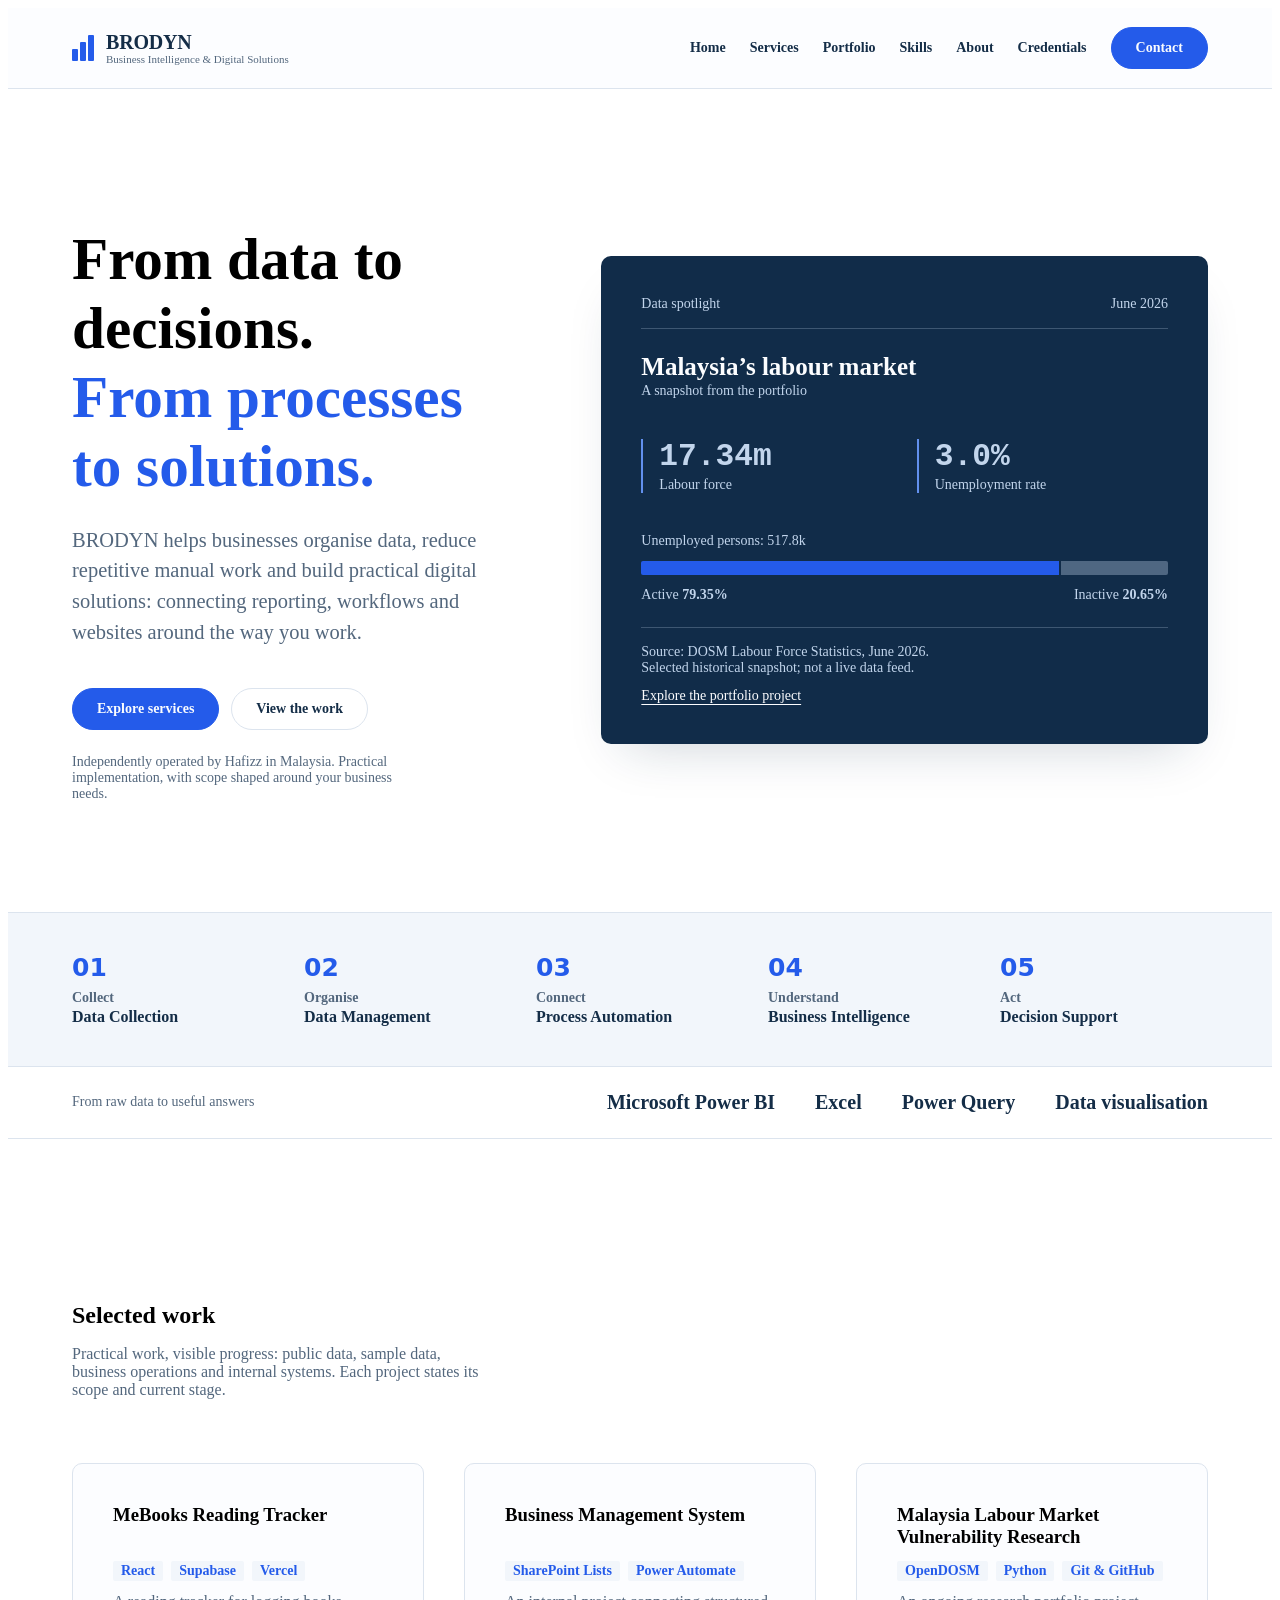
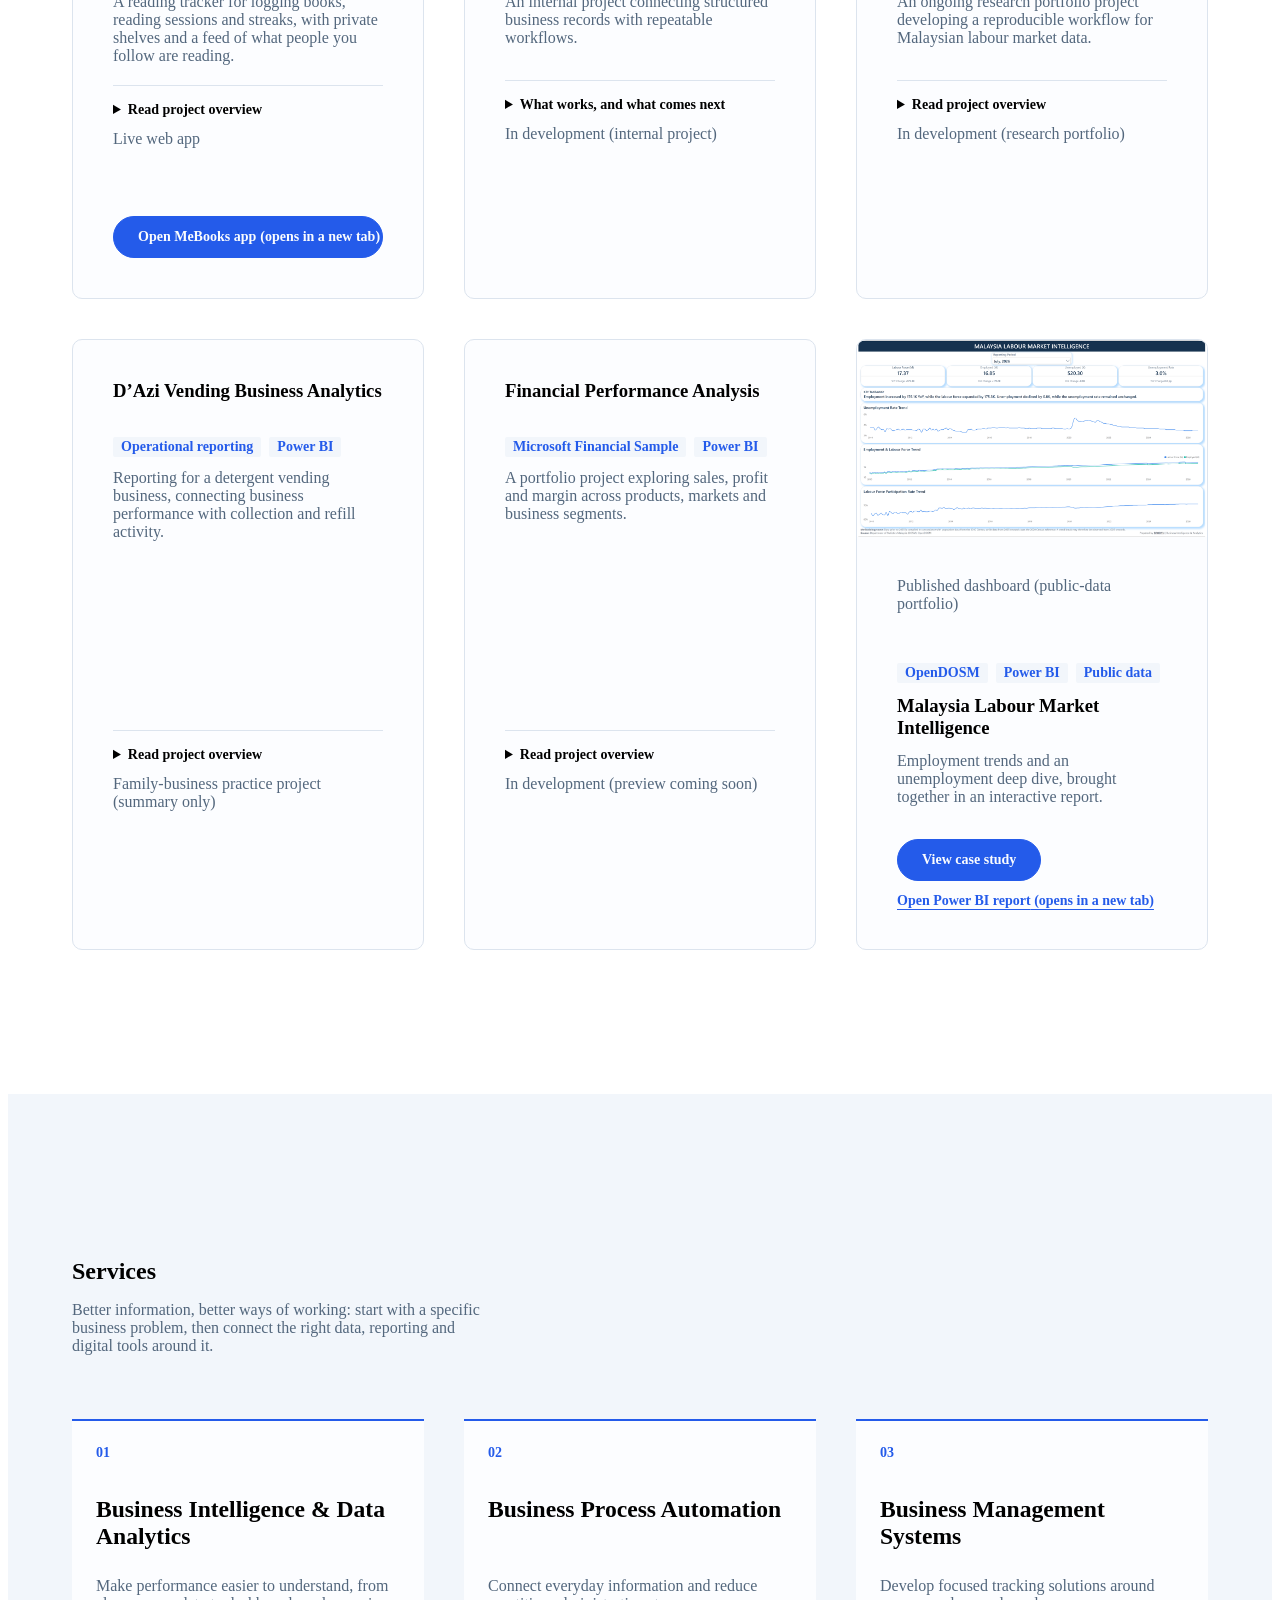
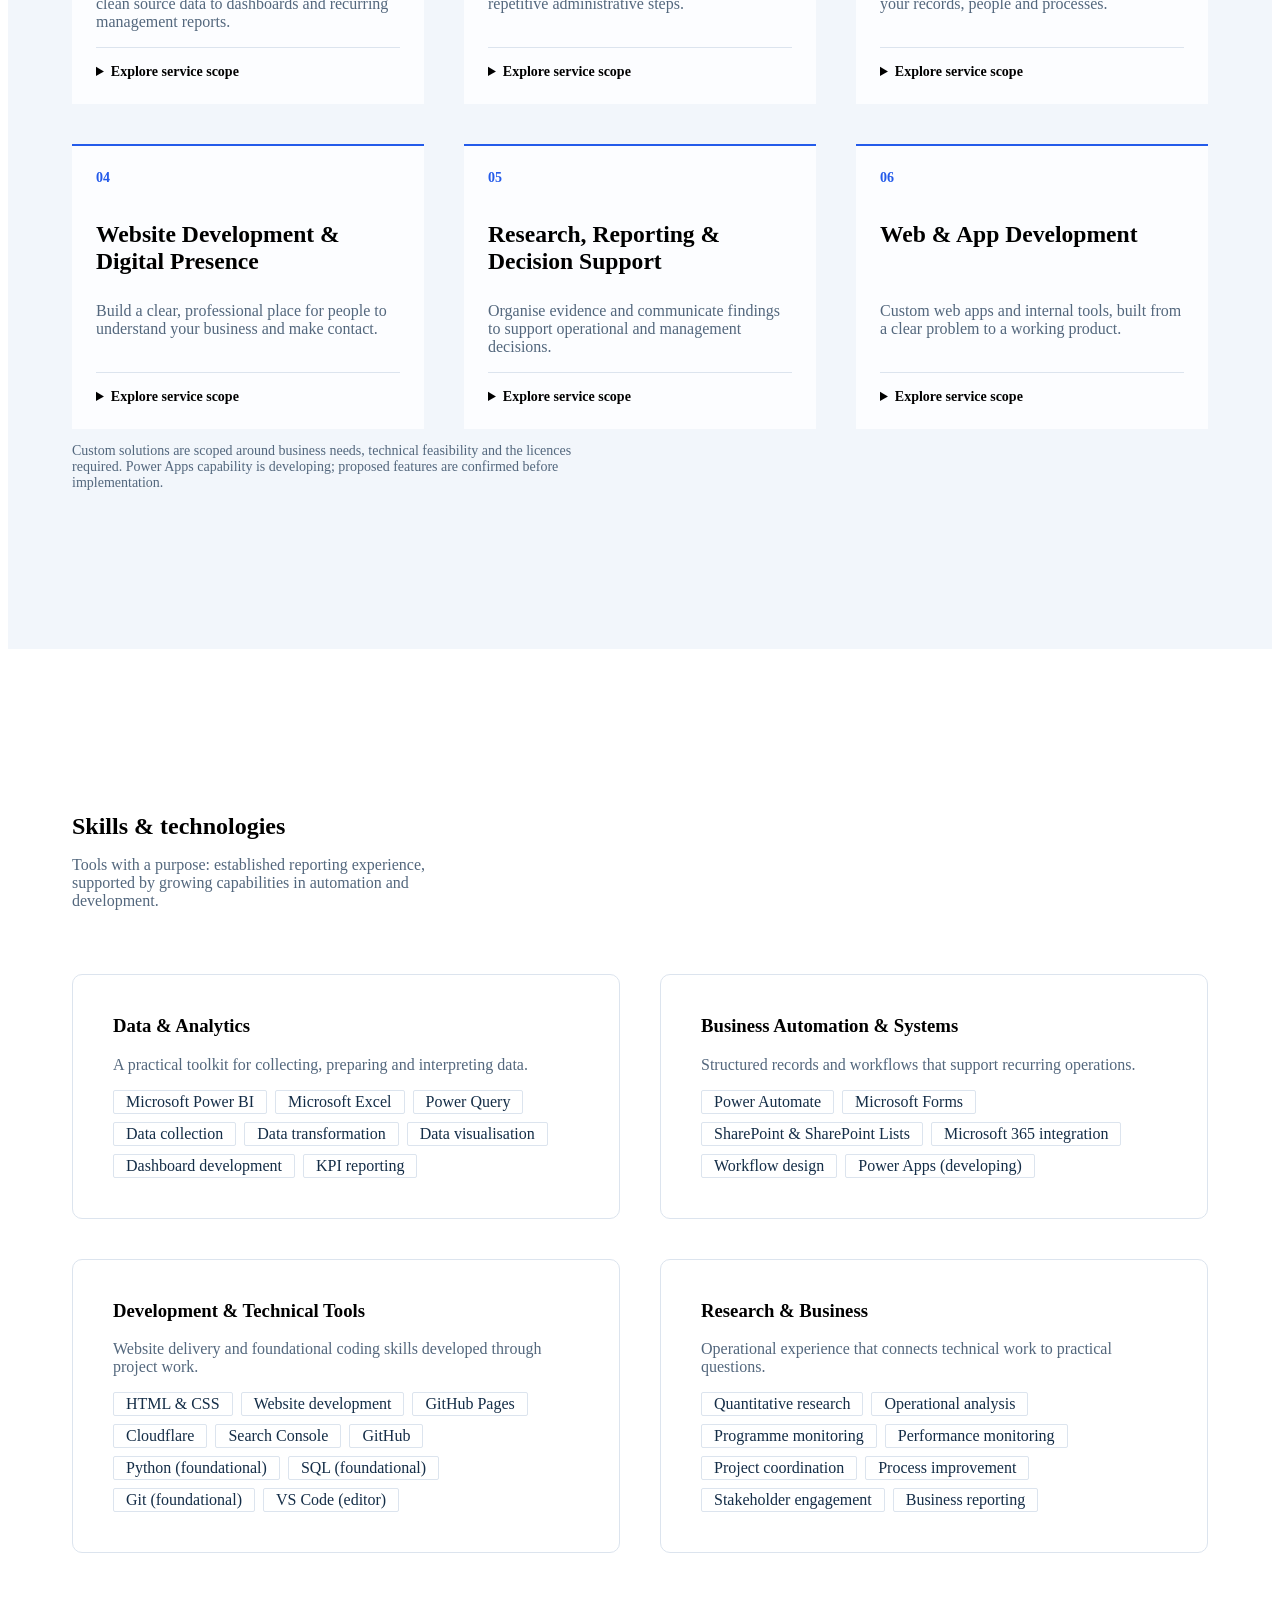
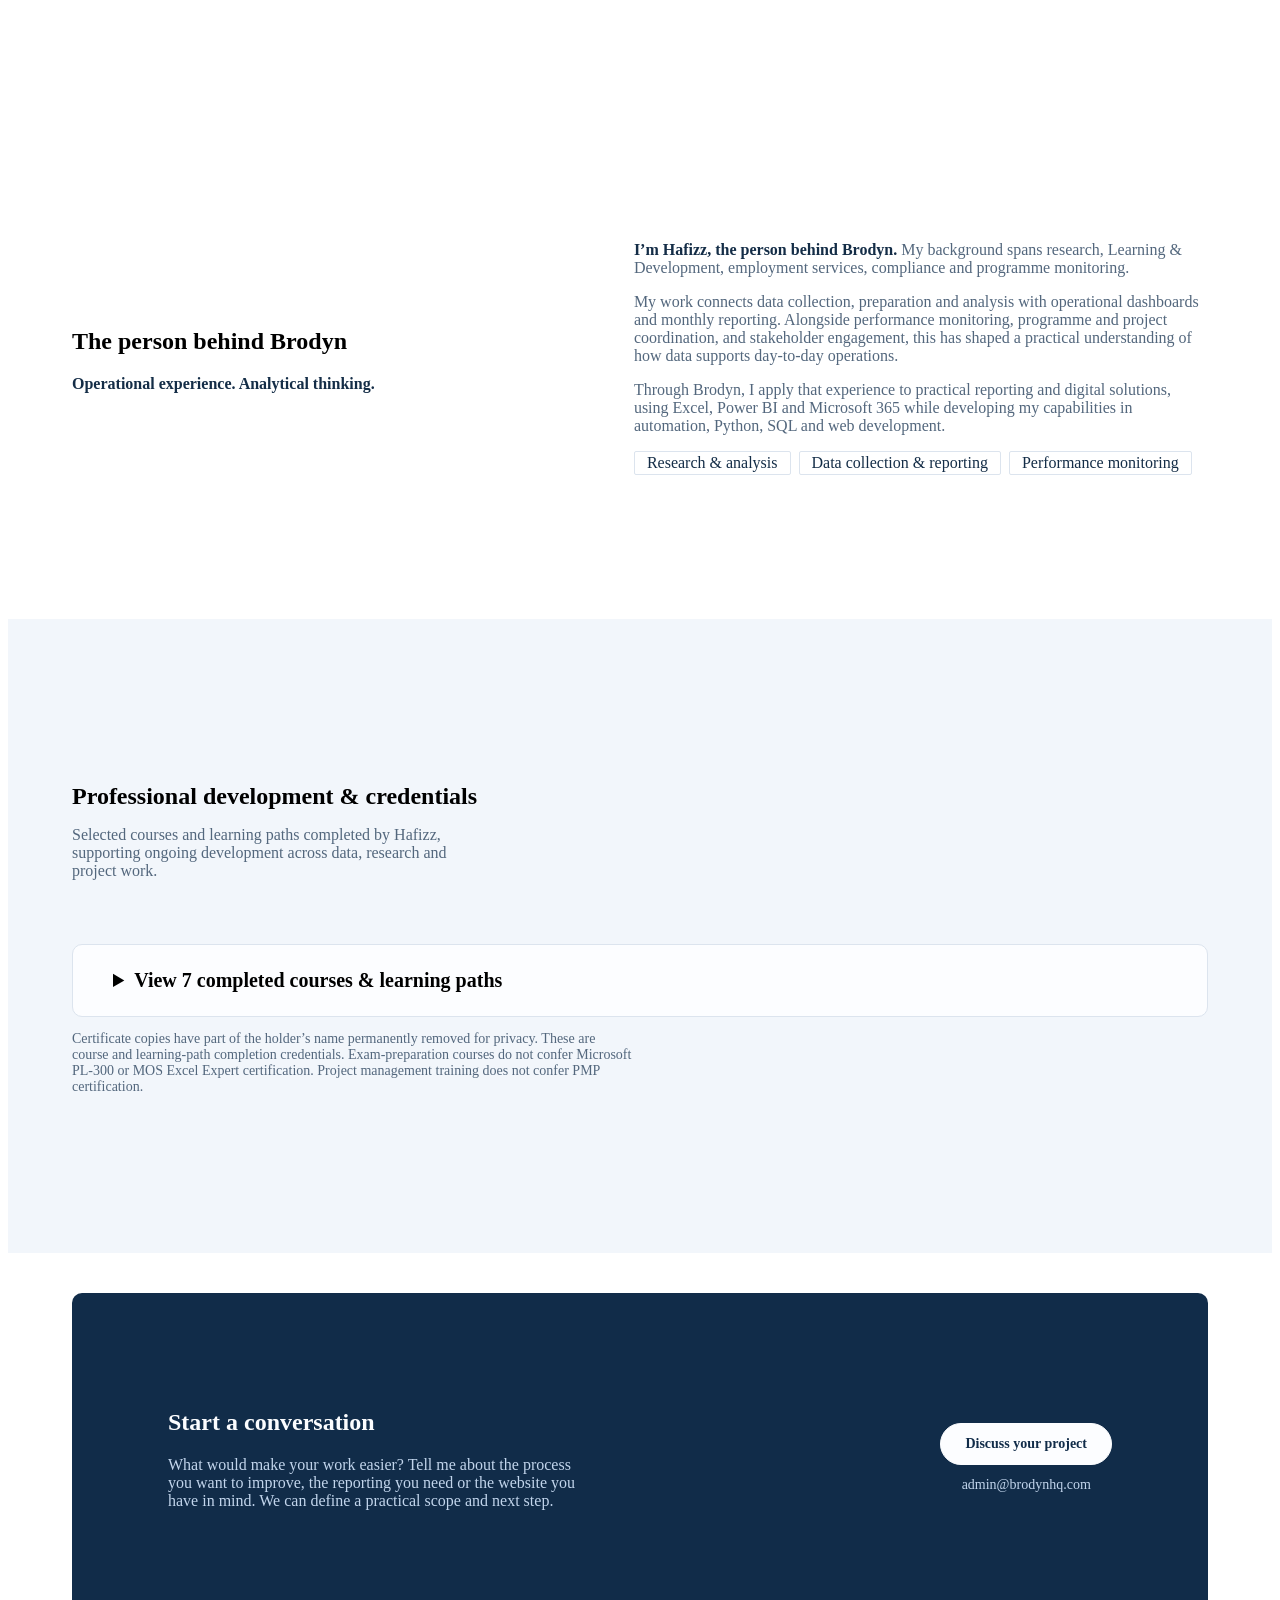
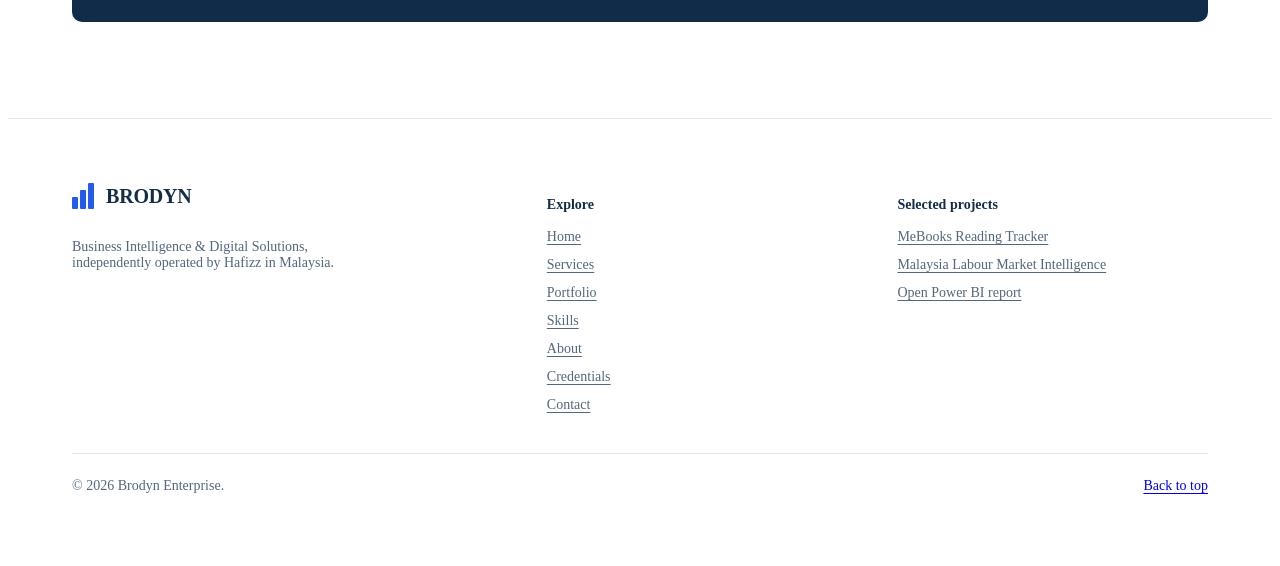
==== commit 814033cc: "Fix empty grid slot in Selected work section Same root cause as the services grid: the last project " ====
--- a/index.html
+++ b/index.html
@@ -91,7 +91,7 @@
 <p class="status">In development (preview coming soon)</p>
 </div></article>
 
-<article class="project project-featured"><a href="malaysia-labour-market.html" class="project-image"><img src="labour-overview.png" width="1280" height="720" alt="Malaysia labour market dashboard, July 2026" loading="lazy"></a><div class="project-body">
+<article class="project"><a href="malaysia-labour-market.html" class="project-image"><img src="labour-overview.png" width="1280" height="720" alt="Malaysia labour market dashboard, July 2026" loading="lazy"></a><div class="project-body">
 <p class="status">Published dashboard (public-data portfolio)</p>
 <ul class="tech"><li>OpenDOSM</li><li>Power BI</li><li>Public data</li></ul>
 <h3>Malaysia Labour Market Intelligence</h3>
--- a/assets/site.css
+++ b/assets/site.css
@@ -85,30 +85,28 @@
 .projects{display:grid;grid-template-columns:repeat(3,minmax(0,1fr));gap:var(--space-xl)}
 .project{border:1px solid var(--color-rule);border-radius:var(--radius-card);overflow:hidden;display:flex;flex-direction:column;background:var(--color-paper)}
 .project-body{padding:var(--space-xl);flex:1;display:flex;flex-direction:column;gap:var(--space-sm)}
-.project-body h3{margin:0}
+.project-body h3{margin:0;min-height:2.4em}
 .tech{list-style:none;display:flex;flex-wrap:wrap;gap:var(--space-xs);padding:0;margin:0}
 .tech li{font-size:var(--text-sm);font-weight:600;color:var(--color-accent);background:var(--color-paper-2);padding:var(--space-3xs) var(--space-xs);border-radius:var(--space-3xs)}
-.project-body>p{color:var(--color-muted);font-size:var(--text-md);margin:0}
+.project-body>p{color:var(--color-muted);font-size:var(--text-md);margin:0;min-height:4.65em}
 .project-body details{border-top:1px solid var(--color-rule);padding-top:var(--space-md);margin-top:auto}
+.project-body:has(>details):not(:has(>a.button))::after{content:"";display:block;height:47px}
 summary{cursor:pointer;font-weight:700;font-size:var(--text-sm)}
 details p{margin-top:var(--space-sm)!important;font-size:var(--text-sm)!important}
 details ul{padding-left:var(--space-lg);color:var(--color-muted);font-size:var(--text-sm)}
 .project-link{font-size:var(--text-sm);color:var(--color-accent);font-weight:700;text-underline-offset:4px}
 .status{font-size:var(--text-sm);color:var(--color-muted);margin:0}
-.project-featured{grid-column:1/-1;display:grid;grid-template-columns:minmax(0,7fr) minmax(0,5fr);gap:var(--space-xl)}
 .project-image{display:block;background:var(--color-paper-2)}
-.project-image img{display:block;width:100%;height:100%;object-fit:cover}
+.project-image img{display:block;width:100%;height:auto}
 
 /* services (Steps/ordered feature set) */
 .services{background:var(--color-paper-2)}
 .service-grid{list-style:none;margin:0;padding:0;counter-reset:service;display:grid;grid-template-columns:repeat(3,minmax(0,1fr));gap:var(--space-xl)}
-.service-grid>li{counter-increment:service;border-top:2px solid var(--color-accent);padding-top:var(--space-lg);background:var(--color-paper);padding:var(--space-lg)}
+.service-grid>li{counter-increment:service;border-top:2px solid var(--color-accent);background:var(--color-paper);padding:var(--space-lg);display:flex;flex-direction:column}
 .service-grid>li::before{content:counter(service,decimal-leading-zero);display:block;font-size:var(--text-sm);font-weight:700;color:var(--color-accent);font-variant-numeric:tabular-nums;margin-bottom:var(--space-sm)}
-.service-grid h3{font-size:var(--text-title)}
-.service-grid>p,.service-grid p{color:var(--color-muted);font-size:var(--text-md)}
-.service-grid details{border-top:1px solid var(--color-rule);padding-top:var(--space-md);margin-top:var(--space-md);font-size:var(--text-sm)}
-.service-grid li:last-child{grid-column:span 2}
-.service-grid li:last-child ul{columns:2;column-gap:var(--space-xl)}
+.service-grid h3{font-size:var(--text-title);margin-bottom:var(--space-xs);min-height:2.4em}
+.service-grid>p,.service-grid p{color:var(--color-muted);font-size:var(--text-md);min-height:3.1em}
+.service-grid details{border-top:1px solid var(--color-rule);padding-top:var(--space-md);margin-top:auto;font-size:var(--text-sm)}
 .service-grid li{break-inside:avoid}
 .skills-note{font-size:var(--text-sm);color:var(--color-muted);max-width:75ch}
 
@@ -122,7 +120,7 @@
 .skill-grid .credentials span{background:var(--color-paper-2)}
 
 /* about */
-.about{display:grid;grid-template-columns:minmax(0,1fr) minmax(0,1.1fr);gap:var(--space-xl)}
+.about{display:grid;grid-template-columns:minmax(0,1fr) minmax(0,1.1fr);gap:var(--space-xl);align-items:center}
 .about p{color:var(--color-muted);margin-top:0}
 .about strong{color:var(--color-ink)}
 .about>div:first-child .lead{max-width:none;color:var(--color-ink);font-weight:600}
@@ -143,7 +141,7 @@
 .contact{background:var(--color-paper-3);color:var(--color-ink-2);padding:var(--space-3xl);border-radius:var(--radius-card);display:flex;justify-content:space-between;gap:var(--space-2xl);align-items:center;margin-top:var(--space-xl);margin-bottom:var(--space-3xl)}
 .contact h2{color:var(--color-paper);max-width:24ch}
 .contact .lead{color:var(--color-ink-2)}
-.contact>div:last-child{display:flex;flex-direction:column;align-items:flex-start;gap:var(--space-sm)}
+.contact>div:last-child{display:flex;flex-direction:column;align-items:center;gap:var(--space-sm)}
 .contact a{white-space:nowrap;background:var(--color-paper);color:var(--color-paper-3);border-color:var(--color-paper)}
 .contact a:hover{background:var(--color-ink-2);color:var(--color-paper-3)}
 .contact small{display:block;color:var(--color-ink-2);font-size:var(--text-sm)}
@@ -184,11 +182,8 @@
   .hero{grid-template-columns:minmax(0,1fr);min-height:auto;gap:var(--space-xl)}
   .projects{grid-template-columns:repeat(2,minmax(0,1fr))}
   .service-grid{grid-template-columns:repeat(2,minmax(0,1fr))}
-  .service-grid li:last-child{grid-column:auto}
-  .service-grid li:last-child ul{columns:1}
   .skill-grid,.about,.findings{grid-template-columns:minmax(0,1fr)}
   .footer-grid{grid-template-columns:repeat(2,minmax(0,1fr))}
-  .project-featured{grid-template-columns:minmax(0,1fr)}
   .workflow-list{grid-template-columns:repeat(3,minmax(0,1fr))}
 }
 @media(max-width:45rem){
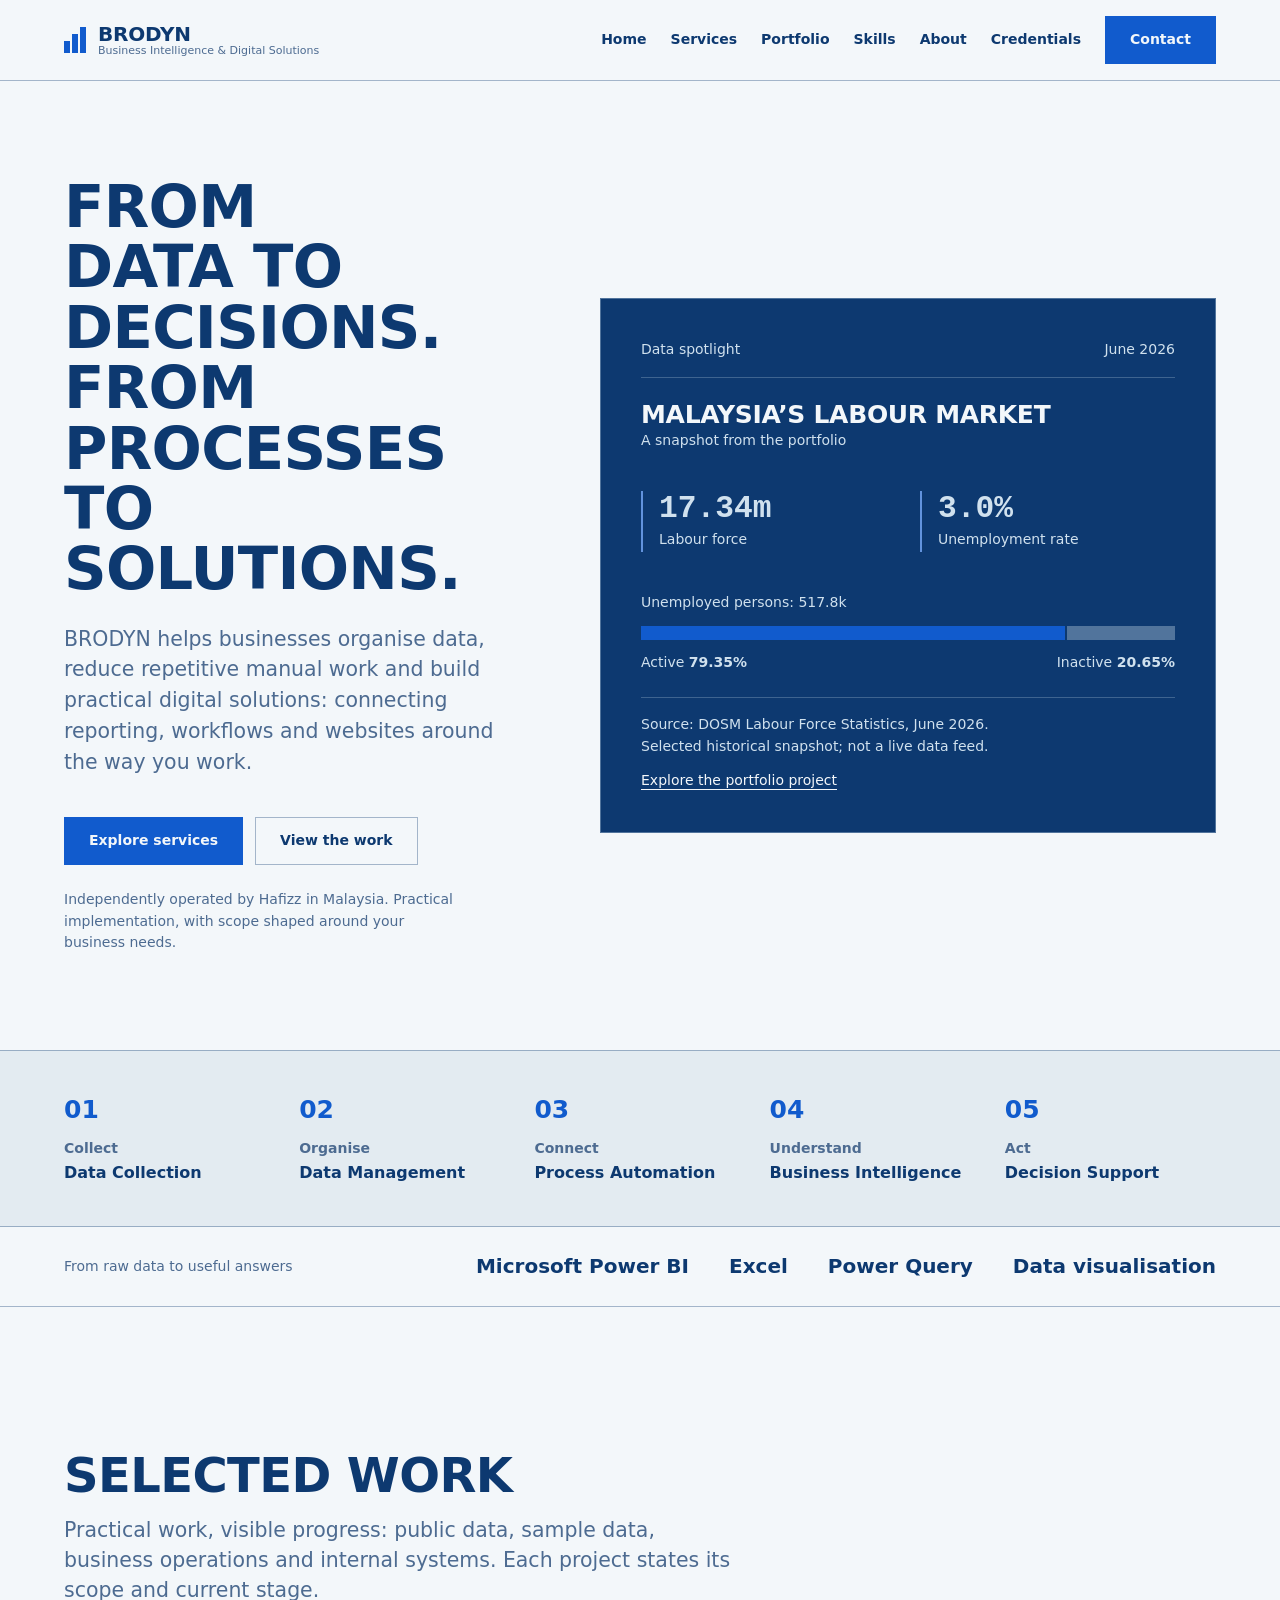
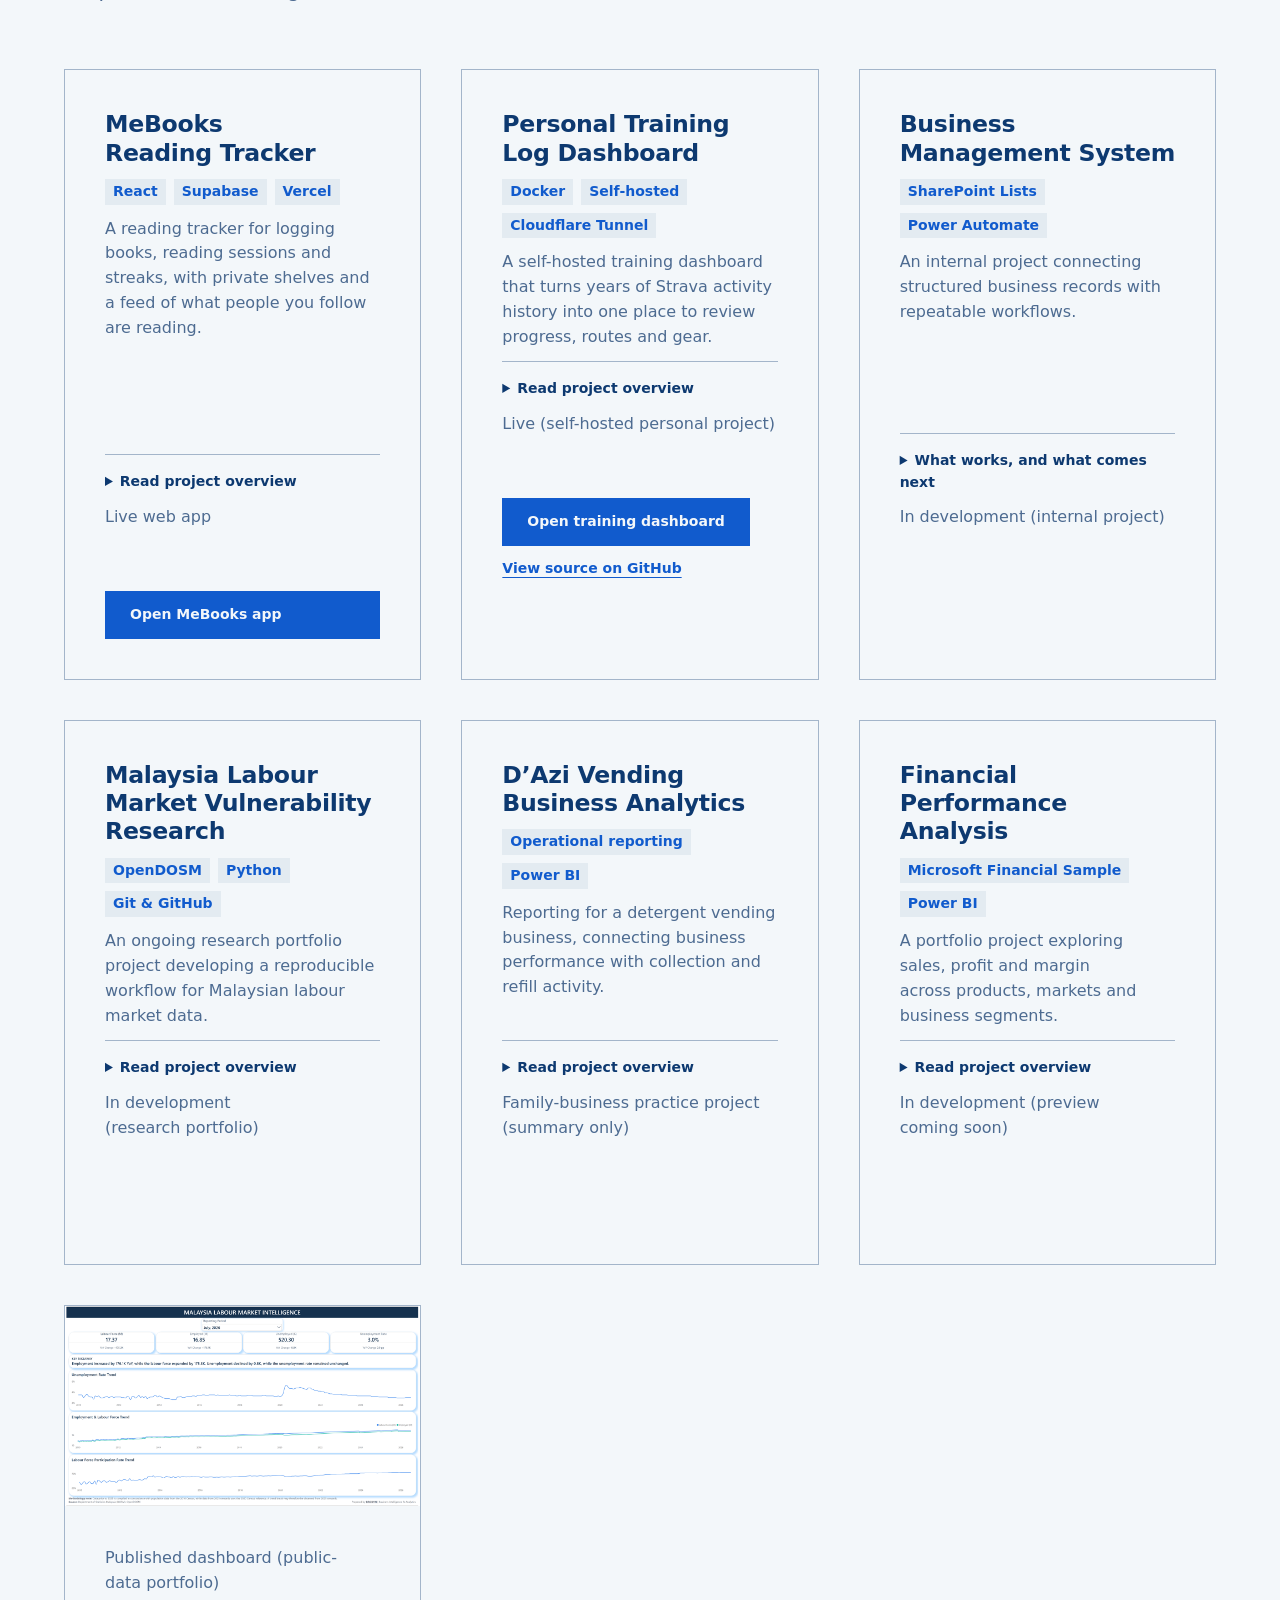
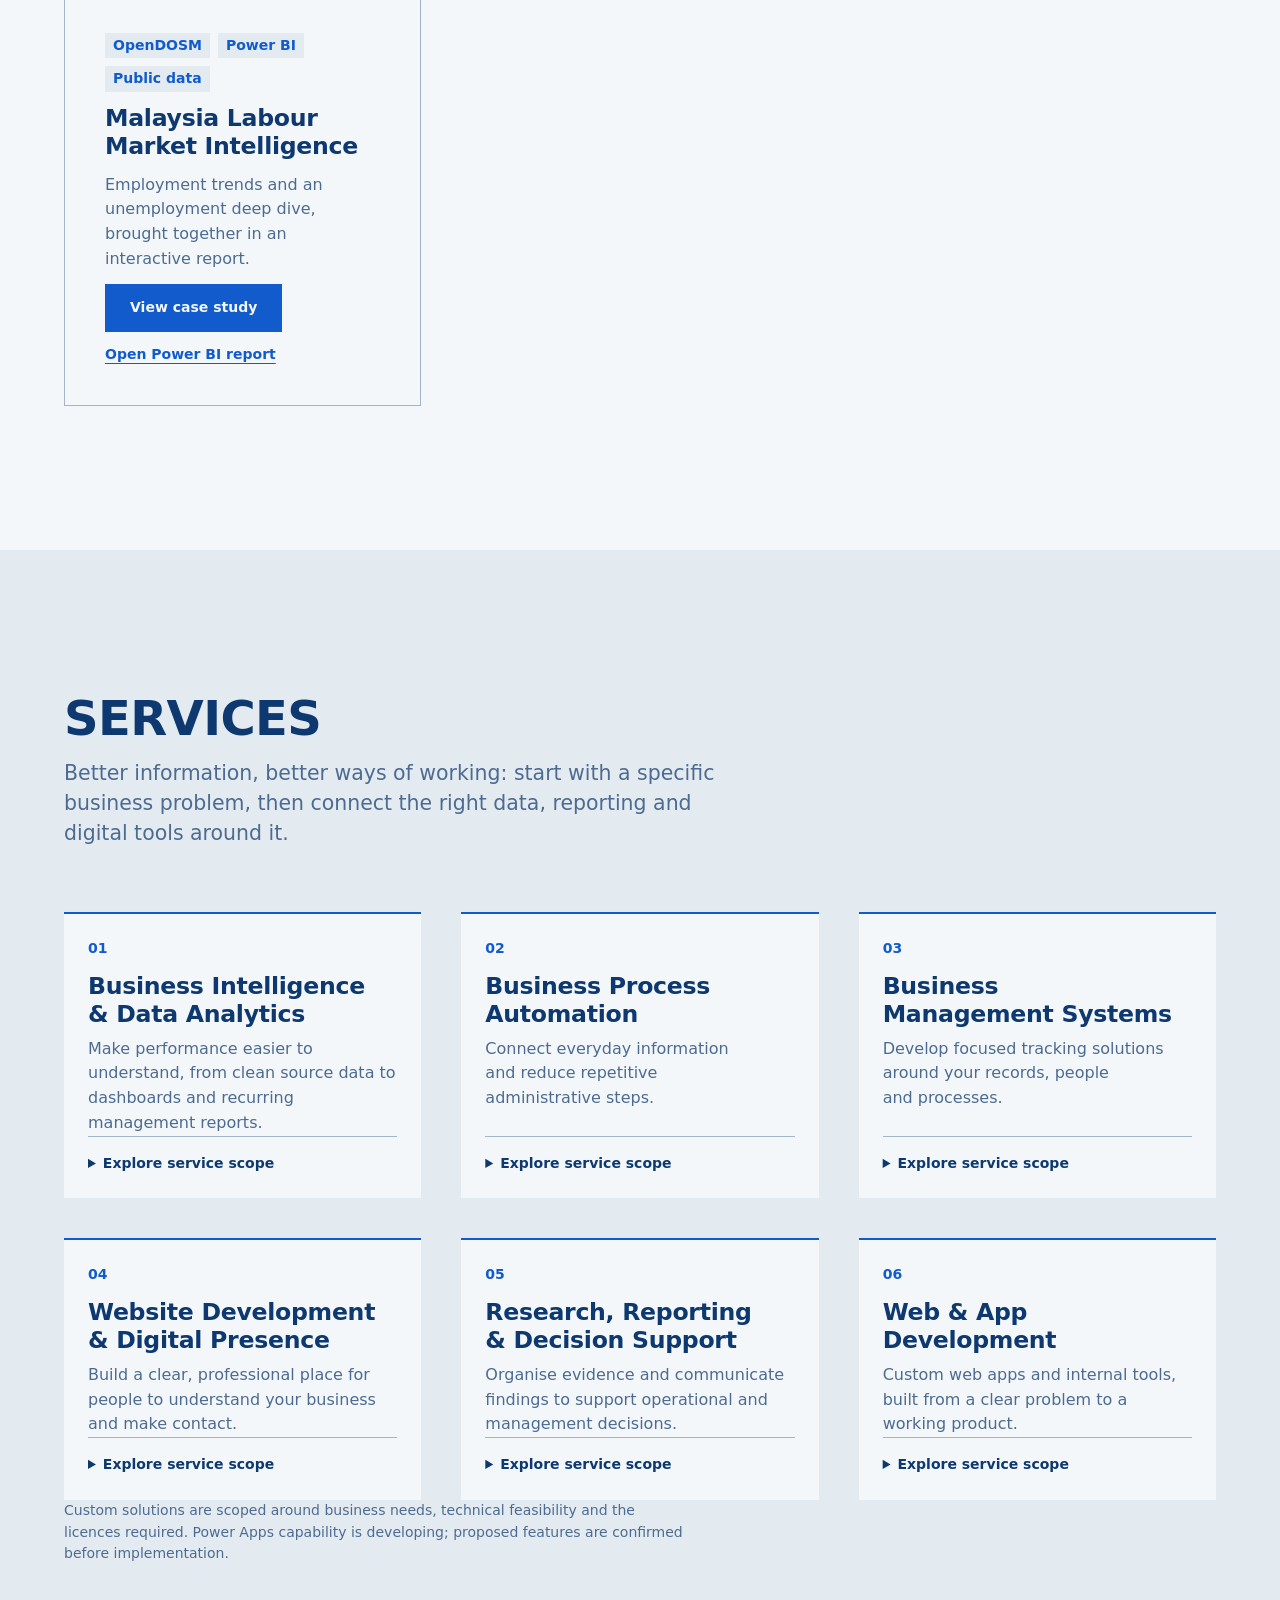
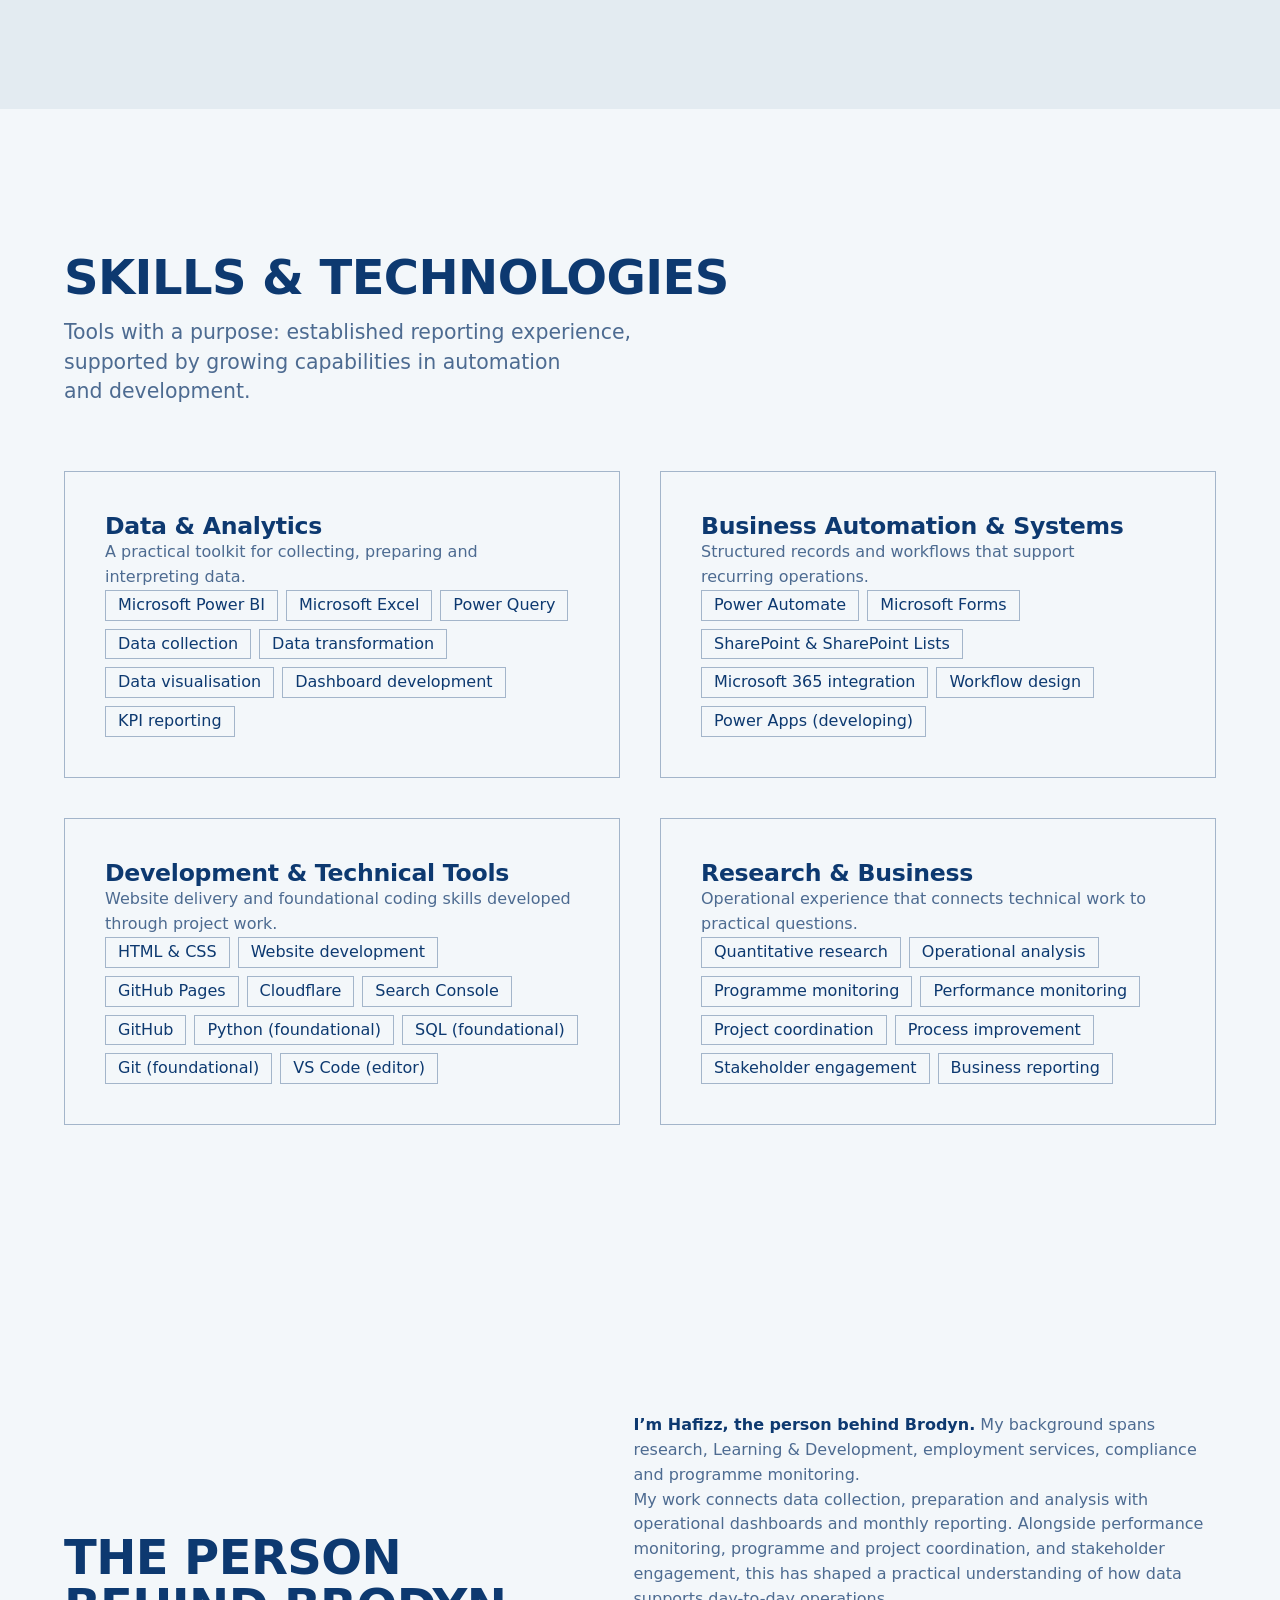
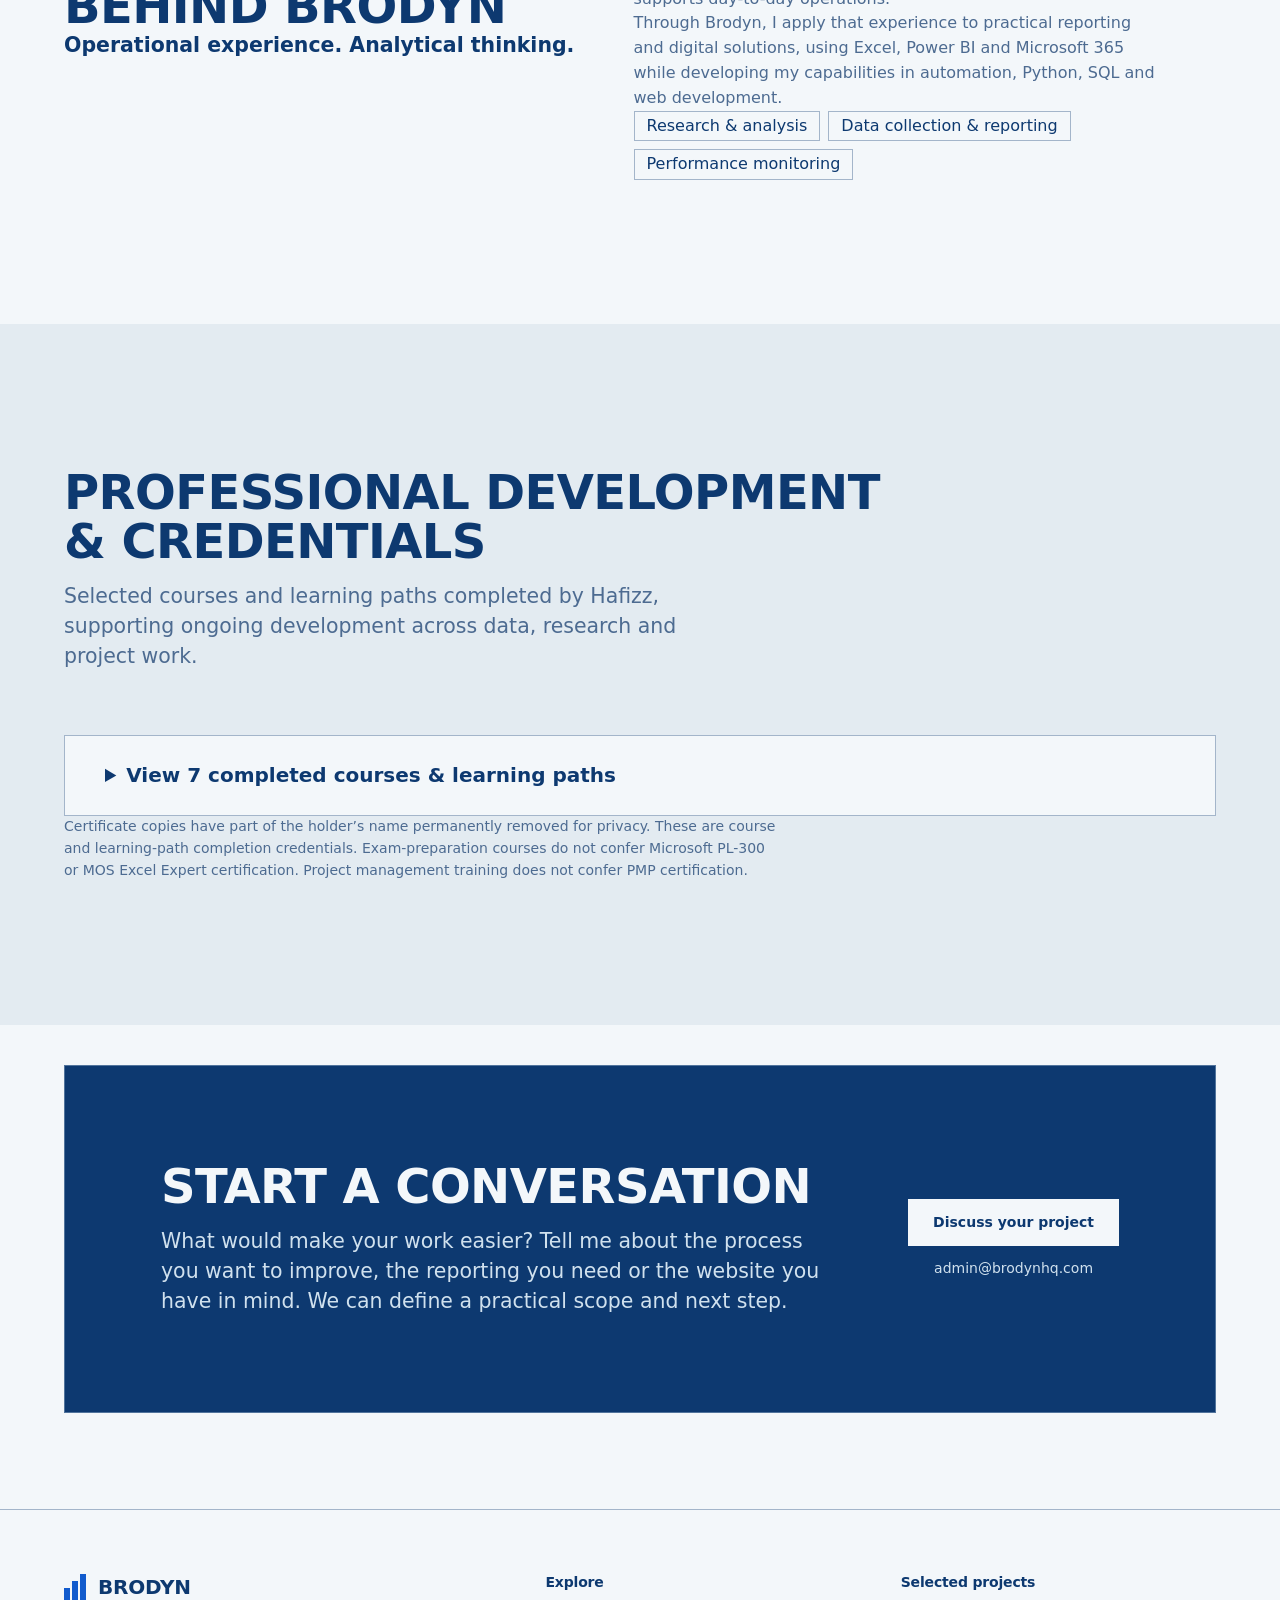
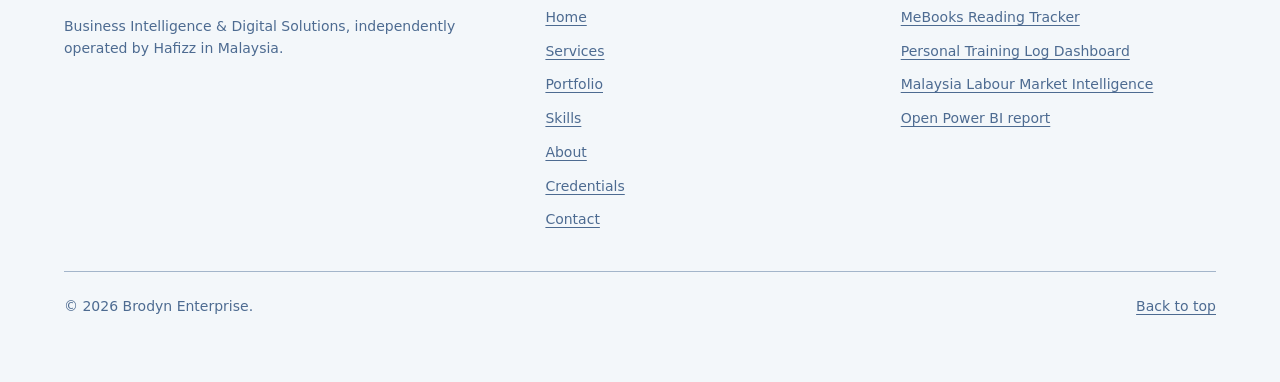
==== commit 8613b750: "Tambah projek Personal Training Log Dashboard ke Selected work Showcase hafizz-training-log (fork se" ====
--- a/index.html
+++ b/index.html
@@ -57,6 +57,15 @@
 <details><summary>Read project overview</summary><p><strong>Problem.</strong> Reading lists end up in notes apps or in your head, and most reading apps are public by default.</p><p><strong>What it does.</strong> Add books by ISBN or manually, log pages read each session, see streaks and pages per year, and export your data to CSV.</p><p><strong>Privacy.</strong> Private accounts and notes. Shelves can be shared with people you trust. The app&rsquo;s About &amp; privacy page explains what data is kept.</p><p><strong>Status.</strong> Live web app. No personal or test account data is shown on this page.</p></details>
 <p class="status">Live web app</p>
 <a class="button" href="https://mebooksv2.vercel.app" target="_blank" rel="noopener noreferrer">Open MeBooks app<span class="visually-hidden"> (opens in a new tab)</span></a>
+</div></article>
+
+<article class="project"><div class="project-body">
+<h3>Personal Training Log Dashboard</h3>
+<ul class="tech"><li>Docker</li><li>Self-hosted</li><li>Cloudflare Tunnel</li></ul>
+<p>A self-hosted training dashboard that turns years of Strava activity history into one place to review progress, routes and gear.</p>
+<details><summary>Read project overview</summary><p><strong>Base.</strong> Built on Dreeve, an open-source self-hosted fitness dashboard (formerly &ldquo;Statistics for Strava&rdquo;) &mdash; not written from scratch.</p><p><strong>What was done.</strong> Deployed with Docker and exposed publicly through a Cloudflare Tunnel on a custom subdomain; imported the full Strava activity history; customised the visual theme (colours, typography, logo) and app branding; fixed several interface bugs found while using it day to day (theme toggle sync, dashboard link previews, a widget table width issue).</p><p><strong>Why.</strong> Hands-on practice with self-hosting, Docker deployment and customising an existing open-source codebase, while getting a genuinely useful personal dashboard out of it.</p><p><strong>Privacy.</strong> The live dashboard shows real personal training data (routes and activity history).</p></details>
+<p class="status">Live (self-hosted personal project)</p>
+<div class="actions"><a class="button" href="https://metrain.brodynhq.com" target="_blank" rel="noopener noreferrer">Open training dashboard<span class="visually-hidden"> (opens in a new tab)</span></a><a class="project-link" href="https://github.com/brodyn-dev/hafizz-training-log" target="_blank" rel="noopener noreferrer">View source on GitHub<span class="visually-hidden"> (opens in a new tab)</span></a></div>
 </div></article>
 
 <article class="project"><div class="project-body">
@@ -152,7 +161,7 @@
 <div class="footer-grid">
 <div class="footer-brand"><a class="brand" href="#top" aria-label="Brodyn home"><span class="mark" aria-hidden="true"><i></i><i></i><i></i></span><span class="brand-text"><b>BRODYN</b></span></a><p>Business Intelligence &amp; Digital Solutions, independently operated by Hafizz in Malaysia.</p></div>
 <div><h3>Explore</h3><ul class="footer-links"><li><a href="#top">Home</a></li><li><a href="#services">Services</a></li><li><a href="#work">Portfolio</a></li><li><a href="#skills">Skills</a></li><li><a href="#about">About</a></li><li><a href="#credentials">Credentials</a></li><li><a href="#contact">Contact</a></li></ul></div>
-<div><h3>Selected projects</h3><ul class="footer-links"><li><a href="https://mebooksv2.vercel.app" target="_blank" rel="noopener noreferrer">MeBooks Reading Tracker</a></li><li><a href="malaysia-labour-market.html">Malaysia Labour Market Intelligence</a></li><li><a href="https://app.powerbi.com/view?r=eyJrIjoiMTdkZWMxNzEtMDdmMC00MTY0LWEzZDEtYjRiYjQwNDViMjVlIiwidCI6ImM4NjhmMmQ4LTllNmYtNDYxYy05MTQwLWY2NTFiYmU3MTFkNiJ9" target="_blank" rel="noopener noreferrer">Open Power BI report</a></li></ul></div>
+<div><h3>Selected projects</h3><ul class="footer-links"><li><a href="https://mebooksv2.vercel.app" target="_blank" rel="noopener noreferrer">MeBooks Reading Tracker</a></li><li><a href="https://metrain.brodynhq.com" target="_blank" rel="noopener noreferrer">Personal Training Log Dashboard</a></li><li><a href="malaysia-labour-market.html">Malaysia Labour Market Intelligence</a></li><li><a href="https://app.powerbi.com/view?r=eyJrIjoiMTdkZWMxNzEtMDdmMC00MTY0LWEzZDEtYjRiYjQwNDViMjVlIiwidCI6ImM4NjhmMmQ4LTllNmYtNDYxYy05MTQwLWY2NTFiYmU3MTFkNiJ9" target="_blank" rel="noopener noreferrer">Open Power BI report</a></li></ul></div>
 </div>
 <div class="footer-bottom"><span>&copy; 2026 Brodyn Enterprise.</span><a href="#top">Back to top</a></div>
 </div></footer>
--- a/assets/site.css
+++ b/assets/site.css
@@ -1,11 +1,14 @@
-/* Hallmark · shape: kept · genre: modern-minimal · theme: brand · redesign: full
- * paper: oklch(99.4% 0.003 254) · accent: oklch(53.0% 0.223 264.0) · display: system sans stack · body: system sans stack · hero: Stage · nav: edge-aligned · footer: index columns · signature: kept, the real June 2026 labour-market data card in the hero
- * axes: light/grotesk-sans/cool · posture: Stage · contrast: pass · fold: pass · v2.0.0 */
-/* Hallmark · pre-emit critique: P4 H4 E4 S4 R4 V3 · weakest: V, a hero-plus-grid-sections shape is common in this category; the real DOSM data card carrying the hero and the counter-numbered steps/services keep it tied to this one business rather than a generic template */
+/* Hallmark · shape: kept · genre: modern-minimal · theme: Blueprint (deal 3/3, seed business-intelligence-digital-solutions-d333·64ed894d·2026-11-25·r0) · redesign: restyle
+ * hero: kept (Stage) · nav: kept (edge-aligned) · footer: kept (index columns) · imagery: none · signature: kept, the real June 2026 labour-market data card in the hero · blueprint: whiteprint
+ * axes: light/geometric-sans/neutral · posture: drenched · contrast: pass · fold: pass · v2.0.0 */
+/* Hallmark · pre-emit critique: P4 H4 E4 S4 R4 V3 · weakest: V, the layout itself is unchanged from the prior redesign (restyle depth keeps it) — the system now carries the distinctiveness: a drafted light sheet with two drenched-navy "pop" bands (the hero data card, the contact band) instead of generic light SaaS blue */
 @import url("./tokens.css");
 @import url("./base.css");
-/* Hallmark · waive 1 · font-display and font-body read a system stack in tokens.css (font-outlier is a separate mono face for the hero's headline figures) · the page's CSP sets font-src 'self' with no build step to self-host a binary font file, so a system stack is the only option for display/body without loosening the CSP or adding an asset outside this redesign's scope */
-/* Hallmark · waive 38iii · the blue second line in the hero h1, "From processes to solutions." · this is BRODYN's existing navy/blue identity named in CLAUDE.md, kept as the redesign's brand rather than a new accent trick, and it appears once, in the hero */
+/* Hallmark · waive 1 · font-display, font-body and font-outlier read system stacks in tokens.css instead of Blueprint's Chakra Petch / IBM Plex faces · the page's CSP sets font-src 'self' with no build step to self-host binary font files, so a system stack is the only option without loosening the CSP or adding an asset outside this restyle's scope · the uppercase h1/h2 treatment and tabular-numeral mono figures carry the theme's drafted-technical voice instead */
+/* Hallmark · waive 68 (the line is the accent, one signal only) · the whiteprint sheet's own doc only specifies paper/ink/muted, leaving accent implicit as ink itself; literally reusing ink as accent left :hover states on nav links with zero visible change (ink and accent would be identical), so accent is a distinct, more saturated blue in the same family — still one hue, now with the lightness/chroma range to carry hover and signal states the flat ink tone can't */
+
+/* type voice */
+h1,h2{text-transform:uppercase;line-height:1.02}
 
 /* layout primitives */
 .wrap{width:100%;max-width:var(--container);margin-inline:auto;padding-inline:var(--gutter);box-sizing:border-box}
@@ -16,14 +19,14 @@
 .actions{display:flex;gap:var(--space-sm);flex-wrap:wrap}
 
 /* header / nav */
-header{border-bottom:var(--rule-hair) solid var(--color-rule);background:color-mix(in oklab,var(--color-paper) 92%,transparent);backdrop-filter:blur(6px);position:sticky;top:0;z-index:var(--z-sticky-nav)}
+header{border-bottom:var(--rule-hair) solid var(--color-rule);background:var(--color-paper);position:sticky;top:0;z-index:var(--z-sticky-nav)}
 .nav{min-height:80px;display:flex;align-items:center;justify-content:space-between;gap:var(--space-lg);flex-wrap:wrap;padding-block:var(--space-sm)}
 .brand{text-decoration:none;color:var(--color-ink);display:flex;gap:var(--space-sm);align-items:center}
 .brand-text{display:flex;flex-direction:column;line-height:1.1}
 .brand-text b{font-size:var(--text-lg);font-weight:800;letter-spacing:-0.01em}
 .brand-text small{font-size:11px;color:var(--color-muted);font-weight:500}
 .mark{display:flex;gap:var(--space-3xs);align-items:flex-end;height:26px}
-.mark i{display:block;width:6px;background:var(--color-accent);border-radius:1px}
+.mark i{display:block;width:6px;background:var(--color-accent)}
 .mark i:nth-child(1){height:12px}.mark i:nth-child(2){height:19px}.mark i:nth-child(3){height:26px}
 nav[aria-label="Main navigation"]{display:flex;align-items:center;gap:var(--space-lg);flex-wrap:wrap}
 nav[aria-label="Main navigation"] a{text-decoration:none;color:var(--color-ink);font-size:var(--text-sm);font-weight:600}
@@ -33,7 +36,7 @@
 
 /* buttons */
 .button{display:inline-flex;align-items:center;gap:var(--space-2xs);padding:var(--space-sm) var(--space-lg);border-radius:var(--radius-pill);background:var(--color-accent);color:var(--color-accent-ink);text-decoration:none;font-weight:700;font-size:var(--text-sm);border:1px solid var(--color-accent);white-space:nowrap;transition:background var(--dur-short) var(--ease-out),border-color var(--dur-short) var(--ease-out),transform var(--dur-micro) var(--ease-out)}
-.button:hover{background:var(--color-ink);border-color:var(--color-ink)}
+.button:hover{background:color-mix(in oklab,var(--color-accent) 80%,var(--color-paper-3));border-color:color-mix(in oklab,var(--color-accent) 80%,var(--color-paper-3))}
 .button:active{transform:translateY(1px)}
 .button.secondary{background:transparent;color:var(--color-ink);border-color:var(--color-rule)}
 .button.secondary:hover{border-color:var(--color-muted);background:var(--color-paper-2)}
@@ -41,10 +44,9 @@
 /* hero */
 .hero{display:grid;grid-template-columns:5fr 7fr;gap:var(--space-3xl);align-items:center;padding-top:var(--space-3xl);padding-bottom:var(--space-3xl);min-height:calc(100dvh - 80px)}
 .hero-text h1{margin-bottom:var(--space-lg);font-size:var(--text-display-s);max-width:16ch}
-.hero-text h1 span{color:var(--color-accent)}
 .hero-text .lead{font-size:var(--text-lead);line-height:1.5;max-width:46ch;margin-bottom:var(--space-xl);color:var(--color-muted)}
 .hero-note{color:var(--color-muted);font-size:var(--text-sm);margin-top:var(--space-lg);max-width:46ch}
-.report{background:var(--color-paper-3);color:var(--color-ink-2);border-radius:var(--radius-card);padding:var(--space-xl);box-shadow:var(--shadow-card)}
+.report{background:var(--color-paper-3);color:var(--color-ink-2);border:1px solid color-mix(in oklab,var(--color-ink-2) 35%,transparent);border-radius:var(--radius-card);padding:var(--space-xl);box-shadow:var(--shadow-card)}
 .report-top{display:flex;justify-content:space-between;gap:var(--space-sm);align-items:center;border-bottom:1px solid color-mix(in oklab,var(--color-ink-2) 25%,transparent);padding-bottom:var(--space-md);font-size:var(--text-sm)}
 .report h2{color:var(--color-paper);font-size:var(--text-xl);margin:var(--space-lg) 0 var(--space-3xs);max-width:none}
 .report>p{color:var(--color-ink-2);font-size:var(--text-sm);margin:0}
@@ -54,7 +56,7 @@
 .metric span{font-size:var(--text-sm);color:var(--color-ink-2)}
 .composition{margin-top:var(--space-lg)}
 .composition>p{font-size:var(--text-sm);margin-bottom:var(--space-sm)}
-.bar{display:flex;height:14px;gap:var(--space-3xs);margin:var(--space-sm) 0;border-radius:var(--space-3xs);overflow:hidden}
+.bar{display:flex;height:14px;gap:var(--space-3xs);margin:var(--space-sm) 0;overflow:hidden}
 .bar b:first-child{width:79.35%;background:var(--color-accent)}
 .bar b:last-child{flex:1;background:color-mix(in oklab,var(--color-ink-2) 35%,transparent)}
 .legend{display:flex;justify-content:space-between;font-size:var(--text-sm);gap:var(--space-sm)}
@@ -87,7 +89,7 @@
 .project-body{padding:var(--space-xl);flex:1;display:flex;flex-direction:column;gap:var(--space-sm)}
 .project-body h3{margin:0;min-height:2.4em}
 .tech{list-style:none;display:flex;flex-wrap:wrap;gap:var(--space-xs);padding:0;margin:0}
-.tech li{font-size:var(--text-sm);font-weight:600;color:var(--color-accent);background:var(--color-paper-2);padding:var(--space-3xs) var(--space-xs);border-radius:var(--space-3xs)}
+.tech li{font-size:var(--text-sm);font-weight:600;color:var(--color-accent);background:var(--color-paper-2);padding:var(--space-3xs) var(--space-xs)}
 .project-body>p{color:var(--color-muted);font-size:var(--text-md);margin:0;min-height:4.65em}
 .project-body details{border-top:1px solid var(--color-rule);padding-top:var(--space-md);margin-top:auto}
 .project-body:has(>details):not(:has(>a.button))::after{content:"";display:block;height:47px}
@@ -116,7 +118,7 @@
 .skill-grid p{color:var(--color-muted)}
 .skill-grid h3{margin-top:0}
 .credentials{display:flex;gap:var(--space-xs);flex-wrap:wrap;padding:0;list-style:none;margin:0}
-.credentials span,.credentials li{font-size:var(--text-md);border:1px solid var(--color-rule);padding:var(--space-3xs) var(--space-sm);border-radius:var(--space-3xs);color:var(--color-ink)}
+.credentials span,.credentials li{font-size:var(--text-md);border:1px solid var(--color-rule);padding:var(--space-3xs) var(--space-sm);color:var(--color-ink)}
 .skill-grid .credentials span{background:var(--color-paper-2)}
 
 /* about */
@@ -138,7 +140,7 @@
 .learning-note{font-size:var(--text-sm);color:var(--color-muted);max-width:80ch}
 
 /* contact band */
-.contact{background:var(--color-paper-3);color:var(--color-ink-2);padding:var(--space-3xl);border-radius:var(--radius-card);display:flex;justify-content:space-between;gap:var(--space-2xl);align-items:center;margin-top:var(--space-xl);margin-bottom:var(--space-3xl)}
+.contact{background:var(--color-paper-3);color:var(--color-ink-2);padding:var(--space-3xl);border:1px solid color-mix(in oklab,var(--color-ink-2) 35%,transparent);border-radius:var(--radius-card);display:flex;justify-content:space-between;gap:var(--space-2xl);align-items:center;margin-top:var(--space-xl);margin-bottom:var(--space-3xl)}
 .contact h2{color:var(--color-paper);max-width:24ch}
 .contact .lead{color:var(--color-ink-2)}
 .contact>div:last-child{display:flex;flex-direction:column;align-items:center;gap:var(--space-sm)}
@@ -152,7 +154,7 @@
 .footer-grid{display:grid;grid-template-columns:minmax(0,1.4fr) minmax(0,1fr) minmax(0,1fr);gap:var(--space-xl);margin-bottom:var(--space-xl)}
 .footer-brand{display:flex;flex-direction:column;gap:var(--space-md)}
 .footer-brand .brand{margin-bottom:0}
-.footer-brand p{color:var(--color-muted);max-width:40ch}
+.footer-brand p{color:var(--color-muted);max-width:46ch}
 footer h3{font-size:var(--text-sm);color:var(--color-ink);margin-bottom:var(--space-md)}
 .footer-links{list-style:none;padding:0;margin:0;display:flex;flex-direction:column;gap:var(--space-sm)}
 .footer-links a{color:var(--color-muted);text-underline-offset:3px}
@@ -175,7 +177,7 @@
 .findings article{padding:var(--space-lg);background:var(--color-paper-2);border-radius:var(--radius-card)}
 .findings strong{font-size:var(--text-2xl);display:block;font-variant-numeric:tabular-nums}
 .findings p{font-size:var(--text-md);margin-bottom:0}
-.note{border-left:3px solid var(--color-accent);padding:var(--space-md) var(--space-lg);background:var(--color-paper-2);font-size:var(--text-sm)}
+.note{border:1px solid var(--color-rule);padding:var(--space-md) var(--space-lg);background:var(--color-paper-2);font-size:var(--text-sm)}
 
 /* responsive */
 @media(max-width:68rem){
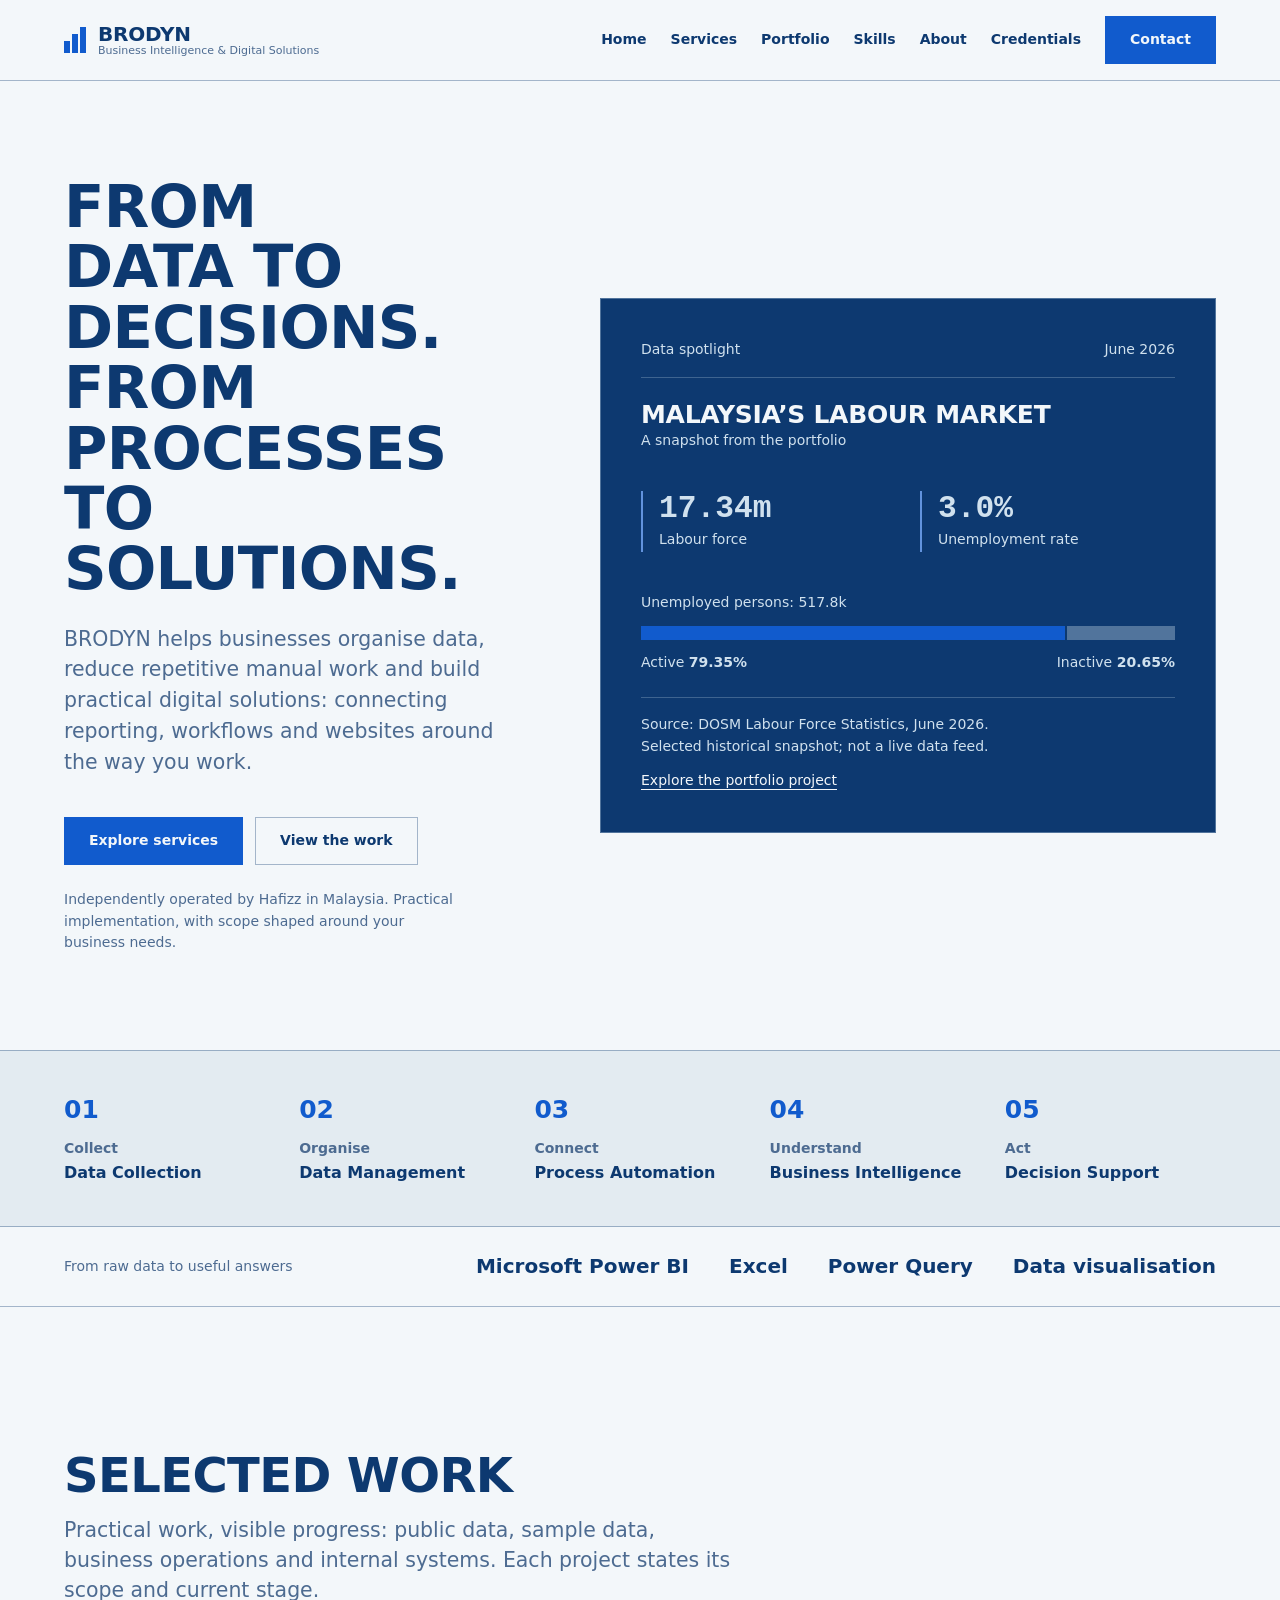
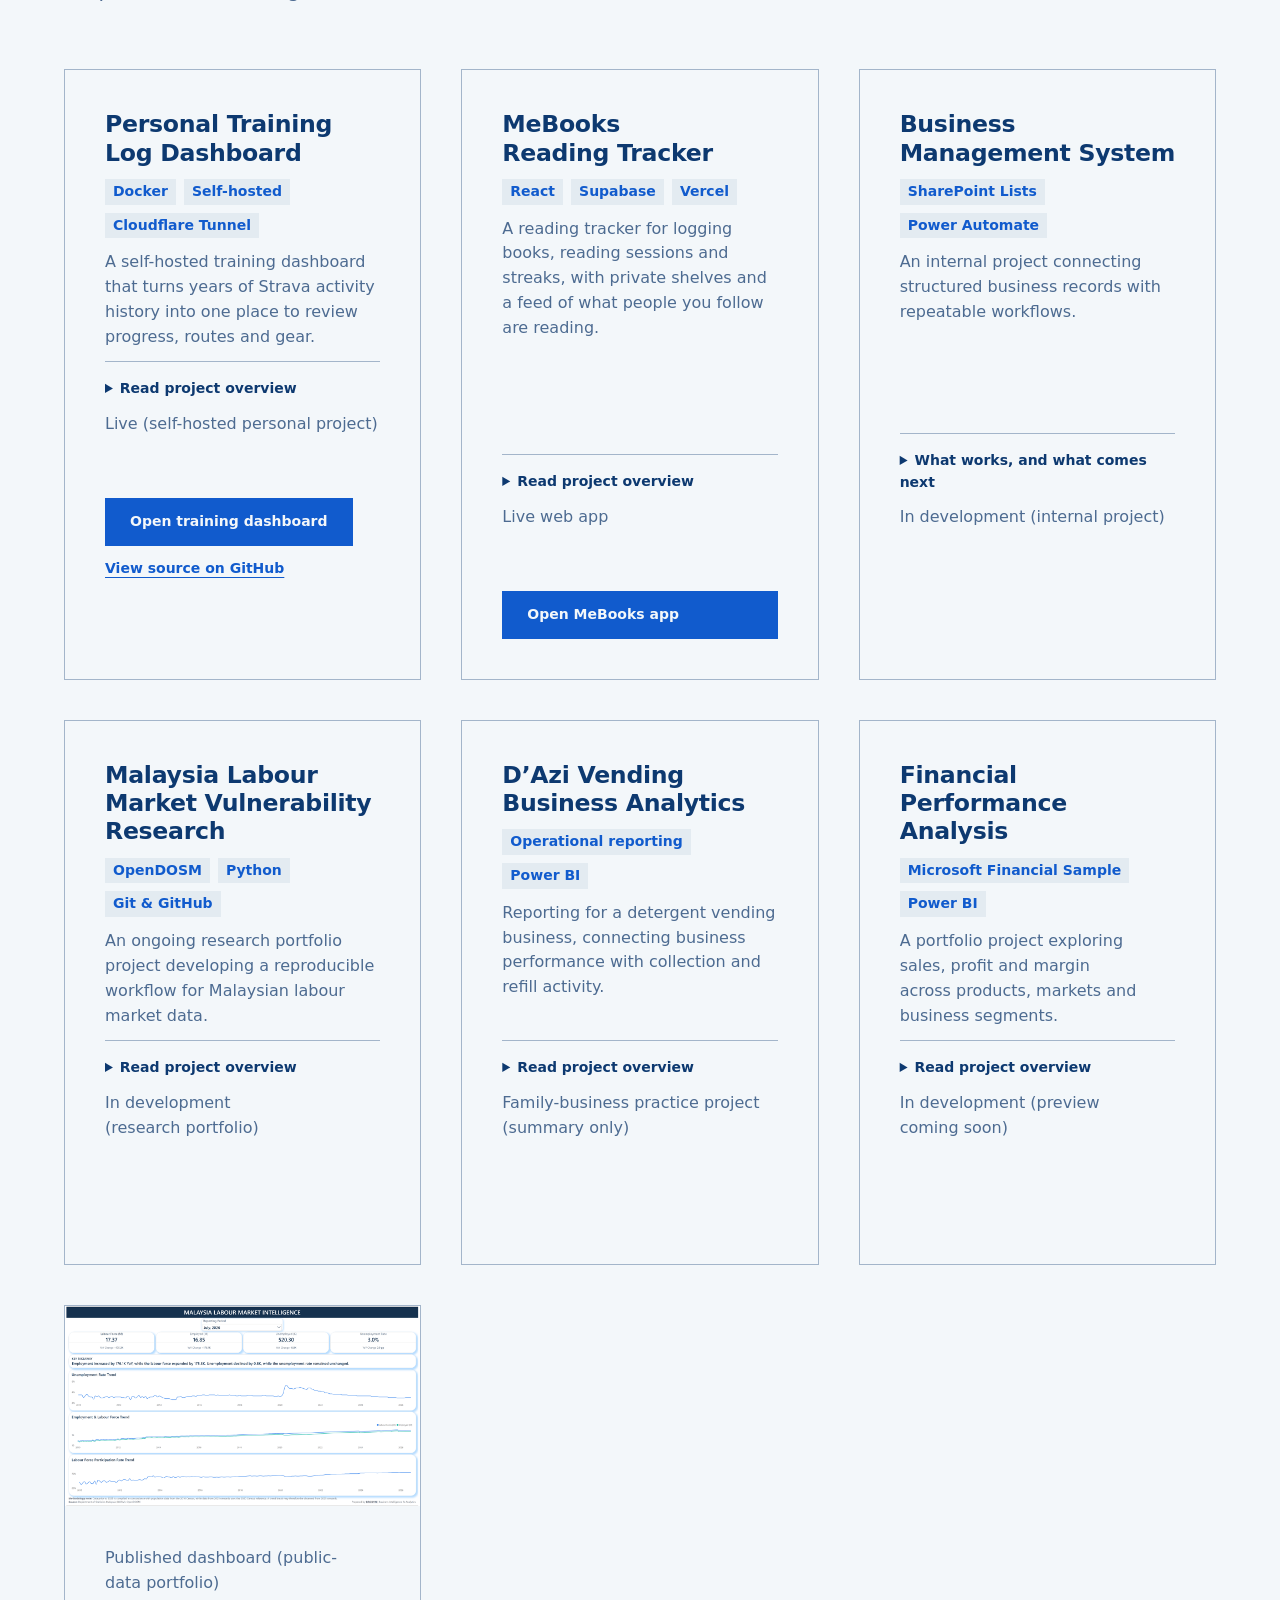
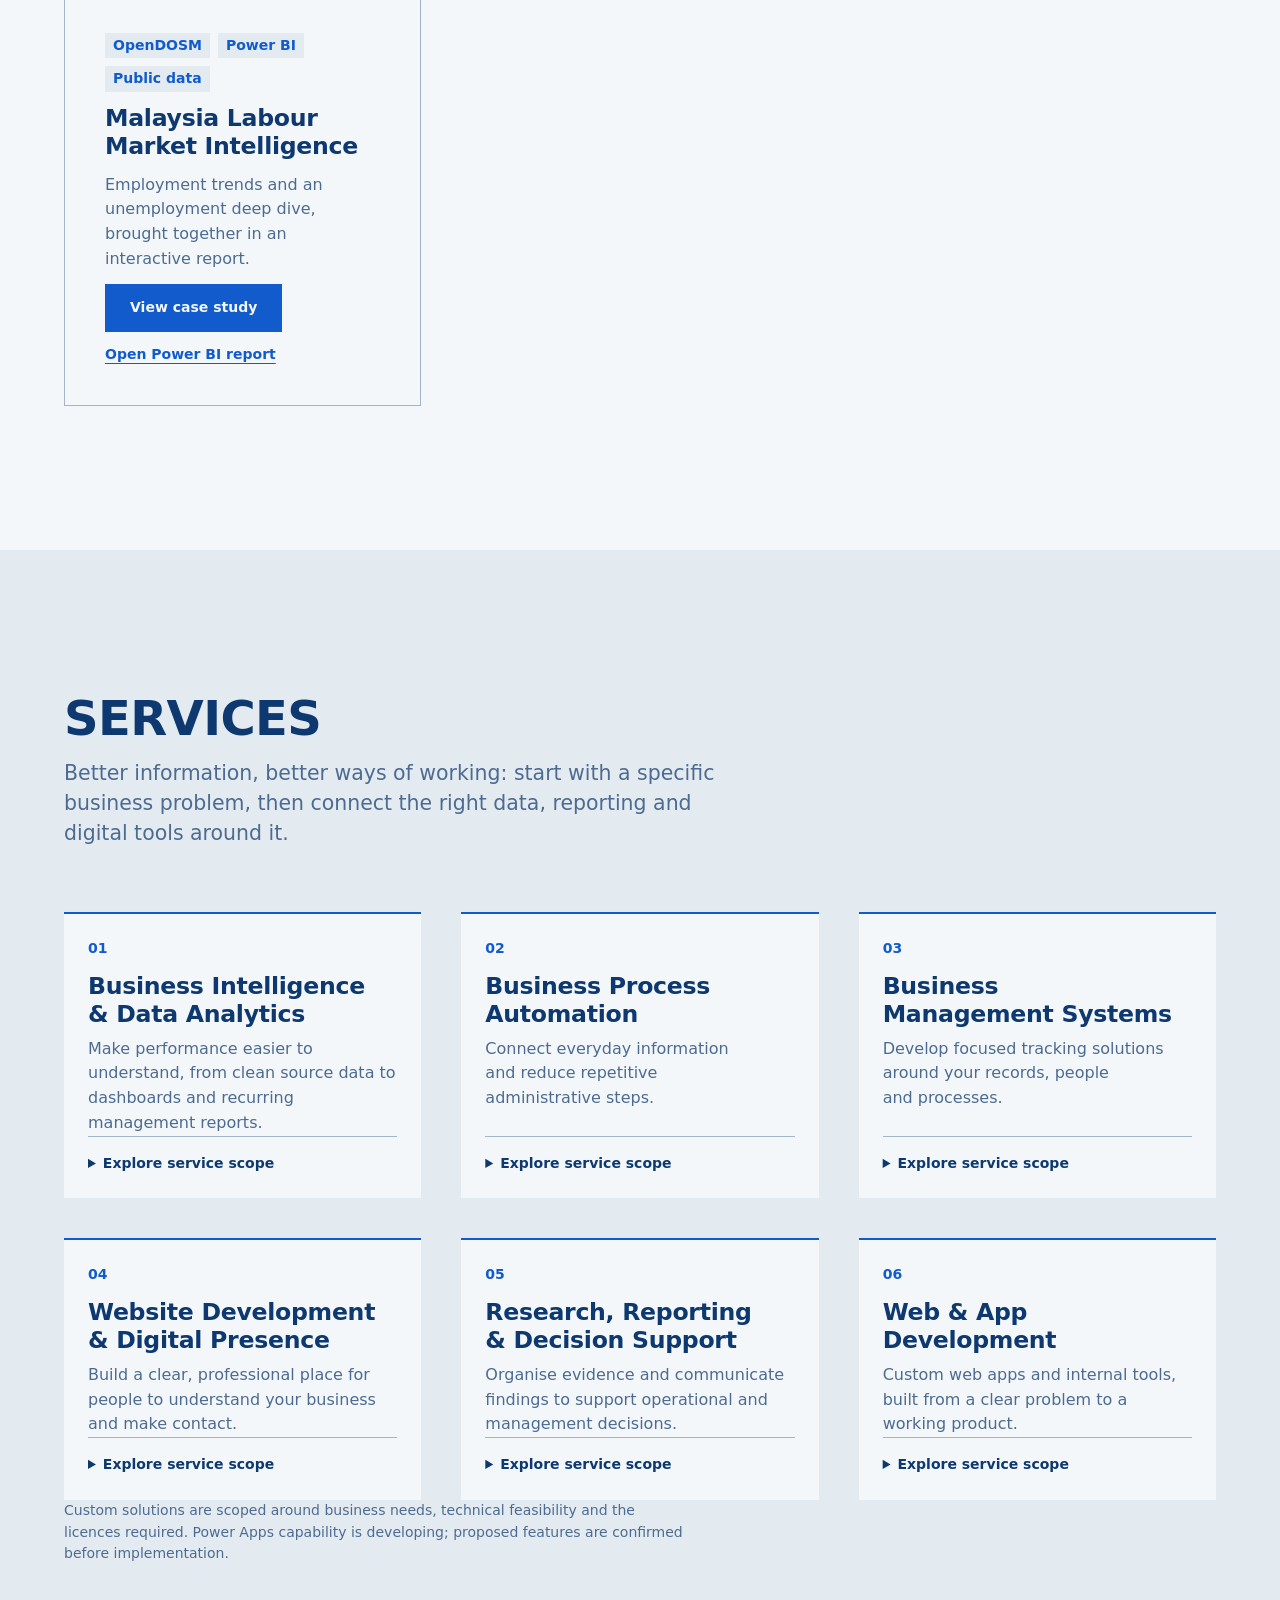
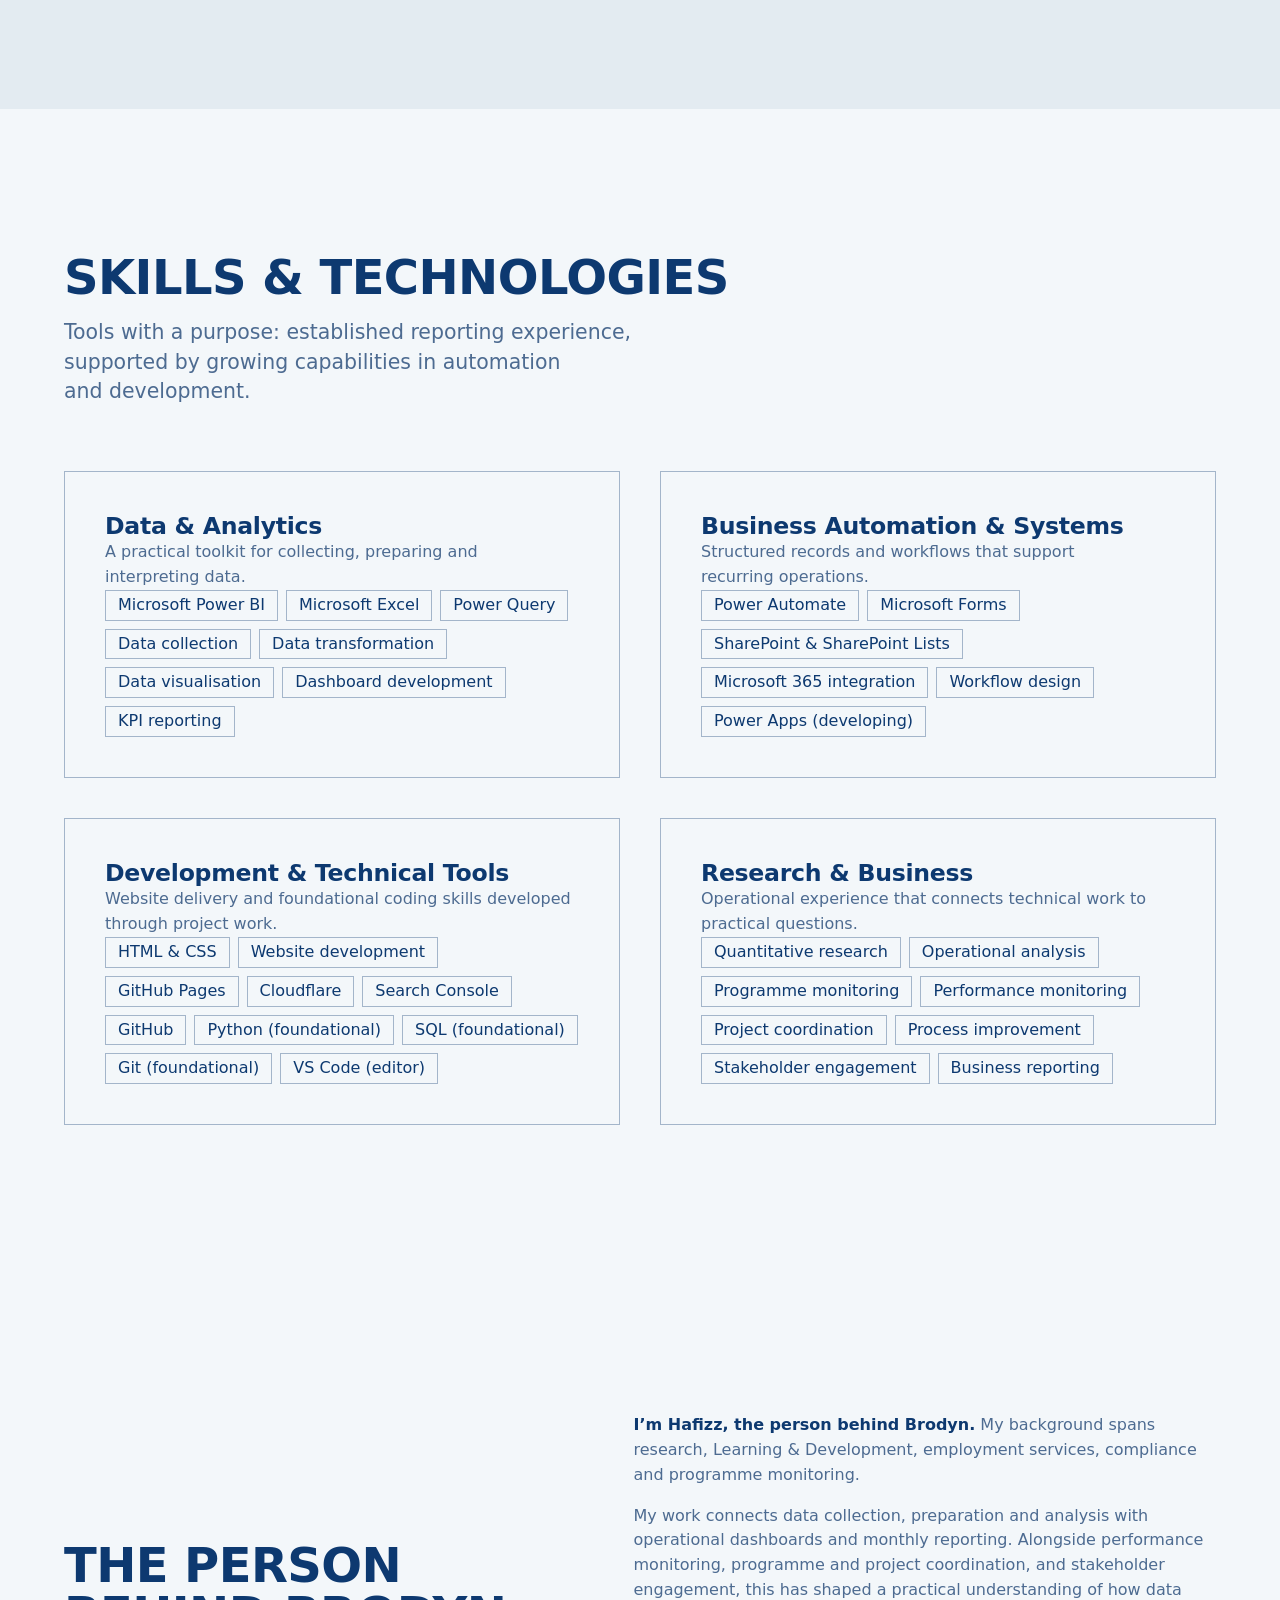
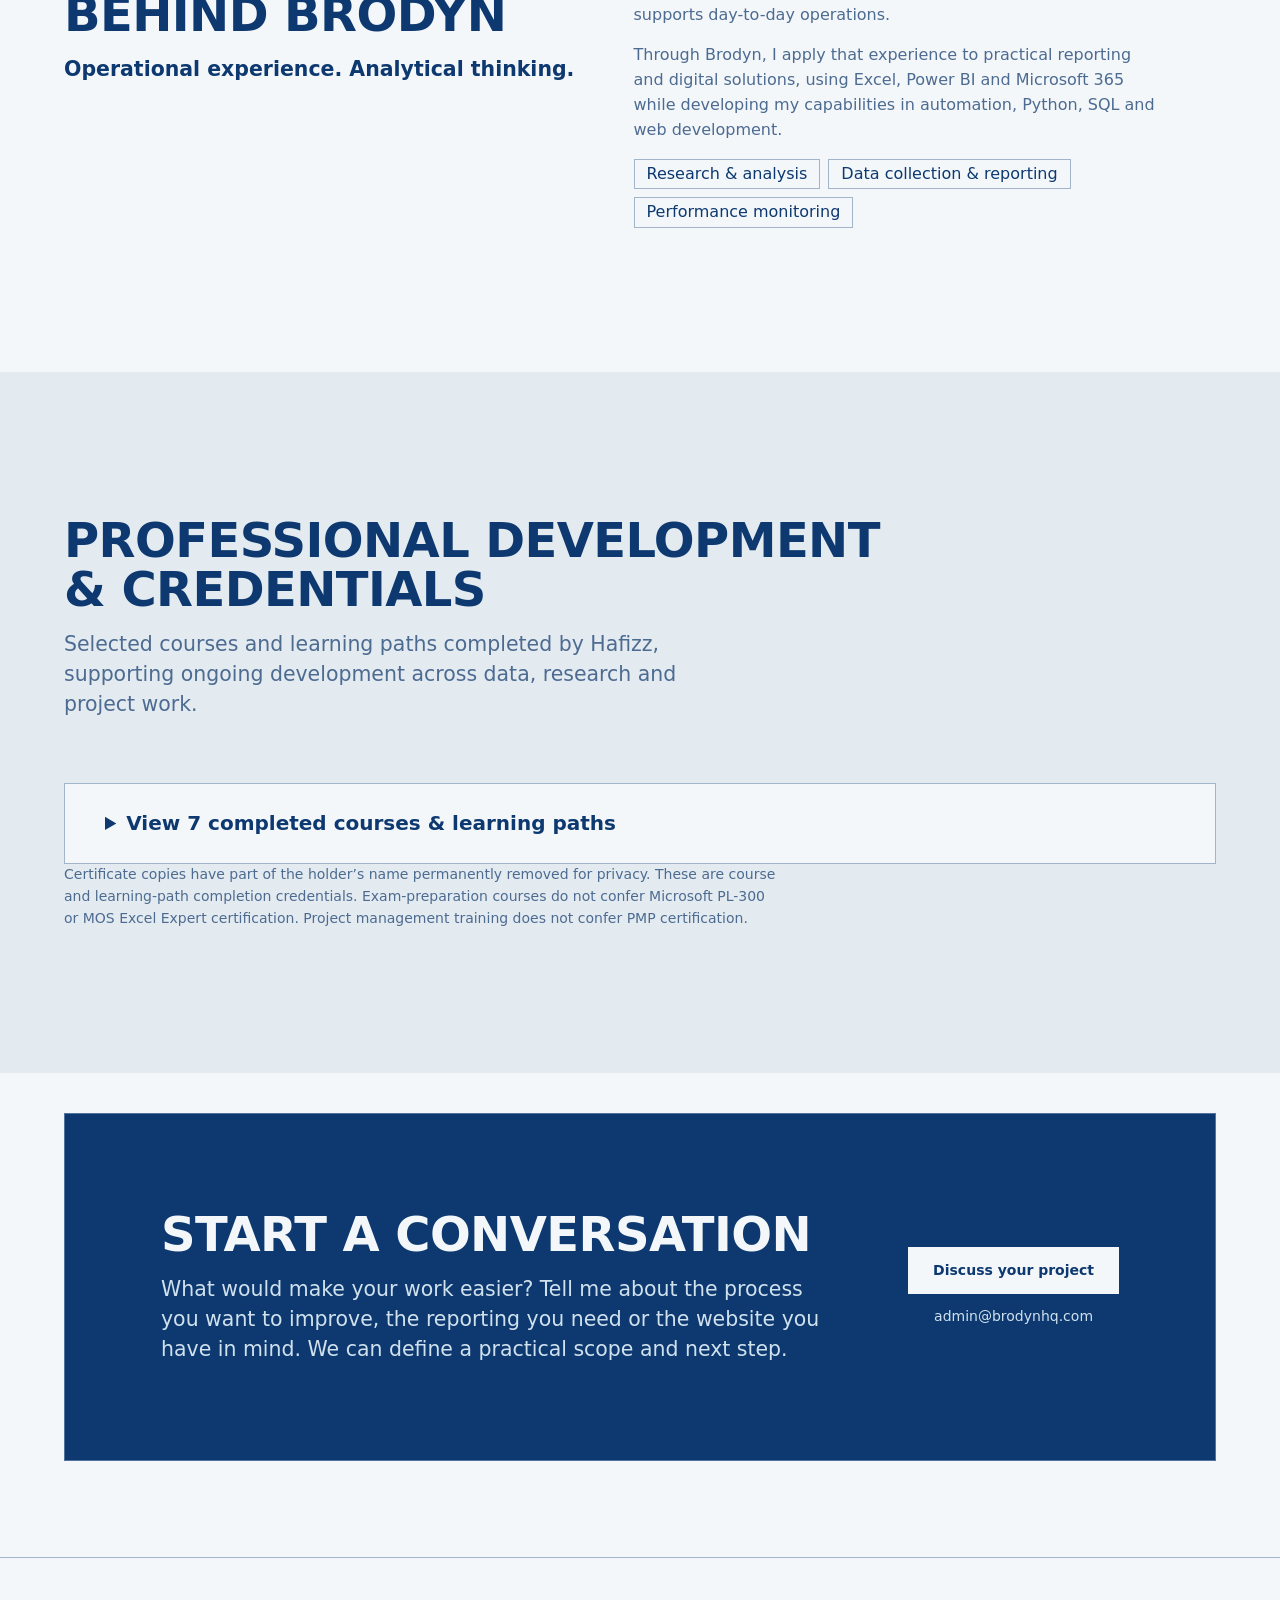
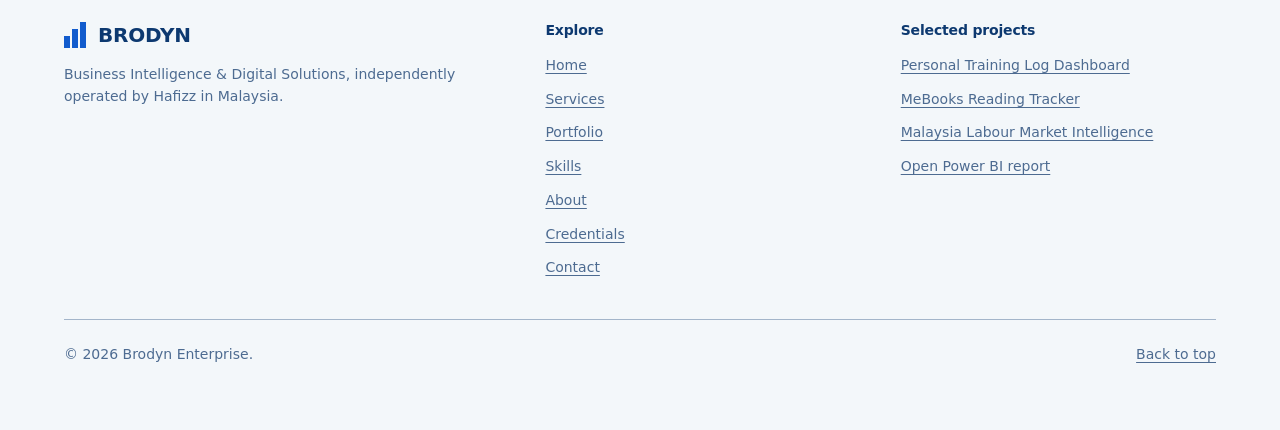
==== commit 95dd91ae: "Susun semula Selected work: projek terbaru di depan Personal Training Log Dashboard (addition paling" ====
--- a/index.html
+++ b/index.html
@@ -51,21 +51,21 @@
 <div class="projects">
 
 <article class="project"><div class="project-body">
+<h3>Personal Training Log Dashboard</h3>
+<ul class="tech"><li>Docker</li><li>Self-hosted</li><li>Cloudflare Tunnel</li></ul>
+<p>A self-hosted training dashboard that turns years of Strava activity history into one place to review progress, routes and gear.</p>
+<details><summary>Read project overview</summary><p><strong>Base.</strong> Built on Dreeve, an open-source self-hosted fitness dashboard (formerly &ldquo;Statistics for Strava&rdquo;) &mdash; not written from scratch.</p><p><strong>What was done.</strong> Deployed with Docker and exposed publicly through a Cloudflare Tunnel on a custom subdomain; imported the full Strava activity history; customised the visual theme (colours, typography, logo) and app branding; fixed several interface bugs found while using it day to day (theme toggle sync, dashboard link previews, a widget table width issue).</p><p><strong>Why.</strong> Hands-on practice with self-hosting, Docker deployment and customising an existing open-source codebase, while getting a genuinely useful personal dashboard out of it.</p><p><strong>Privacy.</strong> The live dashboard shows real personal training data (routes and activity history).</p></details>
+<p class="status">Live (self-hosted personal project)</p>
+<div class="actions"><a class="button" href="https://metrain.brodynhq.com" target="_blank" rel="noopener noreferrer">Open training dashboard<span class="visually-hidden"> (opens in a new tab)</span></a><a class="project-link" href="https://github.com/brodyn-dev/hafizz-training-log" target="_blank" rel="noopener noreferrer">View source on GitHub<span class="visually-hidden"> (opens in a new tab)</span></a></div>
+</div></article>
+
+<article class="project"><div class="project-body">
 <h3>MeBooks Reading Tracker</h3>
 <ul class="tech"><li>React</li><li>Supabase</li><li>Vercel</li></ul>
 <p>A reading tracker for logging books, reading sessions and streaks, with private shelves and a feed of what people you follow are reading.</p>
 <details><summary>Read project overview</summary><p><strong>Problem.</strong> Reading lists end up in notes apps or in your head, and most reading apps are public by default.</p><p><strong>What it does.</strong> Add books by ISBN or manually, log pages read each session, see streaks and pages per year, and export your data to CSV.</p><p><strong>Privacy.</strong> Private accounts and notes. Shelves can be shared with people you trust. The app&rsquo;s About &amp; privacy page explains what data is kept.</p><p><strong>Status.</strong> Live web app. No personal or test account data is shown on this page.</p></details>
 <p class="status">Live web app</p>
 <a class="button" href="https://mebooksv2.vercel.app" target="_blank" rel="noopener noreferrer">Open MeBooks app<span class="visually-hidden"> (opens in a new tab)</span></a>
-</div></article>
-
-<article class="project"><div class="project-body">
-<h3>Personal Training Log Dashboard</h3>
-<ul class="tech"><li>Docker</li><li>Self-hosted</li><li>Cloudflare Tunnel</li></ul>
-<p>A self-hosted training dashboard that turns years of Strava activity history into one place to review progress, routes and gear.</p>
-<details><summary>Read project overview</summary><p><strong>Base.</strong> Built on Dreeve, an open-source self-hosted fitness dashboard (formerly &ldquo;Statistics for Strava&rdquo;) &mdash; not written from scratch.</p><p><strong>What was done.</strong> Deployed with Docker and exposed publicly through a Cloudflare Tunnel on a custom subdomain; imported the full Strava activity history; customised the visual theme (colours, typography, logo) and app branding; fixed several interface bugs found while using it day to day (theme toggle sync, dashboard link previews, a widget table width issue).</p><p><strong>Why.</strong> Hands-on practice with self-hosting, Docker deployment and customising an existing open-source codebase, while getting a genuinely useful personal dashboard out of it.</p><p><strong>Privacy.</strong> The live dashboard shows real personal training data (routes and activity history).</p></details>
-<p class="status">Live (self-hosted personal project)</p>
-<div class="actions"><a class="button" href="https://metrain.brodynhq.com" target="_blank" rel="noopener noreferrer">Open training dashboard<span class="visually-hidden"> (opens in a new tab)</span></a><a class="project-link" href="https://github.com/brodyn-dev/hafizz-training-log" target="_blank" rel="noopener noreferrer">View source on GitHub<span class="visually-hidden"> (opens in a new tab)</span></a></div>
 </div></article>
 
 <article class="project"><div class="project-body">
@@ -161,7 +161,7 @@
 <div class="footer-grid">
 <div class="footer-brand"><a class="brand" href="#top" aria-label="Brodyn home"><span class="mark" aria-hidden="true"><i></i><i></i><i></i></span><span class="brand-text"><b>BRODYN</b></span></a><p>Business Intelligence &amp; Digital Solutions, independently operated by Hafizz in Malaysia.</p></div>
 <div><h3>Explore</h3><ul class="footer-links"><li><a href="#top">Home</a></li><li><a href="#services">Services</a></li><li><a href="#work">Portfolio</a></li><li><a href="#skills">Skills</a></li><li><a href="#about">About</a></li><li><a href="#credentials">Credentials</a></li><li><a href="#contact">Contact</a></li></ul></div>
-<div><h3>Selected projects</h3><ul class="footer-links"><li><a href="https://mebooksv2.vercel.app" target="_blank" rel="noopener noreferrer">MeBooks Reading Tracker</a></li><li><a href="https://metrain.brodynhq.com" target="_blank" rel="noopener noreferrer">Personal Training Log Dashboard</a></li><li><a href="malaysia-labour-market.html">Malaysia Labour Market Intelligence</a></li><li><a href="https://app.powerbi.com/view?r=eyJrIjoiMTdkZWMxNzEtMDdmMC00MTY0LWEzZDEtYjRiYjQwNDViMjVlIiwidCI6ImM4NjhmMmQ4LTllNmYtNDYxYy05MTQwLWY2NTFiYmU3MTFkNiJ9" target="_blank" rel="noopener noreferrer">Open Power BI report</a></li></ul></div>
+<div><h3>Selected projects</h3><ul class="footer-links"><li><a href="https://metrain.brodynhq.com" target="_blank" rel="noopener noreferrer">Personal Training Log Dashboard</a></li><li><a href="https://mebooksv2.vercel.app" target="_blank" rel="noopener noreferrer">MeBooks Reading Tracker</a></li><li><a href="malaysia-labour-market.html">Malaysia Labour Market Intelligence</a></li><li><a href="https://app.powerbi.com/view?r=eyJrIjoiMTdkZWMxNzEtMDdmMC00MTY0LWEzZDEtYjRiYjQwNDViMjVlIiwidCI6ImM4NjhmMmQ4LTllNmYtNDYxYy05MTQwLWY2NTFiYmU3MTFkNiJ9" target="_blank" rel="noopener noreferrer">Open Power BI report</a></li></ul></div>
 </div>
 <div class="footer-bottom"><span>&copy; 2026 Brodyn Enterprise.</span><a href="#top">Back to top</a></div>
 </div></footer>
--- a/assets/site.css
+++ b/assets/site.css
@@ -123,7 +123,7 @@
 
 /* about */
 .about{display:grid;grid-template-columns:minmax(0,1fr) minmax(0,1.1fr);gap:var(--space-xl);align-items:center}
-.about p{color:var(--color-muted);margin-top:0}
+.about p{color:var(--color-muted);margin-bottom:var(--space-md)}
 .about strong{color:var(--color-ink)}
 .about>div:first-child .lead{max-width:none;color:var(--color-ink);font-weight:600}
 
